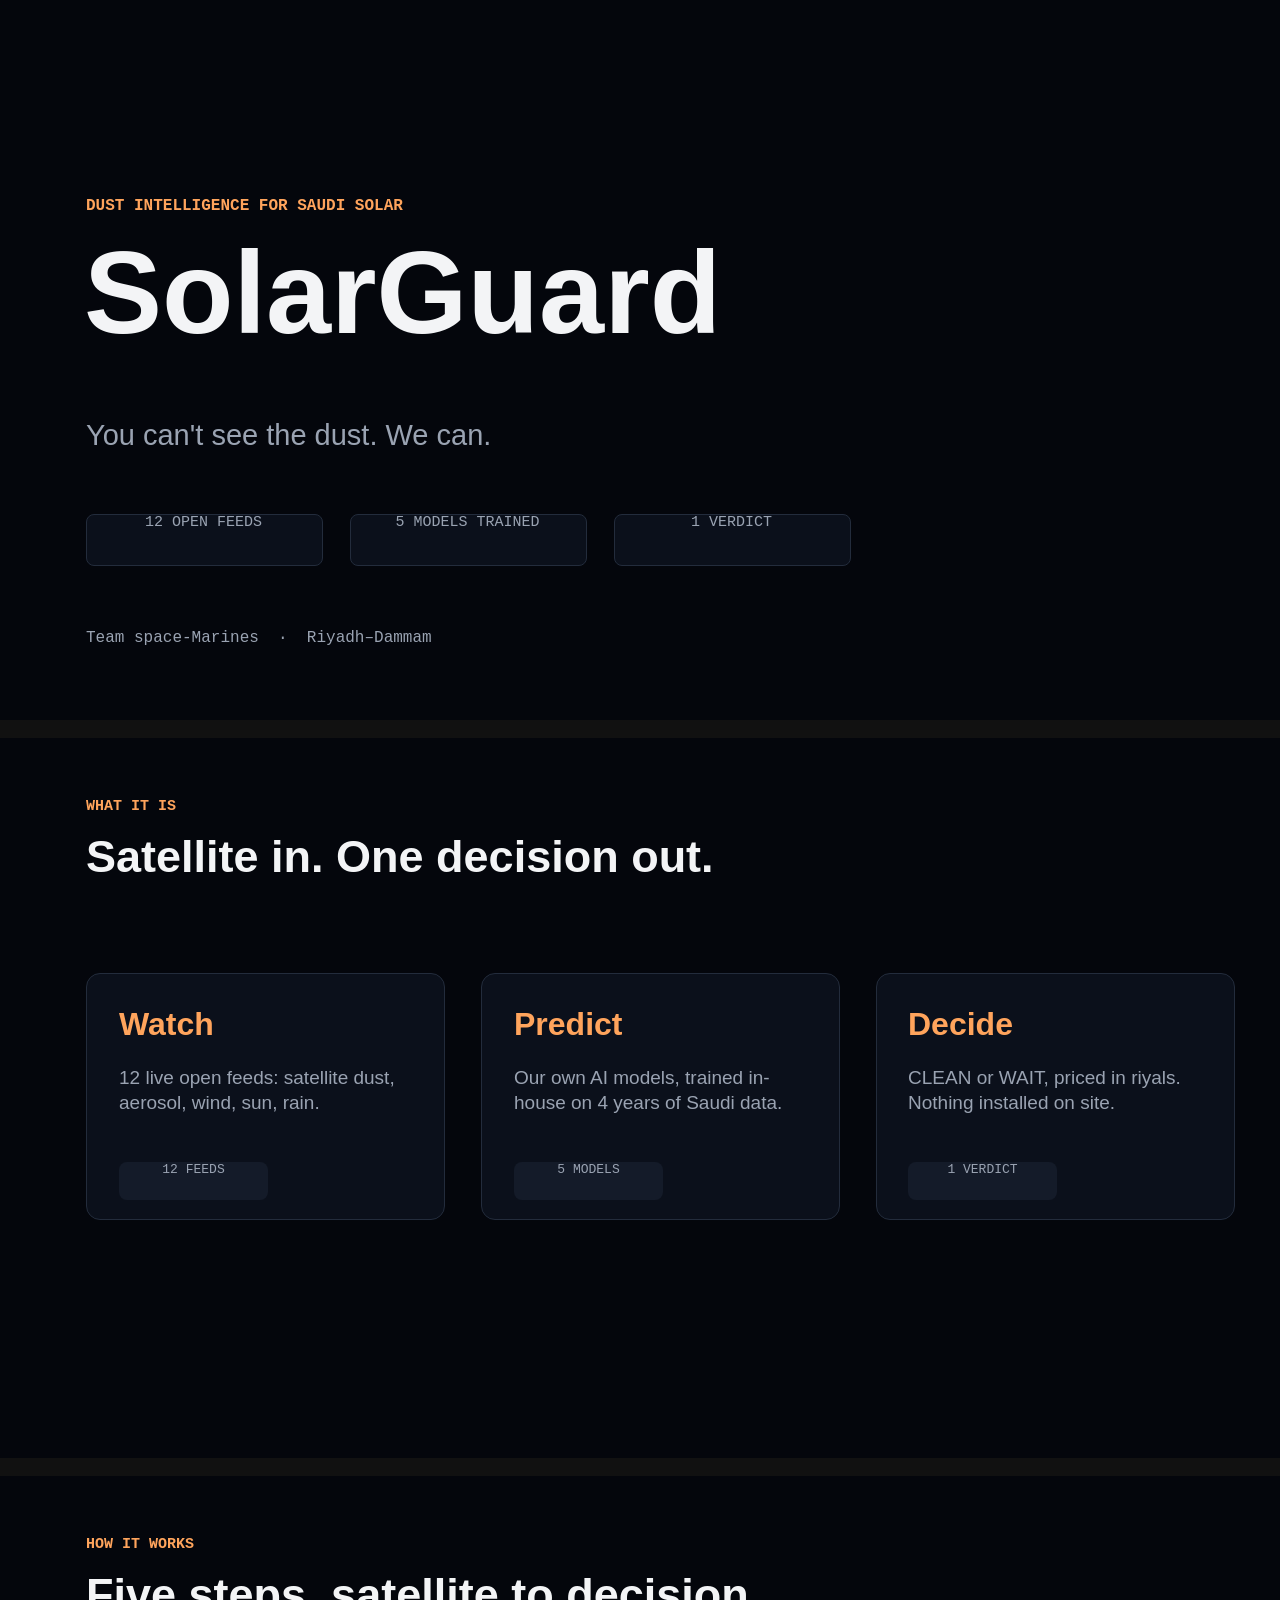
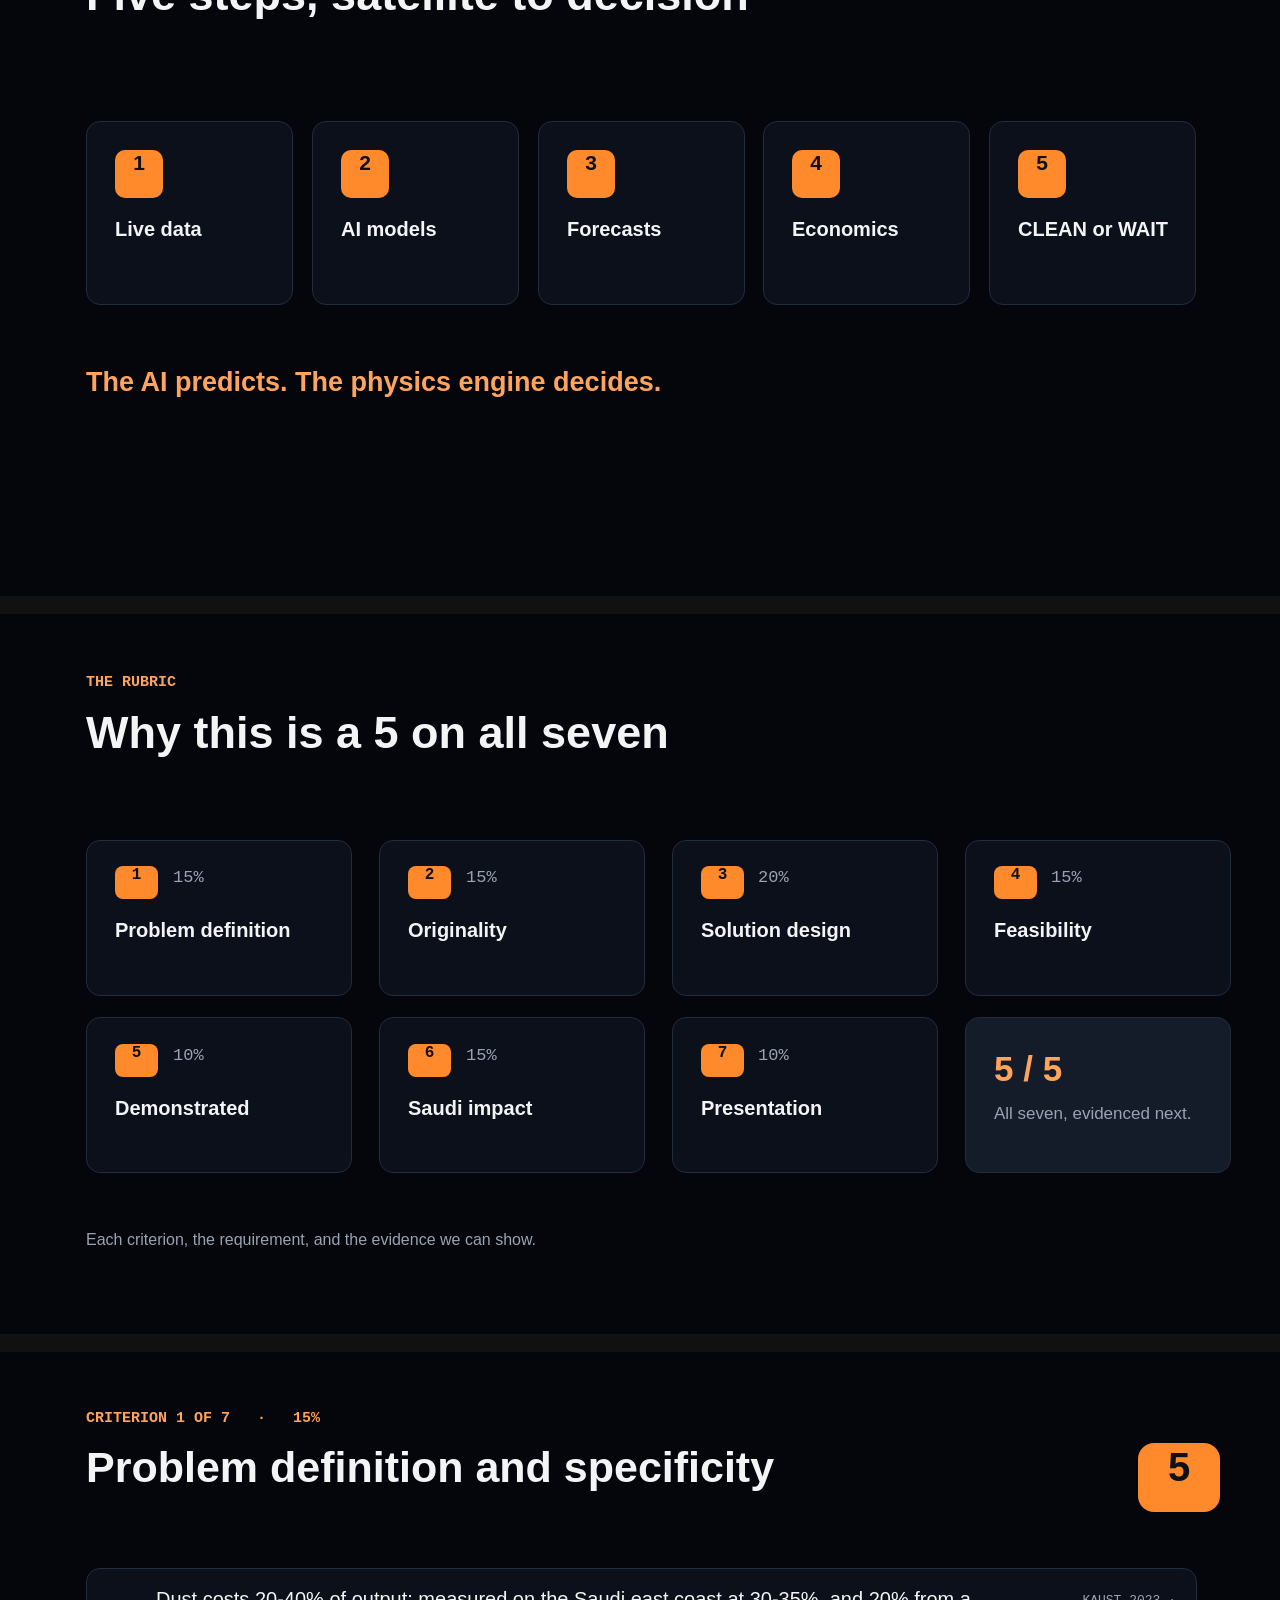
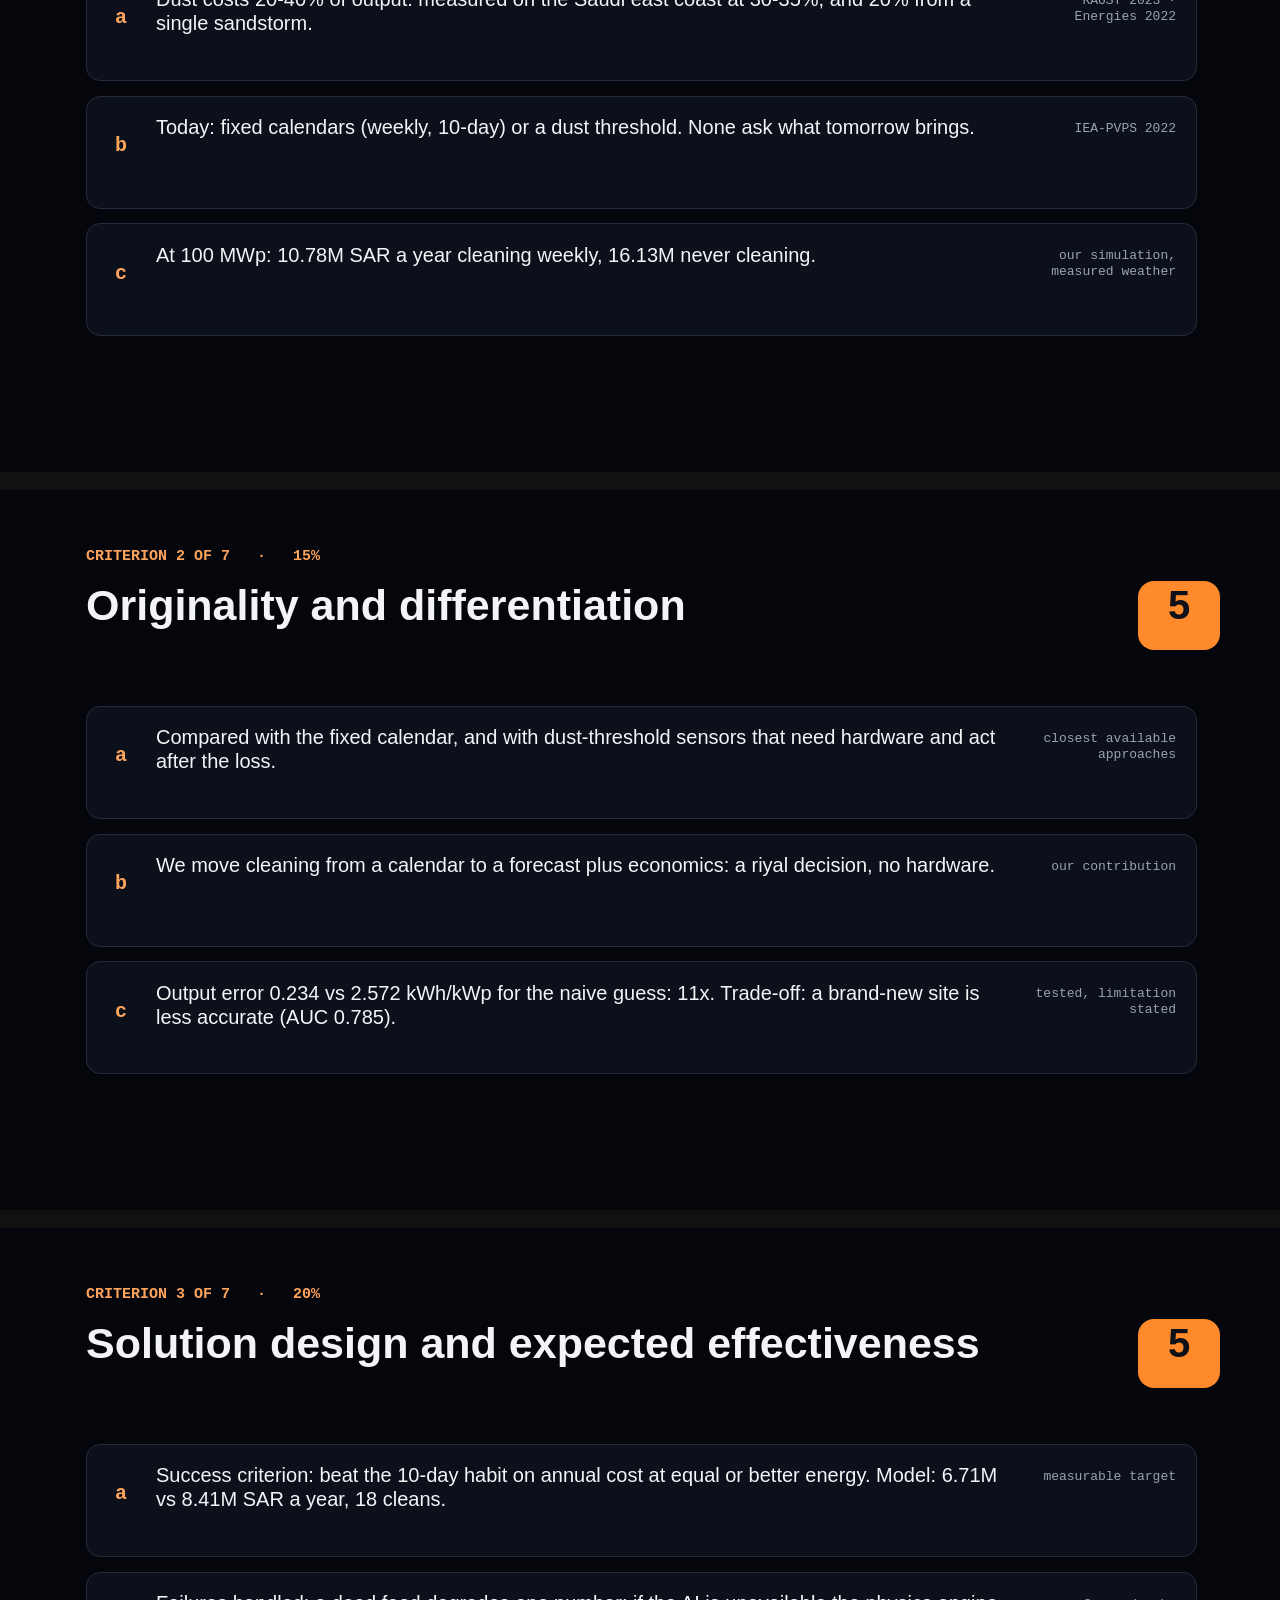
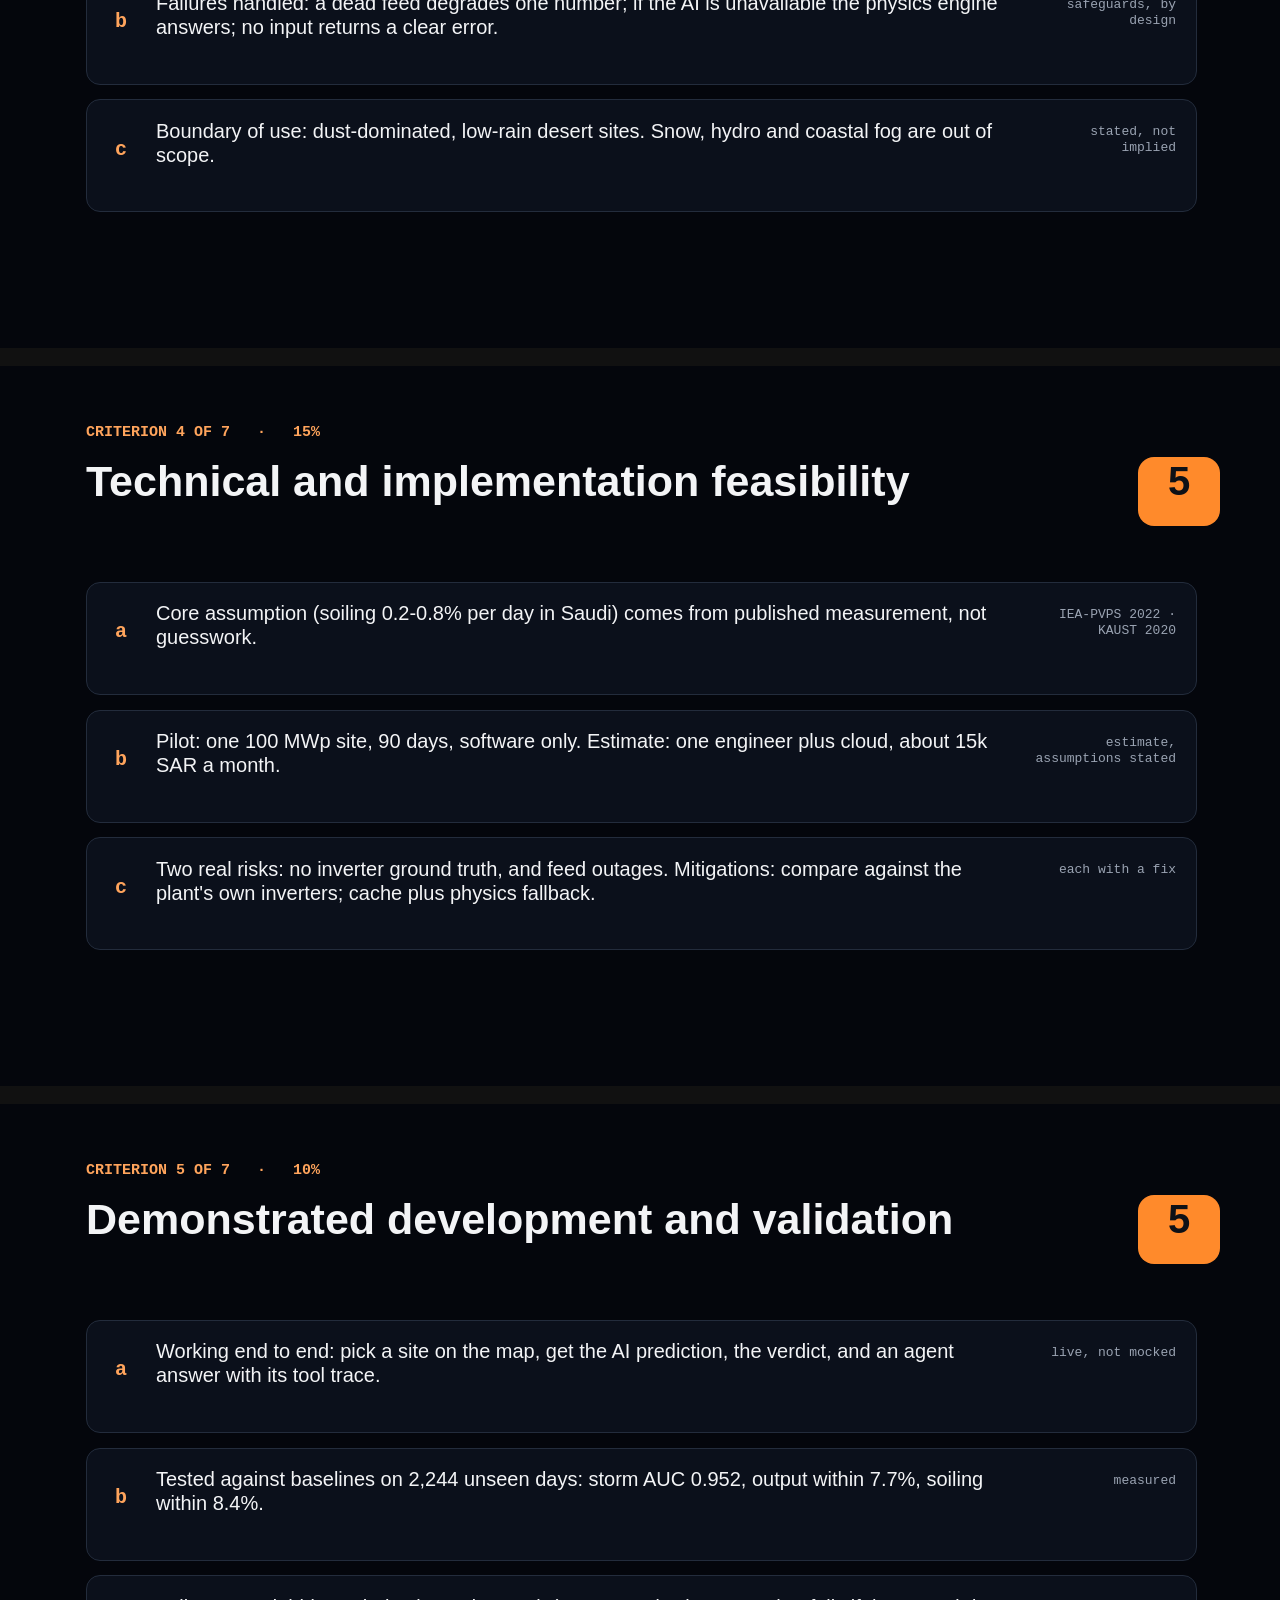
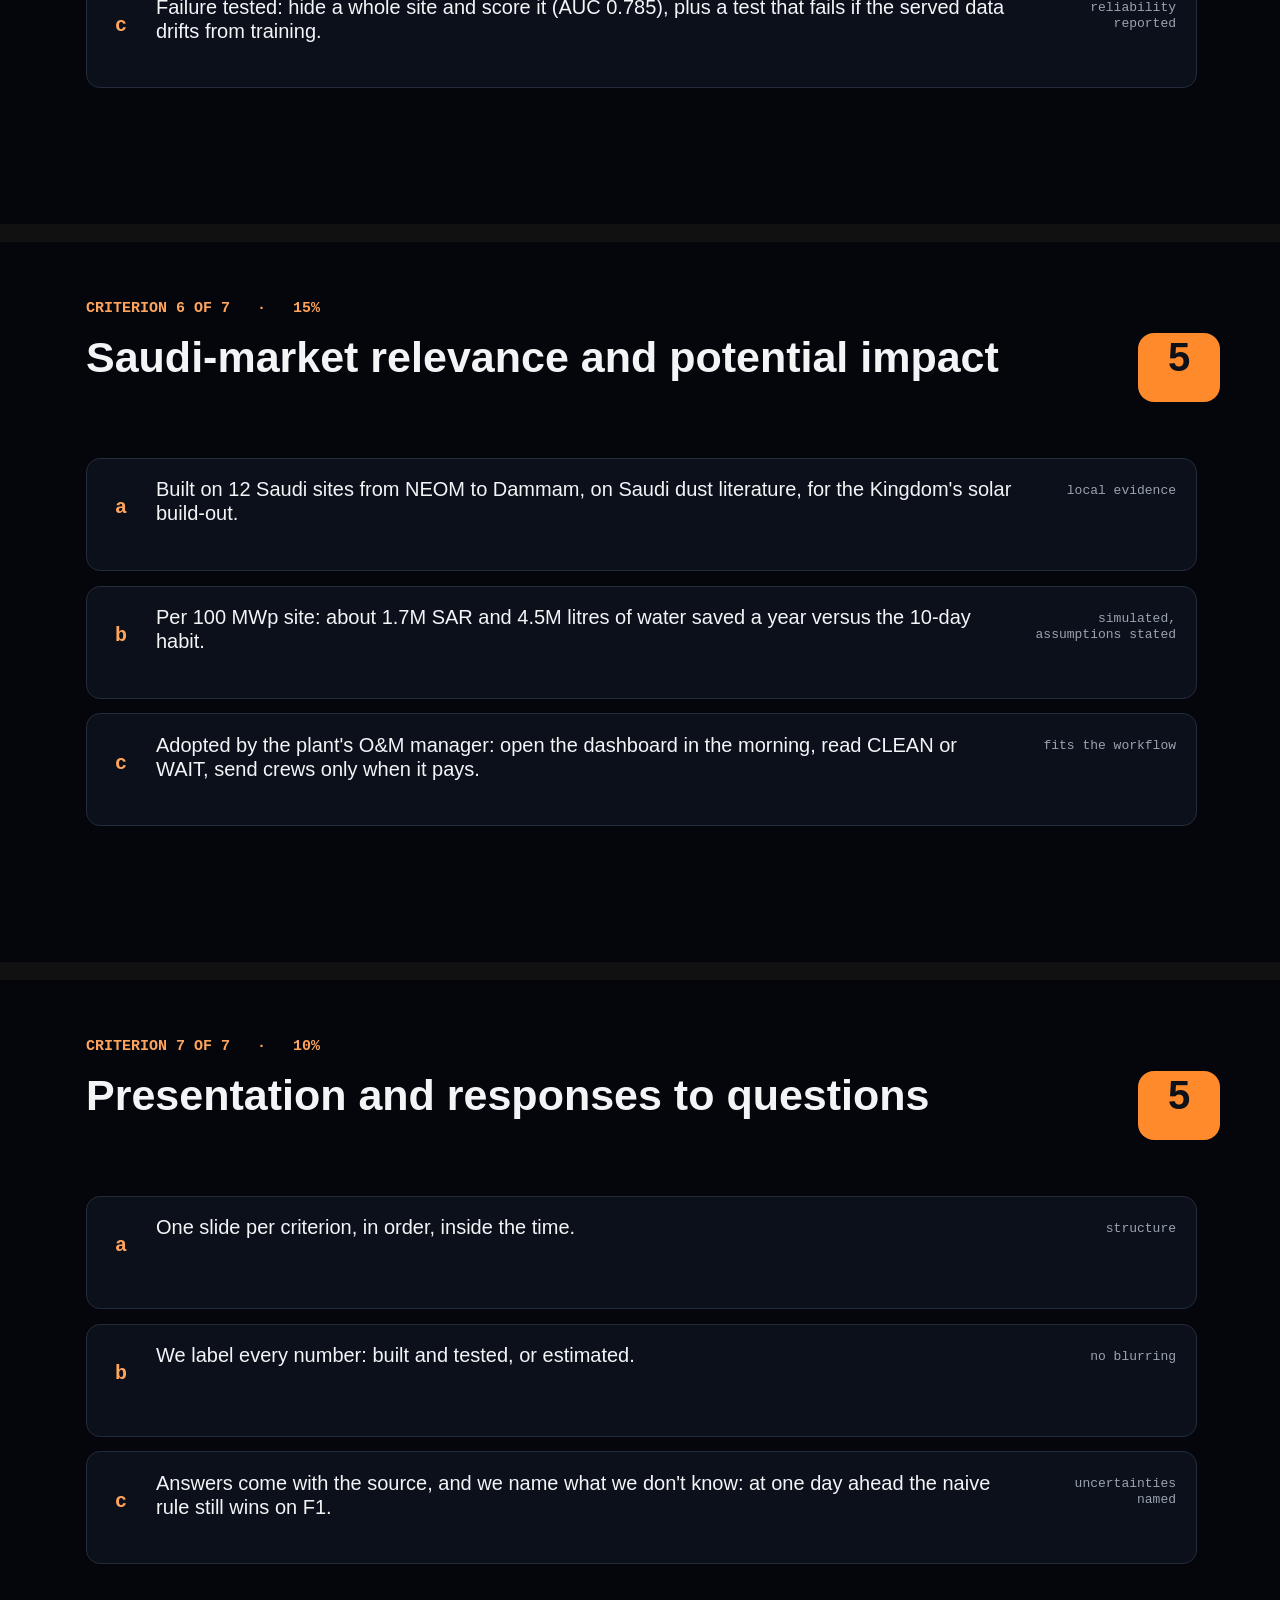
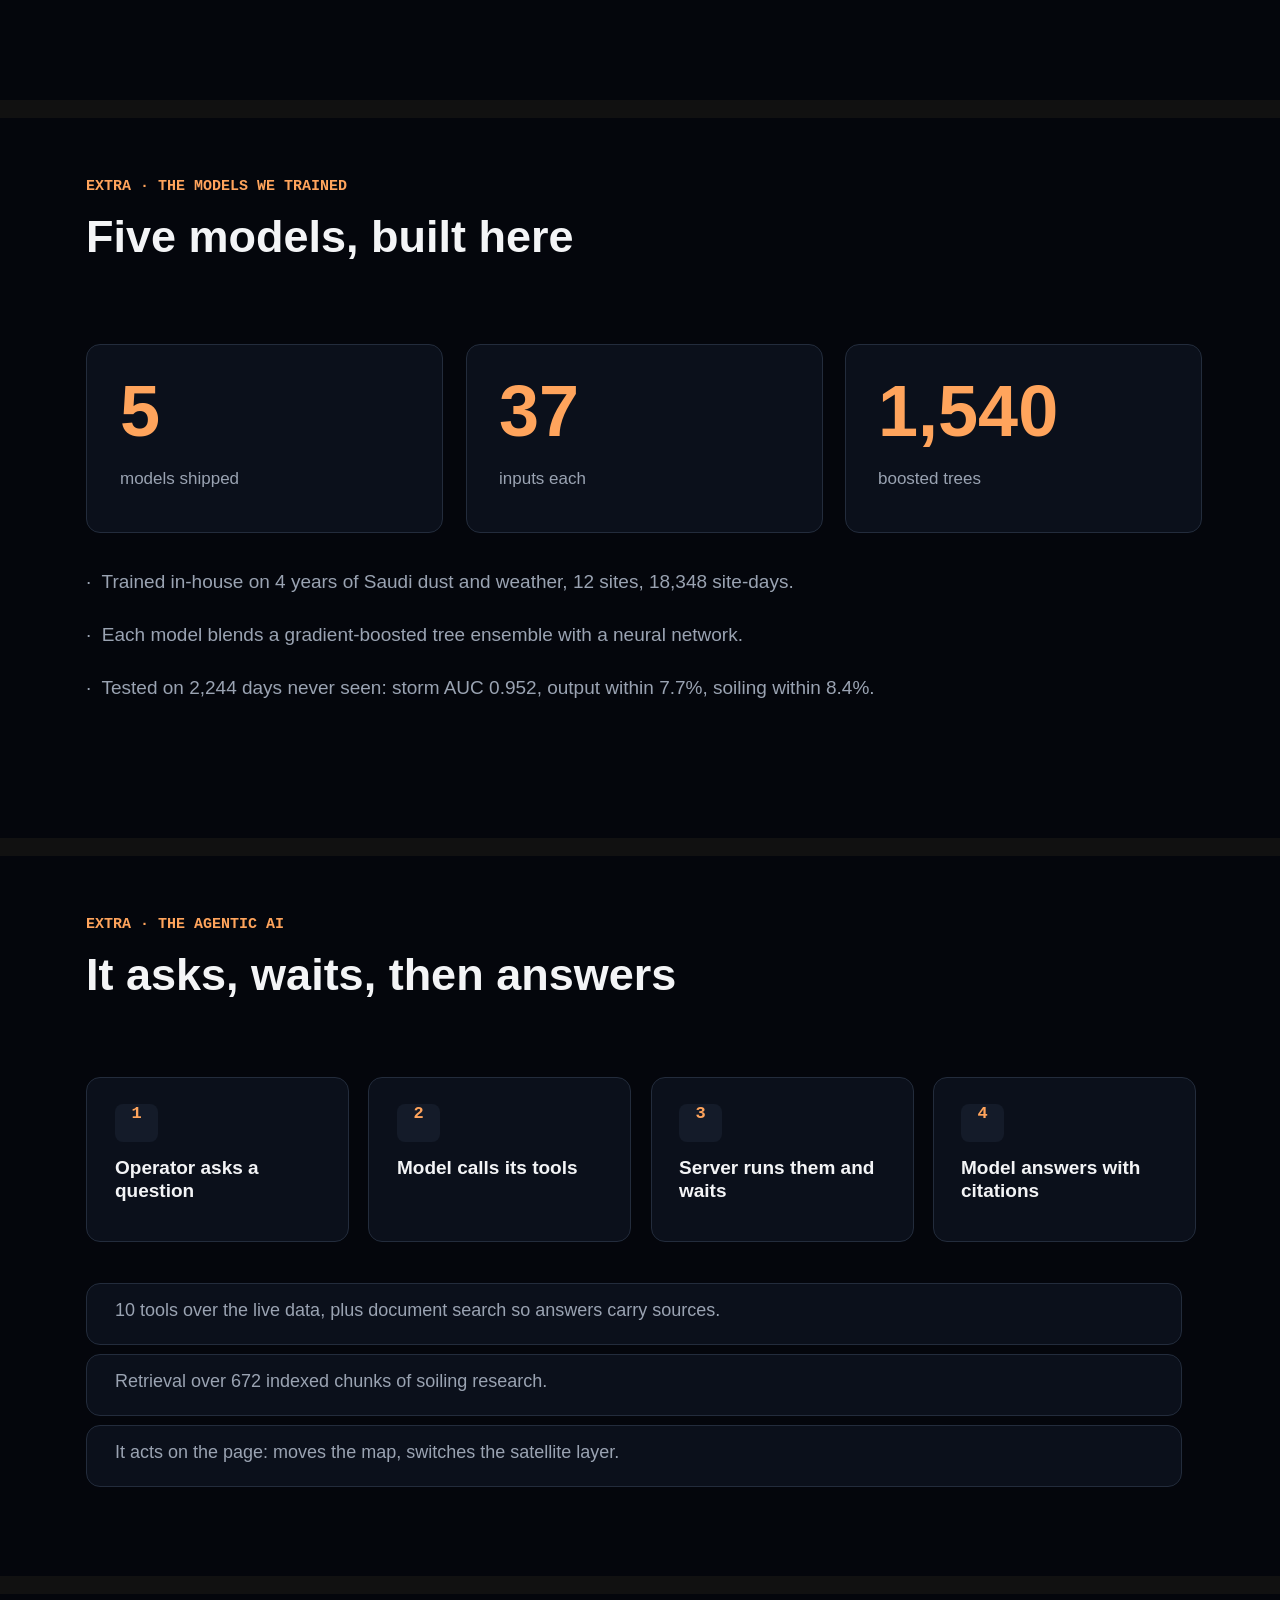
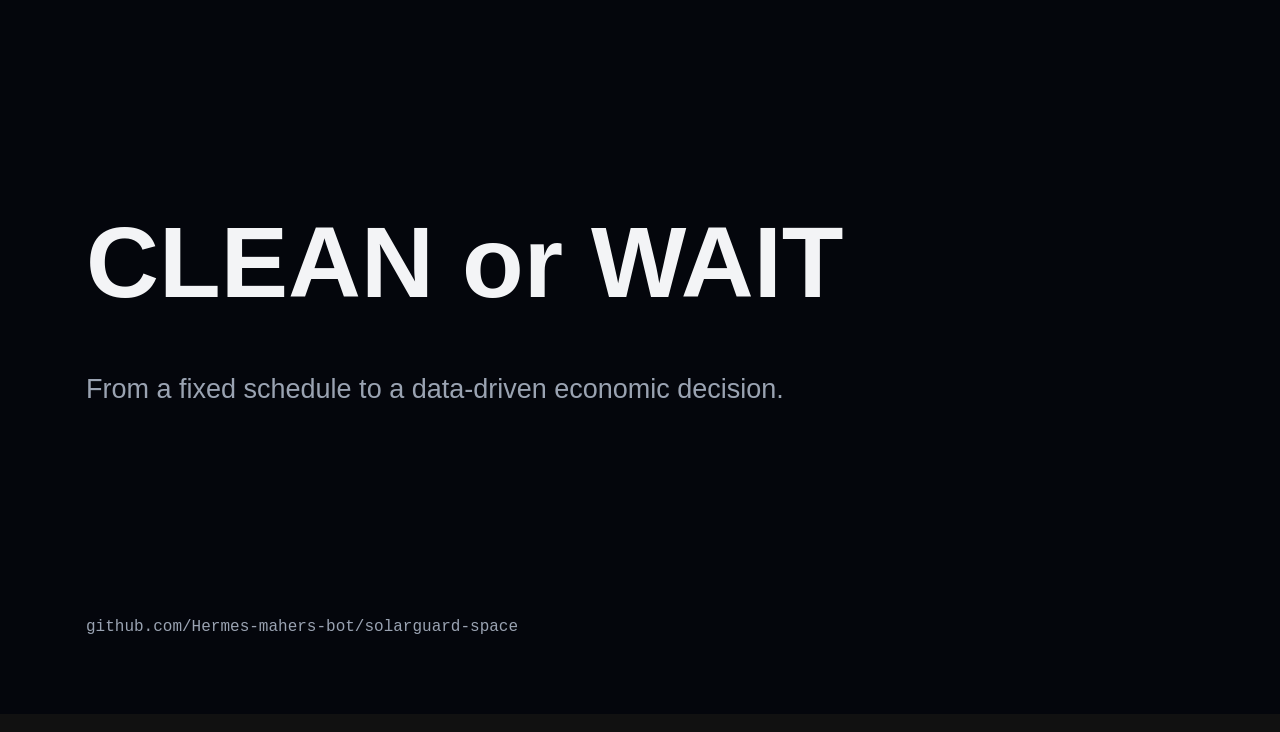
==== deck/preview.html @ f0d426e2 "deck: rubric deck (pptx + html preview) with a generator and a read-back check Fourteen slides in th" ====
<html><head><meta charset="utf-8"><style>
body{margin:0;background:#111;font-family:Arial,sans-serif}
.slide{position:relative;width:1280px;height:720px;background:#04060c;margin:0 0 18px 0;overflow:hidden}
</style></head><body>
<div class="slide" id="s0"><div style="position:absolute;left:86px;top:197px;width:960px;height:38px;color:#ffa45c;font:700 16px/1.2 Courier New, monospace;text-align:left;line-height:1.2;white-space:pre-wrap">DUST INTELLIGENCE FOR SAUDI SOLAR</div><div style="position:absolute;left:84px;top:240px;width:1152px;height:163px;color:#f3f4f6;font:700 117px/1.2 Arial, Helvetica, sans-serif;text-align:left;line-height:0.9;white-space:pre-wrap">SolarGuard</div><div style="position:absolute;left:86px;top:418px;width:960px;height:48px;color:#9aa3b2;font:29px/1.2 Calibri, Carlito, Arial, sans-serif;text-align:left;line-height:1.2;white-space:pre-wrap">You can&#x27;t see the dust. We can.</div><div style="position:absolute;left:86px;top:514px;width:235px;height:50px;background:#0b101b;border:1px solid #232c3c;border-radius:8px"></div><div style="position:absolute;left:86px;top:514px;width:235px;height:50px;color:#9aa3b2;font:15px/1.2 Courier New, monospace;text-align:center;line-height:1.2;white-space:pre-wrap">12 OPEN FEEDS</div><div style="position:absolute;left:350px;top:514px;width:235px;height:50px;background:#0b101b;border:1px solid #232c3c;border-radius:8px"></div><div style="position:absolute;left:350px;top:514px;width:235px;height:50px;color:#9aa3b2;font:15px/1.2 Courier New, monospace;text-align:center;line-height:1.2;white-space:pre-wrap">5 MODELS TRAINED</div><div style="position:absolute;left:614px;top:514px;width:235px;height:50px;background:#0b101b;border:1px solid #232c3c;border-radius:8px"></div><div style="position:absolute;left:614px;top:514px;width:235px;height:50px;color:#9aa3b2;font:15px/1.2 Courier New, monospace;text-align:center;line-height:1.2;white-space:pre-wrap">1 VERDICT</div><div style="position:absolute;left:86px;top:629px;width:960px;height:34px;color:#9aa3b2;font:16px/1.2 Courier New, monospace;text-align:left;line-height:1.2;white-space:pre-wrap">Team space-Marines  ·  Riyadh–Dammam</div></div>
<div class="slide" id="s1"><div style="position:absolute;left:86px;top:60px;width:768px;height:29px;color:#ffa45c;font:700 15px/1.2 Courier New, monospace;text-align:left;line-height:1.2;white-space:pre-wrap">WHAT IT IS</div><div style="position:absolute;left:86px;top:96px;width:1104px;height:86px;color:#f3f4f6;font:700 45px/1.2 Arial, Helvetica, sans-serif;text-align:left;line-height:1.02;white-space:pre-wrap">Satellite in. One decision out.</div><div style="position:absolute;left:86px;top:235px;width:357px;height:245px;background:#0b101b;border:1px solid #232c3c;border-radius:14px"></div><div style="position:absolute;left:119px;top:267px;width:292px;height:38px;color:#ffa45c;font:700 32px/1.2 Arial, Helvetica, sans-serif;text-align:left;line-height:1.2;white-space:pre-wrap">Watch</div><div style="position:absolute;left:119px;top:328px;width:292px;height:86px;color:#9aa3b2;font:19px/1.2 Calibri, Carlito, Arial, sans-serif;text-align:left;line-height:1.3;white-space:pre-wrap">12 live open feeds: satellite dust, aerosol, wind, sun, rain.</div><div style="position:absolute;left:119px;top:424px;width:149px;height:38px;background:#141b29;border-radius:8px"></div><div style="position:absolute;left:119px;top:424px;width:149px;height:38px;color:#9aa3b2;font:13px/1.2 Courier New, monospace;text-align:center;line-height:1.2;white-space:pre-wrap">12 FEEDS</div><div style="position:absolute;left:481px;top:235px;width:357px;height:245px;background:#0b101b;border:1px solid #232c3c;border-radius:14px"></div><div style="position:absolute;left:514px;top:267px;width:292px;height:38px;color:#ffa45c;font:700 32px/1.2 Arial, Helvetica, sans-serif;text-align:left;line-height:1.2;white-space:pre-wrap">Predict</div><div style="position:absolute;left:514px;top:328px;width:292px;height:86px;color:#9aa3b2;font:19px/1.2 Calibri, Carlito, Arial, sans-serif;text-align:left;line-height:1.3;white-space:pre-wrap">Our own AI models, trained in-house on 4 years of Saudi data.</div><div style="position:absolute;left:514px;top:424px;width:149px;height:38px;background:#141b29;border-radius:8px"></div><div style="position:absolute;left:514px;top:424px;width:149px;height:38px;color:#9aa3b2;font:13px/1.2 Courier New, monospace;text-align:center;line-height:1.2;white-space:pre-wrap">5 MODELS</div><div style="position:absolute;left:876px;top:235px;width:357px;height:245px;background:#0b101b;border:1px solid #232c3c;border-radius:14px"></div><div style="position:absolute;left:908px;top:267px;width:292px;height:38px;color:#ffa45c;font:700 32px/1.2 Arial, Helvetica, sans-serif;text-align:left;line-height:1.2;white-space:pre-wrap">Decide</div><div style="position:absolute;left:908px;top:328px;width:292px;height:86px;color:#9aa3b2;font:19px/1.2 Calibri, Carlito, Arial, sans-serif;text-align:left;line-height:1.3;white-space:pre-wrap">CLEAN or WAIT, priced in riyals. Nothing installed on site.</div><div style="position:absolute;left:908px;top:424px;width:149px;height:38px;background:#141b29;border-radius:8px"></div><div style="position:absolute;left:908px;top:424px;width:149px;height:38px;color:#9aa3b2;font:13px/1.2 Courier New, monospace;text-align:center;line-height:1.2;white-space:pre-wrap">1 VERDICT</div></div>
<div class="slide" id="s2"><div style="position:absolute;left:86px;top:60px;width:768px;height:29px;color:#ffa45c;font:700 15px/1.2 Courier New, monospace;text-align:left;line-height:1.2;white-space:pre-wrap">HOW IT WORKS</div><div style="position:absolute;left:86px;top:96px;width:1104px;height:86px;color:#f3f4f6;font:700 45px/1.2 Arial, Helvetica, sans-serif;text-align:left;line-height:1.02;white-space:pre-wrap">Five steps, satellite to decision</div><div style="position:absolute;left:86px;top:245px;width:205px;height:182px;background:#0b101b;border:1px solid #232c3c;border-radius:14px"></div><div style="position:absolute;left:115px;top:274px;width:48px;height:48px;background:#ff8a2b;border-radius:10px"></div><div style="position:absolute;left:115px;top:274px;width:48px;height:48px;color:#0e1117;font:700 21px/1.2 Arial, Helvetica, sans-serif;text-align:center;line-height:1.2;white-space:pre-wrap">1</div><div style="position:absolute;left:115px;top:341px;width:202px;height:77px;color:#f3f4f6;font:700 20px/1.2 Arial, Helvetica, sans-serif;text-align:left;line-height:1.2;white-space:pre-wrap">Live data</div><div style="position:absolute;left:312px;top:245px;width:205px;height:182px;background:#0b101b;border:1px solid #232c3c;border-radius:14px"></div><div style="position:absolute;left:341px;top:274px;width:48px;height:48px;background:#ff8a2b;border-radius:10px"></div><div style="position:absolute;left:341px;top:274px;width:48px;height:48px;color:#0e1117;font:700 21px/1.2 Arial, Helvetica, sans-serif;text-align:center;line-height:1.2;white-space:pre-wrap">2</div><div style="position:absolute;left:341px;top:341px;width:202px;height:77px;color:#f3f4f6;font:700 20px/1.2 Arial, Helvetica, sans-serif;text-align:left;line-height:1.2;white-space:pre-wrap">AI models</div><div style="position:absolute;left:538px;top:245px;width:205px;height:182px;background:#0b101b;border:1px solid #232c3c;border-radius:14px"></div><div style="position:absolute;left:567px;top:274px;width:48px;height:48px;background:#ff8a2b;border-radius:10px"></div><div style="position:absolute;left:567px;top:274px;width:48px;height:48px;color:#0e1117;font:700 21px/1.2 Arial, Helvetica, sans-serif;text-align:center;line-height:1.2;white-space:pre-wrap">3</div><div style="position:absolute;left:567px;top:341px;width:202px;height:77px;color:#f3f4f6;font:700 20px/1.2 Arial, Helvetica, sans-serif;text-align:left;line-height:1.2;white-space:pre-wrap">Forecasts</div><div style="position:absolute;left:763px;top:245px;width:205px;height:182px;background:#0b101b;border:1px solid #232c3c;border-radius:14px"></div><div style="position:absolute;left:792px;top:274px;width:48px;height:48px;background:#ff8a2b;border-radius:10px"></div><div style="position:absolute;left:792px;top:274px;width:48px;height:48px;color:#0e1117;font:700 21px/1.2 Arial, Helvetica, sans-serif;text-align:center;line-height:1.2;white-space:pre-wrap">4</div><div style="position:absolute;left:792px;top:341px;width:202px;height:77px;color:#f3f4f6;font:700 20px/1.2 Arial, Helvetica, sans-serif;text-align:left;line-height:1.2;white-space:pre-wrap">Economics</div><div style="position:absolute;left:989px;top:245px;width:205px;height:182px;background:#0b101b;border:1px solid #232c3c;border-radius:14px"></div><div style="position:absolute;left:1018px;top:274px;width:48px;height:48px;background:#ff8a2b;border-radius:10px"></div><div style="position:absolute;left:1018px;top:274px;width:48px;height:48px;color:#0e1117;font:700 21px/1.2 Arial, Helvetica, sans-serif;text-align:center;line-height:1.2;white-space:pre-wrap">5</div><div style="position:absolute;left:1018px;top:341px;width:202px;height:77px;color:#f3f4f6;font:700 20px/1.2 Arial, Helvetica, sans-serif;text-align:left;line-height:1.2;white-space:pre-wrap">CLEAN or WAIT</div><div style="position:absolute;left:86px;top:490px;width:1056px;height:48px;color:#ffa45c;font:700 27px/1.2 Arial, Helvetica, sans-serif;text-align:left;line-height:1.2;white-space:pre-wrap">The AI predicts. The physics engine decides.</div></div>
<div class="slide" id="s3"><div style="position:absolute;left:86px;top:60px;width:768px;height:29px;color:#ffa45c;font:700 15px/1.2 Courier New, monospace;text-align:left;line-height:1.2;white-space:pre-wrap">THE RUBRIC</div><div style="position:absolute;left:86px;top:96px;width:1104px;height:86px;color:#f3f4f6;font:700 45px/1.2 Arial, Helvetica, sans-serif;text-align:left;line-height:1.02;white-space:pre-wrap">Why this is a 5 on all seven</div><div style="position:absolute;left:86px;top:226px;width:264px;height:154px;background:#0b101b;border:1px solid #232c3c;border-radius:14px"></div><div style="position:absolute;left:115px;top:252px;width:43px;height:33px;background:#ff8a2b;border-radius:8px"></div><div style="position:absolute;left:115px;top:252px;width:43px;height:33px;color:#0e1117;font:700 16px/1.2 Courier New, monospace;text-align:center;line-height:1.2;white-space:pre-wrap">1</div><div style="position:absolute;left:173px;top:254px;width:163px;height:31px;color:#9aa3b2;font:17px/1.2 Courier New, monospace;text-align:left;line-height:1.2;white-space:pre-wrap">15%</div><div style="position:absolute;left:115px;top:304px;width:211px;height:58px;color:#f3f4f6;font:700 20px/1.2 Arial, Helvetica, sans-serif;text-align:left;line-height:1.2;white-space:pre-wrap">Problem definition</div><div style="position:absolute;left:379px;top:226px;width:264px;height:154px;background:#0b101b;border:1px solid #232c3c;border-radius:14px"></div><div style="position:absolute;left:408px;top:252px;width:43px;height:33px;background:#ff8a2b;border-radius:8px"></div><div style="position:absolute;left:408px;top:252px;width:43px;height:33px;color:#0e1117;font:700 16px/1.2 Courier New, monospace;text-align:center;line-height:1.2;white-space:pre-wrap">2</div><div style="position:absolute;left:466px;top:254px;width:163px;height:31px;color:#9aa3b2;font:17px/1.2 Courier New, monospace;text-align:left;line-height:1.2;white-space:pre-wrap">15%</div><div style="position:absolute;left:408px;top:304px;width:211px;height:58px;color:#f3f4f6;font:700 20px/1.2 Arial, Helvetica, sans-serif;text-align:left;line-height:1.2;white-space:pre-wrap">Originality</div><div style="position:absolute;left:672px;top:226px;width:264px;height:154px;background:#0b101b;border:1px solid #232c3c;border-radius:14px"></div><div style="position:absolute;left:701px;top:252px;width:43px;height:33px;background:#ff8a2b;border-radius:8px"></div><div style="position:absolute;left:701px;top:252px;width:43px;height:33px;color:#0e1117;font:700 16px/1.2 Courier New, monospace;text-align:center;line-height:1.2;white-space:pre-wrap">3</div><div style="position:absolute;left:758px;top:254px;width:163px;height:31px;color:#9aa3b2;font:17px/1.2 Courier New, monospace;text-align:left;line-height:1.2;white-space:pre-wrap">20%</div><div style="position:absolute;left:701px;top:304px;width:211px;height:58px;color:#f3f4f6;font:700 20px/1.2 Arial, Helvetica, sans-serif;text-align:left;line-height:1.2;white-space:pre-wrap">Solution design</div><div style="position:absolute;left:965px;top:226px;width:264px;height:154px;background:#0b101b;border:1px solid #232c3c;border-radius:14px"></div><div style="position:absolute;left:994px;top:252px;width:43px;height:33px;background:#ff8a2b;border-radius:8px"></div><div style="position:absolute;left:994px;top:252px;width:43px;height:33px;color:#0e1117;font:700 16px/1.2 Courier New, monospace;text-align:center;line-height:1.2;white-space:pre-wrap">4</div><div style="position:absolute;left:1051px;top:254px;width:163px;height:31px;color:#9aa3b2;font:17px/1.2 Courier New, monospace;text-align:left;line-height:1.2;white-space:pre-wrap">15%</div><div style="position:absolute;left:994px;top:304px;width:211px;height:58px;color:#f3f4f6;font:700 20px/1.2 Arial, Helvetica, sans-serif;text-align:left;line-height:1.2;white-space:pre-wrap">Feasibility</div><div style="position:absolute;left:86px;top:403px;width:264px;height:154px;background:#0b101b;border:1px solid #232c3c;border-radius:14px"></div><div style="position:absolute;left:115px;top:430px;width:43px;height:33px;background:#ff8a2b;border-radius:8px"></div><div style="position:absolute;left:115px;top:430px;width:43px;height:33px;color:#0e1117;font:700 16px/1.2 Courier New, monospace;text-align:center;line-height:1.2;white-space:pre-wrap">5</div><div style="position:absolute;left:173px;top:432px;width:163px;height:31px;color:#9aa3b2;font:17px/1.2 Courier New, monospace;text-align:left;line-height:1.2;white-space:pre-wrap">10%</div><div style="position:absolute;left:115px;top:482px;width:211px;height:58px;color:#f3f4f6;font:700 20px/1.2 Arial, Helvetica, sans-serif;text-align:left;line-height:1.2;white-space:pre-wrap">Demonstrated</div><div style="position:absolute;left:379px;top:403px;width:264px;height:154px;background:#0b101b;border:1px solid #232c3c;border-radius:14px"></div><div style="position:absolute;left:408px;top:430px;width:43px;height:33px;background:#ff8a2b;border-radius:8px"></div><div style="position:absolute;left:408px;top:430px;width:43px;height:33px;color:#0e1117;font:700 16px/1.2 Courier New, monospace;text-align:center;line-height:1.2;white-space:pre-wrap">6</div><div style="position:absolute;left:466px;top:432px;width:163px;height:31px;color:#9aa3b2;font:17px/1.2 Courier New, monospace;text-align:left;line-height:1.2;white-space:pre-wrap">15%</div><div style="position:absolute;left:408px;top:482px;width:211px;height:58px;color:#f3f4f6;font:700 20px/1.2 Arial, Helvetica, sans-serif;text-align:left;line-height:1.2;white-space:pre-wrap">Saudi impact</div><div style="position:absolute;left:672px;top:403px;width:264px;height:154px;background:#0b101b;border:1px solid #232c3c;border-radius:14px"></div><div style="position:absolute;left:701px;top:430px;width:43px;height:33px;background:#ff8a2b;border-radius:8px"></div><div style="position:absolute;left:701px;top:430px;width:43px;height:33px;color:#0e1117;font:700 16px/1.2 Courier New, monospace;text-align:center;line-height:1.2;white-space:pre-wrap">7</div><div style="position:absolute;left:758px;top:432px;width:163px;height:31px;color:#9aa3b2;font:17px/1.2 Courier New, monospace;text-align:left;line-height:1.2;white-space:pre-wrap">10%</div><div style="position:absolute;left:701px;top:482px;width:211px;height:58px;color:#f3f4f6;font:700 20px/1.2 Arial, Helvetica, sans-serif;text-align:left;line-height:1.2;white-space:pre-wrap">Presentation</div><div style="position:absolute;left:965px;top:403px;width:264px;height:154px;background:#141b29;border:1px solid #232c3c;border-radius:14px"></div><div style="position:absolute;left:994px;top:434px;width:206px;height:48px;color:#ffa45c;font:700 35px/1.2 Arial, Helvetica, sans-serif;text-align:left;line-height:1.2;white-space:pre-wrap">5 / 5</div><div style="position:absolute;left:994px;top:490px;width:206px;height:58px;color:#9aa3b2;font:17px/1.2 Calibri, Carlito, Arial, sans-serif;text-align:left;line-height:1.2;white-space:pre-wrap">All seven, evidenced next.</div><div style="position:absolute;left:86px;top:616px;width:1056px;height:38px;color:#9aa3b2;font:16px/1.2 Calibri, Carlito, Arial, sans-serif;text-align:left;line-height:1.2;white-space:pre-wrap">Each criterion, the requirement, and the evidence we can show.</div></div>
<div class="slide" id="s4"><div style="position:absolute;left:86px;top:58px;width:806px;height:34px;color:#ffa45c;font:700 15px/1.2 Courier New, monospace;text-align:left;line-height:1.2;white-space:pre-wrap">CRITERION 1 OF 7   ·   15%</div><div style="position:absolute;left:86px;top:94px;width:1018px;height:86px;color:#f3f4f6;font:700 43px/1.2 Arial, Helvetica, sans-serif;text-align:left;line-height:1.02;white-space:pre-wrap">Problem definition and specificity</div><div style="position:absolute;left:1138px;top:91px;width:82px;height:69px;background:#ff8a2b;border-radius:16px"></div><div style="position:absolute;left:1138px;top:91px;width:82px;height:69px;color:#0e1117;font:700 40px/1.2 Arial, Helvetica, sans-serif;text-align:center;line-height:1.2;white-space:pre-wrap">5</div><div style="position:absolute;left:86px;top:216px;width:1109px;height:111px;background:#0b101b;border:1px solid #232c3c;border-radius:14px"></div><div style="position:absolute;left:115px;top:254px;width:29px;height:34px;color:#ffa45c;font:700 20px/1.2 Courier New, monospace;text-align:left;line-height:1.2;white-space:pre-wrap">a</div><div style="position:absolute;left:156px;top:235px;width:859px;height:77px;color:#f3f4f6;font:20px/1.2 Calibri, Carlito, Arial, sans-serif;text-align:left;line-height:1.22;white-space:pre-wrap">Dust costs 20-40% of output: measured on the Saudi east coast at 30-35%, and 20% from a single sandstorm.</div><div style="position:absolute;left:1032px;top:241px;width:144px;height:61px;color:#9aa3b2;font:13px/1.2 Courier New, monospace;text-align:right;line-height:1.2;white-space:pre-wrap">KAUST 2023 · Energies 2022</div><div style="position:absolute;left:86px;top:344px;width:1109px;height:111px;background:#0b101b;border:1px solid #232c3c;border-radius:14px"></div><div style="position:absolute;left:115px;top:382px;width:29px;height:34px;color:#ffa45c;font:700 20px/1.2 Courier New, monospace;text-align:left;line-height:1.2;white-space:pre-wrap">b</div><div style="position:absolute;left:156px;top:363px;width:859px;height:77px;color:#f3f4f6;font:20px/1.2 Calibri, Carlito, Arial, sans-serif;text-align:left;line-height:1.22;white-space:pre-wrap">Today: fixed calendars (weekly, 10-day) or a dust threshold. None ask what tomorrow brings.</div><div style="position:absolute;left:1032px;top:369px;width:144px;height:61px;color:#9aa3b2;font:13px/1.2 Courier New, monospace;text-align:right;line-height:1.2;white-space:pre-wrap">IEA-PVPS 2022</div><div style="position:absolute;left:86px;top:471px;width:1109px;height:111px;background:#0b101b;border:1px solid #232c3c;border-radius:14px"></div><div style="position:absolute;left:115px;top:510px;width:29px;height:34px;color:#ffa45c;font:700 20px/1.2 Courier New, monospace;text-align:left;line-height:1.2;white-space:pre-wrap">c</div><div style="position:absolute;left:156px;top:491px;width:859px;height:77px;color:#f3f4f6;font:20px/1.2 Calibri, Carlito, Arial, sans-serif;text-align:left;line-height:1.22;white-space:pre-wrap">At 100 MWp: 10.78M SAR a year cleaning weekly, 16.13M never cleaning.</div><div style="position:absolute;left:1032px;top:496px;width:144px;height:61px;color:#9aa3b2;font:13px/1.2 Courier New, monospace;text-align:right;line-height:1.2;white-space:pre-wrap">our simulation, measured weather</div></div>
<div class="slide" id="s5"><div style="position:absolute;left:86px;top:58px;width:806px;height:34px;color:#ffa45c;font:700 15px/1.2 Courier New, monospace;text-align:left;line-height:1.2;white-space:pre-wrap">CRITERION 2 OF 7   ·   15%</div><div style="position:absolute;left:86px;top:94px;width:1018px;height:86px;color:#f3f4f6;font:700 43px/1.2 Arial, Helvetica, sans-serif;text-align:left;line-height:1.02;white-space:pre-wrap">Originality and differentiation</div><div style="position:absolute;left:1138px;top:91px;width:82px;height:69px;background:#ff8a2b;border-radius:16px"></div><div style="position:absolute;left:1138px;top:91px;width:82px;height:69px;color:#0e1117;font:700 40px/1.2 Arial, Helvetica, sans-serif;text-align:center;line-height:1.2;white-space:pre-wrap">5</div><div style="position:absolute;left:86px;top:216px;width:1109px;height:111px;background:#0b101b;border:1px solid #232c3c;border-radius:14px"></div><div style="position:absolute;left:115px;top:254px;width:29px;height:34px;color:#ffa45c;font:700 20px/1.2 Courier New, monospace;text-align:left;line-height:1.2;white-space:pre-wrap">a</div><div style="position:absolute;left:156px;top:235px;width:859px;height:77px;color:#f3f4f6;font:20px/1.2 Calibri, Carlito, Arial, sans-serif;text-align:left;line-height:1.22;white-space:pre-wrap">Compared with the fixed calendar, and with dust-threshold sensors that need hardware and act after the loss.</div><div style="position:absolute;left:1032px;top:241px;width:144px;height:61px;color:#9aa3b2;font:13px/1.2 Courier New, monospace;text-align:right;line-height:1.2;white-space:pre-wrap">closest available approaches</div><div style="position:absolute;left:86px;top:344px;width:1109px;height:111px;background:#0b101b;border:1px solid #232c3c;border-radius:14px"></div><div style="position:absolute;left:115px;top:382px;width:29px;height:34px;color:#ffa45c;font:700 20px/1.2 Courier New, monospace;text-align:left;line-height:1.2;white-space:pre-wrap">b</div><div style="position:absolute;left:156px;top:363px;width:859px;height:77px;color:#f3f4f6;font:20px/1.2 Calibri, Carlito, Arial, sans-serif;text-align:left;line-height:1.22;white-space:pre-wrap">We move cleaning from a calendar to a forecast plus economics: a riyal decision, no hardware.</div><div style="position:absolute;left:1032px;top:369px;width:144px;height:61px;color:#9aa3b2;font:13px/1.2 Courier New, monospace;text-align:right;line-height:1.2;white-space:pre-wrap">our contribution</div><div style="position:absolute;left:86px;top:471px;width:1109px;height:111px;background:#0b101b;border:1px solid #232c3c;border-radius:14px"></div><div style="position:absolute;left:115px;top:510px;width:29px;height:34px;color:#ffa45c;font:700 20px/1.2 Courier New, monospace;text-align:left;line-height:1.2;white-space:pre-wrap">c</div><div style="position:absolute;left:156px;top:491px;width:859px;height:77px;color:#f3f4f6;font:20px/1.2 Calibri, Carlito, Arial, sans-serif;text-align:left;line-height:1.22;white-space:pre-wrap">Output error 0.234 vs 2.572 kWh/kWp for the naive guess: 11x. Trade-off: a brand-new site is less accurate (AUC 0.785).</div><div style="position:absolute;left:1032px;top:496px;width:144px;height:61px;color:#9aa3b2;font:13px/1.2 Courier New, monospace;text-align:right;line-height:1.2;white-space:pre-wrap">tested, limitation stated</div></div>
<div class="slide" id="s6"><div style="position:absolute;left:86px;top:58px;width:806px;height:34px;color:#ffa45c;font:700 15px/1.2 Courier New, monospace;text-align:left;line-height:1.2;white-space:pre-wrap">CRITERION 3 OF 7   ·   20%</div><div style="position:absolute;left:86px;top:94px;width:1018px;height:86px;color:#f3f4f6;font:700 43px/1.2 Arial, Helvetica, sans-serif;text-align:left;line-height:1.02;white-space:pre-wrap">Solution design and expected effectiveness</div><div style="position:absolute;left:1138px;top:91px;width:82px;height:69px;background:#ff8a2b;border-radius:16px"></div><div style="position:absolute;left:1138px;top:91px;width:82px;height:69px;color:#0e1117;font:700 40px/1.2 Arial, Helvetica, sans-serif;text-align:center;line-height:1.2;white-space:pre-wrap">5</div><div style="position:absolute;left:86px;top:216px;width:1109px;height:111px;background:#0b101b;border:1px solid #232c3c;border-radius:14px"></div><div style="position:absolute;left:115px;top:254px;width:29px;height:34px;color:#ffa45c;font:700 20px/1.2 Courier New, monospace;text-align:left;line-height:1.2;white-space:pre-wrap">a</div><div style="position:absolute;left:156px;top:235px;width:859px;height:77px;color:#f3f4f6;font:20px/1.2 Calibri, Carlito, Arial, sans-serif;text-align:left;line-height:1.22;white-space:pre-wrap">Success criterion: beat the 10-day habit on annual cost at equal or better energy. Model: 6.71M vs 8.41M SAR a year, 18 cleans.</div><div style="position:absolute;left:1032px;top:241px;width:144px;height:61px;color:#9aa3b2;font:13px/1.2 Courier New, monospace;text-align:right;line-height:1.2;white-space:pre-wrap">measurable target</div><div style="position:absolute;left:86px;top:344px;width:1109px;height:111px;background:#0b101b;border:1px solid #232c3c;border-radius:14px"></div><div style="position:absolute;left:115px;top:382px;width:29px;height:34px;color:#ffa45c;font:700 20px/1.2 Courier New, monospace;text-align:left;line-height:1.2;white-space:pre-wrap">b</div><div style="position:absolute;left:156px;top:363px;width:859px;height:77px;color:#f3f4f6;font:20px/1.2 Calibri, Carlito, Arial, sans-serif;text-align:left;line-height:1.22;white-space:pre-wrap">Failures handled: a dead feed degrades one number; if the AI is unavailable the physics engine answers; no input returns a clear error.</div><div style="position:absolute;left:1032px;top:369px;width:144px;height:61px;color:#9aa3b2;font:13px/1.2 Courier New, monospace;text-align:right;line-height:1.2;white-space:pre-wrap">safeguards, by design</div><div style="position:absolute;left:86px;top:471px;width:1109px;height:111px;background:#0b101b;border:1px solid #232c3c;border-radius:14px"></div><div style="position:absolute;left:115px;top:510px;width:29px;height:34px;color:#ffa45c;font:700 20px/1.2 Courier New, monospace;text-align:left;line-height:1.2;white-space:pre-wrap">c</div><div style="position:absolute;left:156px;top:491px;width:859px;height:77px;color:#f3f4f6;font:20px/1.2 Calibri, Carlito, Arial, sans-serif;text-align:left;line-height:1.22;white-space:pre-wrap">Boundary of use: dust-dominated, low-rain desert sites. Snow, hydro and coastal fog are out of scope.</div><div style="position:absolute;left:1032px;top:496px;width:144px;height:61px;color:#9aa3b2;font:13px/1.2 Courier New, monospace;text-align:right;line-height:1.2;white-space:pre-wrap">stated, not implied</div></div>
<div class="slide" id="s7"><div style="position:absolute;left:86px;top:58px;width:806px;height:34px;color:#ffa45c;font:700 15px/1.2 Courier New, monospace;text-align:left;line-height:1.2;white-space:pre-wrap">CRITERION 4 OF 7   ·   15%</div><div style="position:absolute;left:86px;top:94px;width:1018px;height:86px;color:#f3f4f6;font:700 43px/1.2 Arial, Helvetica, sans-serif;text-align:left;line-height:1.02;white-space:pre-wrap">Technical and implementation feasibility</div><div style="position:absolute;left:1138px;top:91px;width:82px;height:69px;background:#ff8a2b;border-radius:16px"></div><div style="position:absolute;left:1138px;top:91px;width:82px;height:69px;color:#0e1117;font:700 40px/1.2 Arial, Helvetica, sans-serif;text-align:center;line-height:1.2;white-space:pre-wrap">5</div><div style="position:absolute;left:86px;top:216px;width:1109px;height:111px;background:#0b101b;border:1px solid #232c3c;border-radius:14px"></div><div style="position:absolute;left:115px;top:254px;width:29px;height:34px;color:#ffa45c;font:700 20px/1.2 Courier New, monospace;text-align:left;line-height:1.2;white-space:pre-wrap">a</div><div style="position:absolute;left:156px;top:235px;width:859px;height:77px;color:#f3f4f6;font:20px/1.2 Calibri, Carlito, Arial, sans-serif;text-align:left;line-height:1.22;white-space:pre-wrap">Core assumption (soiling 0.2-0.8% per day in Saudi) comes from published measurement, not guesswork.</div><div style="position:absolute;left:1032px;top:241px;width:144px;height:61px;color:#9aa3b2;font:13px/1.2 Courier New, monospace;text-align:right;line-height:1.2;white-space:pre-wrap">IEA-PVPS 2022 · KAUST 2020</div><div style="position:absolute;left:86px;top:344px;width:1109px;height:111px;background:#0b101b;border:1px solid #232c3c;border-radius:14px"></div><div style="position:absolute;left:115px;top:382px;width:29px;height:34px;color:#ffa45c;font:700 20px/1.2 Courier New, monospace;text-align:left;line-height:1.2;white-space:pre-wrap">b</div><div style="position:absolute;left:156px;top:363px;width:859px;height:77px;color:#f3f4f6;font:20px/1.2 Calibri, Carlito, Arial, sans-serif;text-align:left;line-height:1.22;white-space:pre-wrap">Pilot: one 100 MWp site, 90 days, software only. Estimate: one engineer plus cloud, about 15k SAR a month.</div><div style="position:absolute;left:1032px;top:369px;width:144px;height:61px;color:#9aa3b2;font:13px/1.2 Courier New, monospace;text-align:right;line-height:1.2;white-space:pre-wrap">estimate, assumptions stated</div><div style="position:absolute;left:86px;top:471px;width:1109px;height:111px;background:#0b101b;border:1px solid #232c3c;border-radius:14px"></div><div style="position:absolute;left:115px;top:510px;width:29px;height:34px;color:#ffa45c;font:700 20px/1.2 Courier New, monospace;text-align:left;line-height:1.2;white-space:pre-wrap">c</div><div style="position:absolute;left:156px;top:491px;width:859px;height:77px;color:#f3f4f6;font:20px/1.2 Calibri, Carlito, Arial, sans-serif;text-align:left;line-height:1.22;white-space:pre-wrap">Two real risks: no inverter ground truth, and feed outages. Mitigations: compare against the plant&#x27;s own inverters; cache plus physics fallback.</div><div style="position:absolute;left:1032px;top:496px;width:144px;height:61px;color:#9aa3b2;font:13px/1.2 Courier New, monospace;text-align:right;line-height:1.2;white-space:pre-wrap">each with a fix</div></div>
<div class="slide" id="s8"><div style="position:absolute;left:86px;top:58px;width:806px;height:34px;color:#ffa45c;font:700 15px/1.2 Courier New, monospace;text-align:left;line-height:1.2;white-space:pre-wrap">CRITERION 5 OF 7   ·   10%</div><div style="position:absolute;left:86px;top:94px;width:1018px;height:86px;color:#f3f4f6;font:700 43px/1.2 Arial, Helvetica, sans-serif;text-align:left;line-height:1.02;white-space:pre-wrap">Demonstrated development and validation</div><div style="position:absolute;left:1138px;top:91px;width:82px;height:69px;background:#ff8a2b;border-radius:16px"></div><div style="position:absolute;left:1138px;top:91px;width:82px;height:69px;color:#0e1117;font:700 40px/1.2 Arial, Helvetica, sans-serif;text-align:center;line-height:1.2;white-space:pre-wrap">5</div><div style="position:absolute;left:86px;top:216px;width:1109px;height:111px;background:#0b101b;border:1px solid #232c3c;border-radius:14px"></div><div style="position:absolute;left:115px;top:254px;width:29px;height:34px;color:#ffa45c;font:700 20px/1.2 Courier New, monospace;text-align:left;line-height:1.2;white-space:pre-wrap">a</div><div style="position:absolute;left:156px;top:235px;width:859px;height:77px;color:#f3f4f6;font:20px/1.2 Calibri, Carlito, Arial, sans-serif;text-align:left;line-height:1.22;white-space:pre-wrap">Working end to end: pick a site on the map, get the AI prediction, the verdict, and an agent answer with its tool trace.</div><div style="position:absolute;left:1032px;top:241px;width:144px;height:61px;color:#9aa3b2;font:13px/1.2 Courier New, monospace;text-align:right;line-height:1.2;white-space:pre-wrap">live, not mocked</div><div style="position:absolute;left:86px;top:344px;width:1109px;height:111px;background:#0b101b;border:1px solid #232c3c;border-radius:14px"></div><div style="position:absolute;left:115px;top:382px;width:29px;height:34px;color:#ffa45c;font:700 20px/1.2 Courier New, monospace;text-align:left;line-height:1.2;white-space:pre-wrap">b</div><div style="position:absolute;left:156px;top:363px;width:859px;height:77px;color:#f3f4f6;font:20px/1.2 Calibri, Carlito, Arial, sans-serif;text-align:left;line-height:1.22;white-space:pre-wrap">Tested against baselines on 2,244 unseen days: storm AUC 0.952, output within 7.7%, soiling within 8.4%.</div><div style="position:absolute;left:1032px;top:369px;width:144px;height:61px;color:#9aa3b2;font:13px/1.2 Courier New, monospace;text-align:right;line-height:1.2;white-space:pre-wrap">measured</div><div style="position:absolute;left:86px;top:471px;width:1109px;height:111px;background:#0b101b;border:1px solid #232c3c;border-radius:14px"></div><div style="position:absolute;left:115px;top:510px;width:29px;height:34px;color:#ffa45c;font:700 20px/1.2 Courier New, monospace;text-align:left;line-height:1.2;white-space:pre-wrap">c</div><div style="position:absolute;left:156px;top:491px;width:859px;height:77px;color:#f3f4f6;font:20px/1.2 Calibri, Carlito, Arial, sans-serif;text-align:left;line-height:1.22;white-space:pre-wrap">Failure tested: hide a whole site and score it (AUC 0.785), plus a test that fails if the served data drifts from training.</div><div style="position:absolute;left:1032px;top:496px;width:144px;height:61px;color:#9aa3b2;font:13px/1.2 Courier New, monospace;text-align:right;line-height:1.2;white-space:pre-wrap">reliability reported</div></div>
<div class="slide" id="s9"><div style="position:absolute;left:86px;top:58px;width:806px;height:34px;color:#ffa45c;font:700 15px/1.2 Courier New, monospace;text-align:left;line-height:1.2;white-space:pre-wrap">CRITERION 6 OF 7   ·   15%</div><div style="position:absolute;left:86px;top:94px;width:1018px;height:86px;color:#f3f4f6;font:700 43px/1.2 Arial, Helvetica, sans-serif;text-align:left;line-height:1.02;white-space:pre-wrap">Saudi-market relevance and potential impact</div><div style="position:absolute;left:1138px;top:91px;width:82px;height:69px;background:#ff8a2b;border-radius:16px"></div><div style="position:absolute;left:1138px;top:91px;width:82px;height:69px;color:#0e1117;font:700 40px/1.2 Arial, Helvetica, sans-serif;text-align:center;line-height:1.2;white-space:pre-wrap">5</div><div style="position:absolute;left:86px;top:216px;width:1109px;height:111px;background:#0b101b;border:1px solid #232c3c;border-radius:14px"></div><div style="position:absolute;left:115px;top:254px;width:29px;height:34px;color:#ffa45c;font:700 20px/1.2 Courier New, monospace;text-align:left;line-height:1.2;white-space:pre-wrap">a</div><div style="position:absolute;left:156px;top:235px;width:859px;height:77px;color:#f3f4f6;font:20px/1.2 Calibri, Carlito, Arial, sans-serif;text-align:left;line-height:1.22;white-space:pre-wrap">Built on 12 Saudi sites from NEOM to Dammam, on Saudi dust literature, for the Kingdom&#x27;s solar build-out.</div><div style="position:absolute;left:1032px;top:241px;width:144px;height:61px;color:#9aa3b2;font:13px/1.2 Courier New, monospace;text-align:right;line-height:1.2;white-space:pre-wrap">local evidence</div><div style="position:absolute;left:86px;top:344px;width:1109px;height:111px;background:#0b101b;border:1px solid #232c3c;border-radius:14px"></div><div style="position:absolute;left:115px;top:382px;width:29px;height:34px;color:#ffa45c;font:700 20px/1.2 Courier New, monospace;text-align:left;line-height:1.2;white-space:pre-wrap">b</div><div style="position:absolute;left:156px;top:363px;width:859px;height:77px;color:#f3f4f6;font:20px/1.2 Calibri, Carlito, Arial, sans-serif;text-align:left;line-height:1.22;white-space:pre-wrap">Per 100 MWp site: about 1.7M SAR and 4.5M litres of water saved a year versus the 10-day habit.</div><div style="position:absolute;left:1032px;top:369px;width:144px;height:61px;color:#9aa3b2;font:13px/1.2 Courier New, monospace;text-align:right;line-height:1.2;white-space:pre-wrap">simulated, assumptions stated</div><div style="position:absolute;left:86px;top:471px;width:1109px;height:111px;background:#0b101b;border:1px solid #232c3c;border-radius:14px"></div><div style="position:absolute;left:115px;top:510px;width:29px;height:34px;color:#ffa45c;font:700 20px/1.2 Courier New, monospace;text-align:left;line-height:1.2;white-space:pre-wrap">c</div><div style="position:absolute;left:156px;top:491px;width:859px;height:77px;color:#f3f4f6;font:20px/1.2 Calibri, Carlito, Arial, sans-serif;text-align:left;line-height:1.22;white-space:pre-wrap">Adopted by the plant&#x27;s O&amp;M manager: open the dashboard in the morning, read CLEAN or WAIT, send crews only when it pays.</div><div style="position:absolute;left:1032px;top:496px;width:144px;height:61px;color:#9aa3b2;font:13px/1.2 Courier New, monospace;text-align:right;line-height:1.2;white-space:pre-wrap">fits the workflow</div></div>
<div class="slide" id="s10"><div style="position:absolute;left:86px;top:58px;width:806px;height:34px;color:#ffa45c;font:700 15px/1.2 Courier New, monospace;text-align:left;line-height:1.2;white-space:pre-wrap">CRITERION 7 OF 7   ·   10%</div><div style="position:absolute;left:86px;top:94px;width:1018px;height:86px;color:#f3f4f6;font:700 43px/1.2 Arial, Helvetica, sans-serif;text-align:left;line-height:1.02;white-space:pre-wrap">Presentation and responses to questions</div><div style="position:absolute;left:1138px;top:91px;width:82px;height:69px;background:#ff8a2b;border-radius:16px"></div><div style="position:absolute;left:1138px;top:91px;width:82px;height:69px;color:#0e1117;font:700 40px/1.2 Arial, Helvetica, sans-serif;text-align:center;line-height:1.2;white-space:pre-wrap">5</div><div style="position:absolute;left:86px;top:216px;width:1109px;height:111px;background:#0b101b;border:1px solid #232c3c;border-radius:14px"></div><div style="position:absolute;left:115px;top:254px;width:29px;height:34px;color:#ffa45c;font:700 20px/1.2 Courier New, monospace;text-align:left;line-height:1.2;white-space:pre-wrap">a</div><div style="position:absolute;left:156px;top:235px;width:859px;height:77px;color:#f3f4f6;font:20px/1.2 Calibri, Carlito, Arial, sans-serif;text-align:left;line-height:1.22;white-space:pre-wrap">One slide per criterion, in order, inside the time.</div><div style="position:absolute;left:1032px;top:241px;width:144px;height:61px;color:#9aa3b2;font:13px/1.2 Courier New, monospace;text-align:right;line-height:1.2;white-space:pre-wrap">structure</div><div style="position:absolute;left:86px;top:344px;width:1109px;height:111px;background:#0b101b;border:1px solid #232c3c;border-radius:14px"></div><div style="position:absolute;left:115px;top:382px;width:29px;height:34px;color:#ffa45c;font:700 20px/1.2 Courier New, monospace;text-align:left;line-height:1.2;white-space:pre-wrap">b</div><div style="position:absolute;left:156px;top:363px;width:859px;height:77px;color:#f3f4f6;font:20px/1.2 Calibri, Carlito, Arial, sans-serif;text-align:left;line-height:1.22;white-space:pre-wrap">We label every number: built and tested, or estimated.</div><div style="position:absolute;left:1032px;top:369px;width:144px;height:61px;color:#9aa3b2;font:13px/1.2 Courier New, monospace;text-align:right;line-height:1.2;white-space:pre-wrap">no blurring</div><div style="position:absolute;left:86px;top:471px;width:1109px;height:111px;background:#0b101b;border:1px solid #232c3c;border-radius:14px"></div><div style="position:absolute;left:115px;top:510px;width:29px;height:34px;color:#ffa45c;font:700 20px/1.2 Courier New, monospace;text-align:left;line-height:1.2;white-space:pre-wrap">c</div><div style="position:absolute;left:156px;top:491px;width:859px;height:77px;color:#f3f4f6;font:20px/1.2 Calibri, Carlito, Arial, sans-serif;text-align:left;line-height:1.22;white-space:pre-wrap">Answers come with the source, and we name what we don&#x27;t know: at one day ahead the naive rule still wins on F1.</div><div style="position:absolute;left:1032px;top:496px;width:144px;height:61px;color:#9aa3b2;font:13px/1.2 Courier New, monospace;text-align:right;line-height:1.2;white-space:pre-wrap">uncertainties named</div></div>
<div class="slide" id="s11"><div style="position:absolute;left:86px;top:60px;width:768px;height:29px;color:#ffa45c;font:700 15px/1.2 Courier New, monospace;text-align:left;line-height:1.2;white-space:pre-wrap">EXTRA · THE MODELS WE TRAINED</div><div style="position:absolute;left:86px;top:96px;width:1104px;height:86px;color:#f3f4f6;font:700 45px/1.2 Arial, Helvetica, sans-serif;text-align:left;line-height:1.02;white-space:pre-wrap">Five models, built here</div><div style="position:absolute;left:86px;top:226px;width:355px;height:187px;background:#0b101b;border:1px solid #232c3c;border-radius:14px"></div><div style="position:absolute;left:120px;top:250px;width:288px;height:96px;color:#ffa45c;font:700 72px/1.2 Arial, Helvetica, sans-serif;text-align:left;line-height:1.2;white-space:pre-wrap">5</div><div style="position:absolute;left:120px;top:351px;width:288px;height:38px;color:#9aa3b2;font:17px/1.2 Calibri, Carlito, Arial, sans-serif;text-align:left;line-height:1.2;white-space:pre-wrap">models shipped</div><div style="position:absolute;left:466px;top:226px;width:355px;height:187px;background:#0b101b;border:1px solid #232c3c;border-radius:14px"></div><div style="position:absolute;left:499px;top:250px;width:288px;height:96px;color:#ffa45c;font:700 72px/1.2 Arial, Helvetica, sans-serif;text-align:left;line-height:1.2;white-space:pre-wrap">37</div><div style="position:absolute;left:499px;top:351px;width:288px;height:38px;color:#9aa3b2;font:17px/1.2 Calibri, Carlito, Arial, sans-serif;text-align:left;line-height:1.2;white-space:pre-wrap">inputs each</div><div style="position:absolute;left:845px;top:226px;width:355px;height:187px;background:#0b101b;border:1px solid #232c3c;border-radius:14px"></div><div style="position:absolute;left:878px;top:250px;width:288px;height:96px;color:#ffa45c;font:700 72px/1.2 Arial, Helvetica, sans-serif;text-align:left;line-height:1.2;white-space:pre-wrap">1,540</div><div style="position:absolute;left:878px;top:351px;width:288px;height:38px;color:#9aa3b2;font:17px/1.2 Calibri, Carlito, Arial, sans-serif;text-align:left;line-height:1.2;white-space:pre-wrap">boosted trees</div><div style="position:absolute;left:86px;top:453px;width:1094px;height:43px;color:#9aa3b2;font:19px/1.2 Calibri, Carlito, Arial, sans-serif;text-align:left;line-height:1.2;white-space:pre-wrap">·  Trained in-house on 4 years of Saudi dust and weather, 12 sites, 18,348 site-days.</div><div style="position:absolute;left:86px;top:506px;width:1094px;height:43px;color:#9aa3b2;font:19px/1.2 Calibri, Carlito, Arial, sans-serif;text-align:left;line-height:1.2;white-space:pre-wrap">·  Each model blends a gradient-boosted tree ensemble with a neural network.</div><div style="position:absolute;left:86px;top:559px;width:1094px;height:43px;color:#9aa3b2;font:19px/1.2 Calibri, Carlito, Arial, sans-serif;text-align:left;line-height:1.2;white-space:pre-wrap">·  Tested on 2,244 days never seen: storm AUC 0.952, output within 7.7%, soiling within 8.4%.</div></div>
<div class="slide" id="s12"><div style="position:absolute;left:86px;top:60px;width:768px;height:29px;color:#ffa45c;font:700 15px/1.2 Courier New, monospace;text-align:left;line-height:1.2;white-space:pre-wrap">EXTRA · THE AGENTIC AI</div><div style="position:absolute;left:86px;top:96px;width:1104px;height:86px;color:#f3f4f6;font:700 45px/1.2 Arial, Helvetica, sans-serif;text-align:left;line-height:1.02;white-space:pre-wrap">It asks, waits, then answers</div><div style="position:absolute;left:86px;top:221px;width:261px;height:163px;background:#0b101b;border:1px solid #232c3c;border-radius:14px"></div><div style="position:absolute;left:115px;top:248px;width:43px;height:38px;background:#141b29;border-radius:8px"></div><div style="position:absolute;left:115px;top:248px;width:43px;height:38px;color:#ffa45c;font:700 17px/1.2 Courier New, monospace;text-align:center;line-height:1.2;white-space:pre-wrap">1</div><div style="position:absolute;left:115px;top:301px;width:202px;height:67px;color:#f3f4f6;font:700 19px/1.2 Arial, Helvetica, sans-serif;text-align:left;line-height:1.2;white-space:pre-wrap">Operator asks a question</div><div style="position:absolute;left:368px;top:221px;width:261px;height:163px;background:#0b101b;border:1px solid #232c3c;border-radius:14px"></div><div style="position:absolute;left:397px;top:248px;width:43px;height:38px;background:#141b29;border-radius:8px"></div><div style="position:absolute;left:397px;top:248px;width:43px;height:38px;color:#ffa45c;font:700 17px/1.2 Courier New, monospace;text-align:center;line-height:1.2;white-space:pre-wrap">2</div><div style="position:absolute;left:397px;top:301px;width:202px;height:67px;color:#f3f4f6;font:700 19px/1.2 Arial, Helvetica, sans-serif;text-align:left;line-height:1.2;white-space:pre-wrap">Model calls its tools</div><div style="position:absolute;left:651px;top:221px;width:261px;height:163px;background:#0b101b;border:1px solid #232c3c;border-radius:14px"></div><div style="position:absolute;left:679px;top:248px;width:43px;height:38px;background:#141b29;border-radius:8px"></div><div style="position:absolute;left:679px;top:248px;width:43px;height:38px;color:#ffa45c;font:700 17px/1.2 Courier New, monospace;text-align:center;line-height:1.2;white-space:pre-wrap">3</div><div style="position:absolute;left:679px;top:301px;width:202px;height:67px;color:#f3f4f6;font:700 19px/1.2 Arial, Helvetica, sans-serif;text-align:left;line-height:1.2;white-space:pre-wrap">Server runs them and waits</div><div style="position:absolute;left:933px;top:221px;width:261px;height:163px;background:#0b101b;border:1px solid #232c3c;border-radius:14px"></div><div style="position:absolute;left:961px;top:248px;width:43px;height:38px;background:#141b29;border-radius:8px"></div><div style="position:absolute;left:961px;top:248px;width:43px;height:38px;color:#ffa45c;font:700 17px/1.2 Courier New, monospace;text-align:center;line-height:1.2;white-space:pre-wrap">4</div><div style="position:absolute;left:961px;top:301px;width:202px;height:67px;color:#f3f4f6;font:700 19px/1.2 Arial, Helvetica, sans-serif;text-align:left;line-height:1.2;white-space:pre-wrap">Model answers with citations</div><div style="position:absolute;left:86px;top:427px;width:1094px;height:60px;background:#0b101b;border:1px solid #232c3c;border-radius:14px"></div><div style="position:absolute;left:115px;top:444px;width:1037px;height:34px;color:#9aa3b2;font:18px/1.2 Calibri, Carlito, Arial, sans-serif;text-align:left;line-height:1.2;white-space:pre-wrap">10 tools over the live data, plus document search so answers carry sources.</div><div style="position:absolute;left:86px;top:498px;width:1094px;height:60px;background:#0b101b;border:1px solid #232c3c;border-radius:14px"></div><div style="position:absolute;left:115px;top:515px;width:1037px;height:34px;color:#9aa3b2;font:18px/1.2 Calibri, Carlito, Arial, sans-serif;text-align:left;line-height:1.2;white-space:pre-wrap">Retrieval over 672 indexed chunks of soiling research.</div><div style="position:absolute;left:86px;top:569px;width:1094px;height:60px;background:#0b101b;border:1px solid #232c3c;border-radius:14px"></div><div style="position:absolute;left:115px;top:586px;width:1037px;height:34px;color:#9aa3b2;font:18px/1.2 Calibri, Carlito, Arial, sans-serif;text-align:left;line-height:1.2;white-space:pre-wrap">It acts on the page: moves the map, switches the satellite layer.</div></div>
<div class="slide" id="s13"><div style="position:absolute;left:86px;top:221px;width:1104px;height:134px;color:#f3f4f6;font:700 101px/1.2 Arial, Helvetica, sans-serif;text-align:left;line-height:0.95;white-space:pre-wrap">CLEAN or WAIT</div><div style="position:absolute;left:86px;top:379px;width:1008px;height:58px;color:#9aa3b2;font:27px/1.2 Calibri, Carlito, Arial, sans-serif;text-align:left;line-height:1.2;white-space:pre-wrap">From a fixed schedule to a data-driven economic decision.</div><div style="position:absolute;left:86px;top:624px;width:960px;height:34px;color:#9aa3b2;font:16px/1.2 Courier New, monospace;text-align:left;line-height:1.2;white-space:pre-wrap">github.com/Hermes-mahers-bot/solarguard-space</div></div>
</body></html>
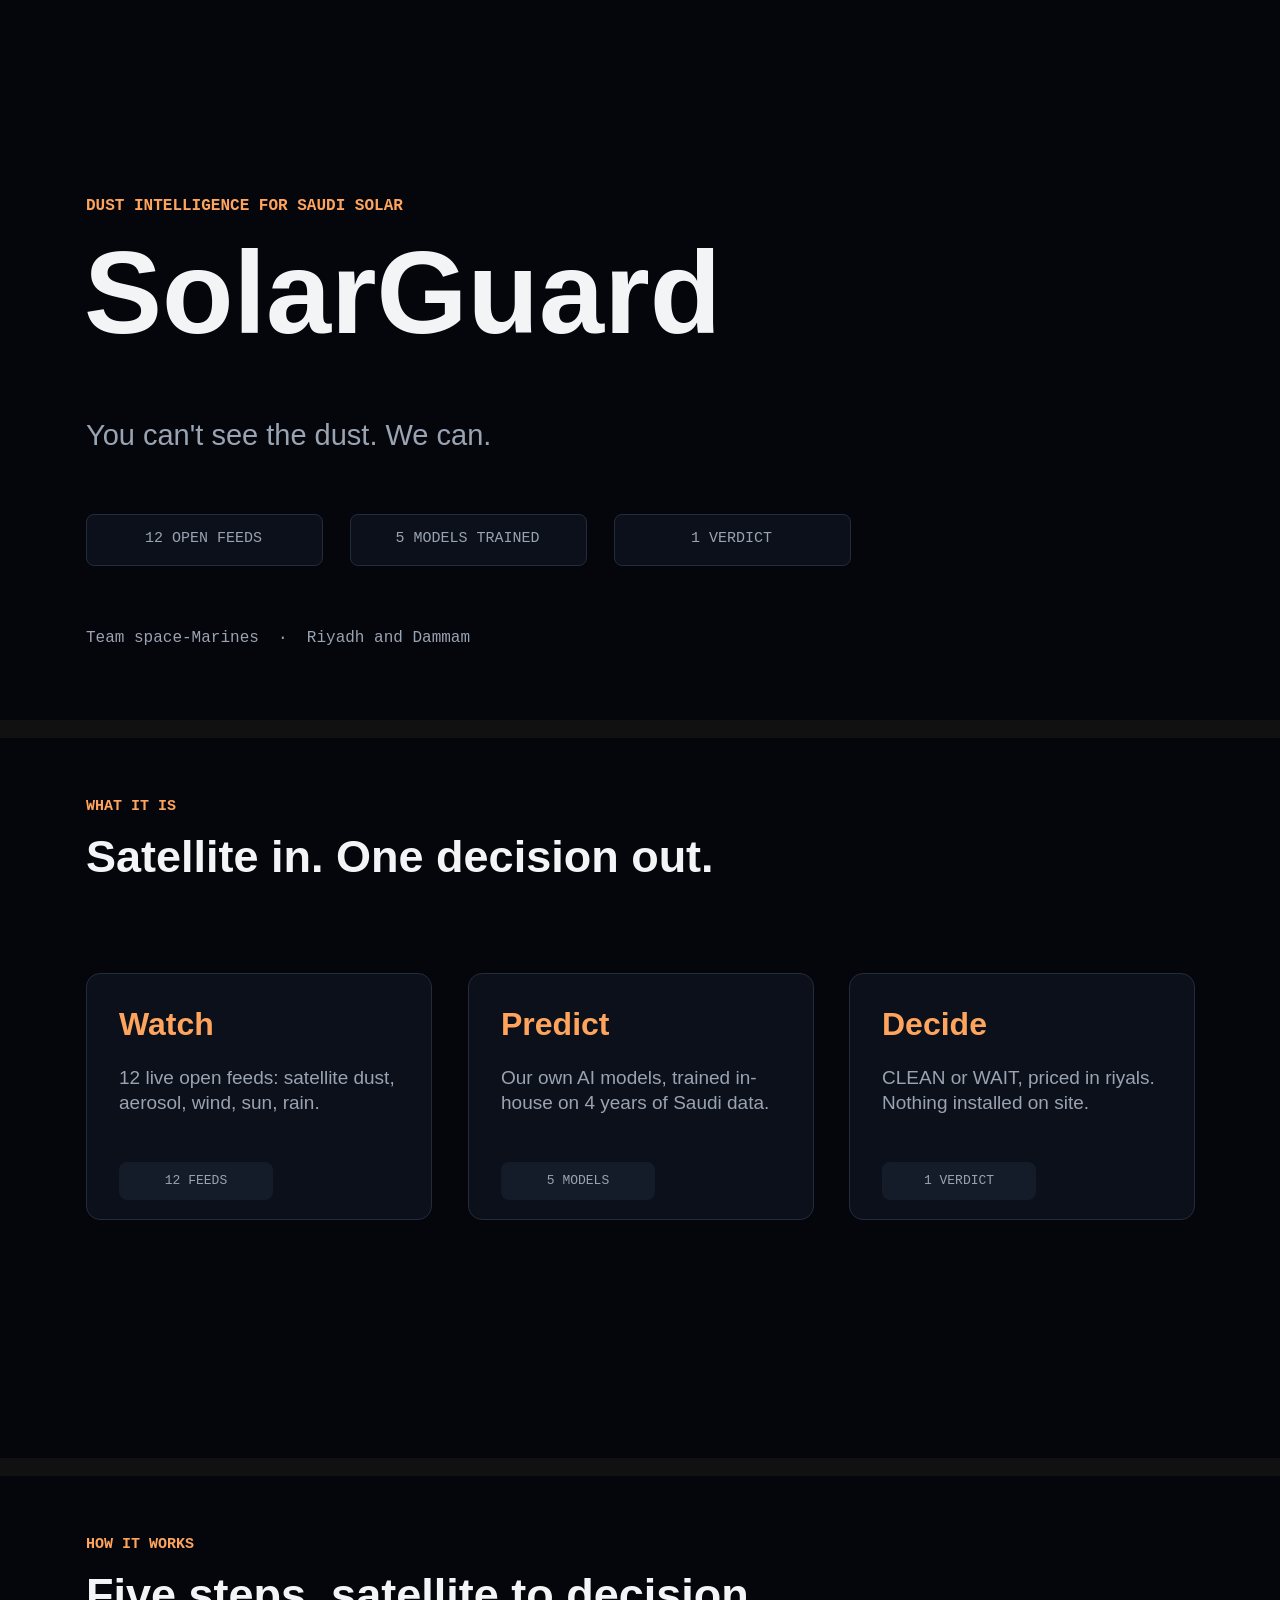
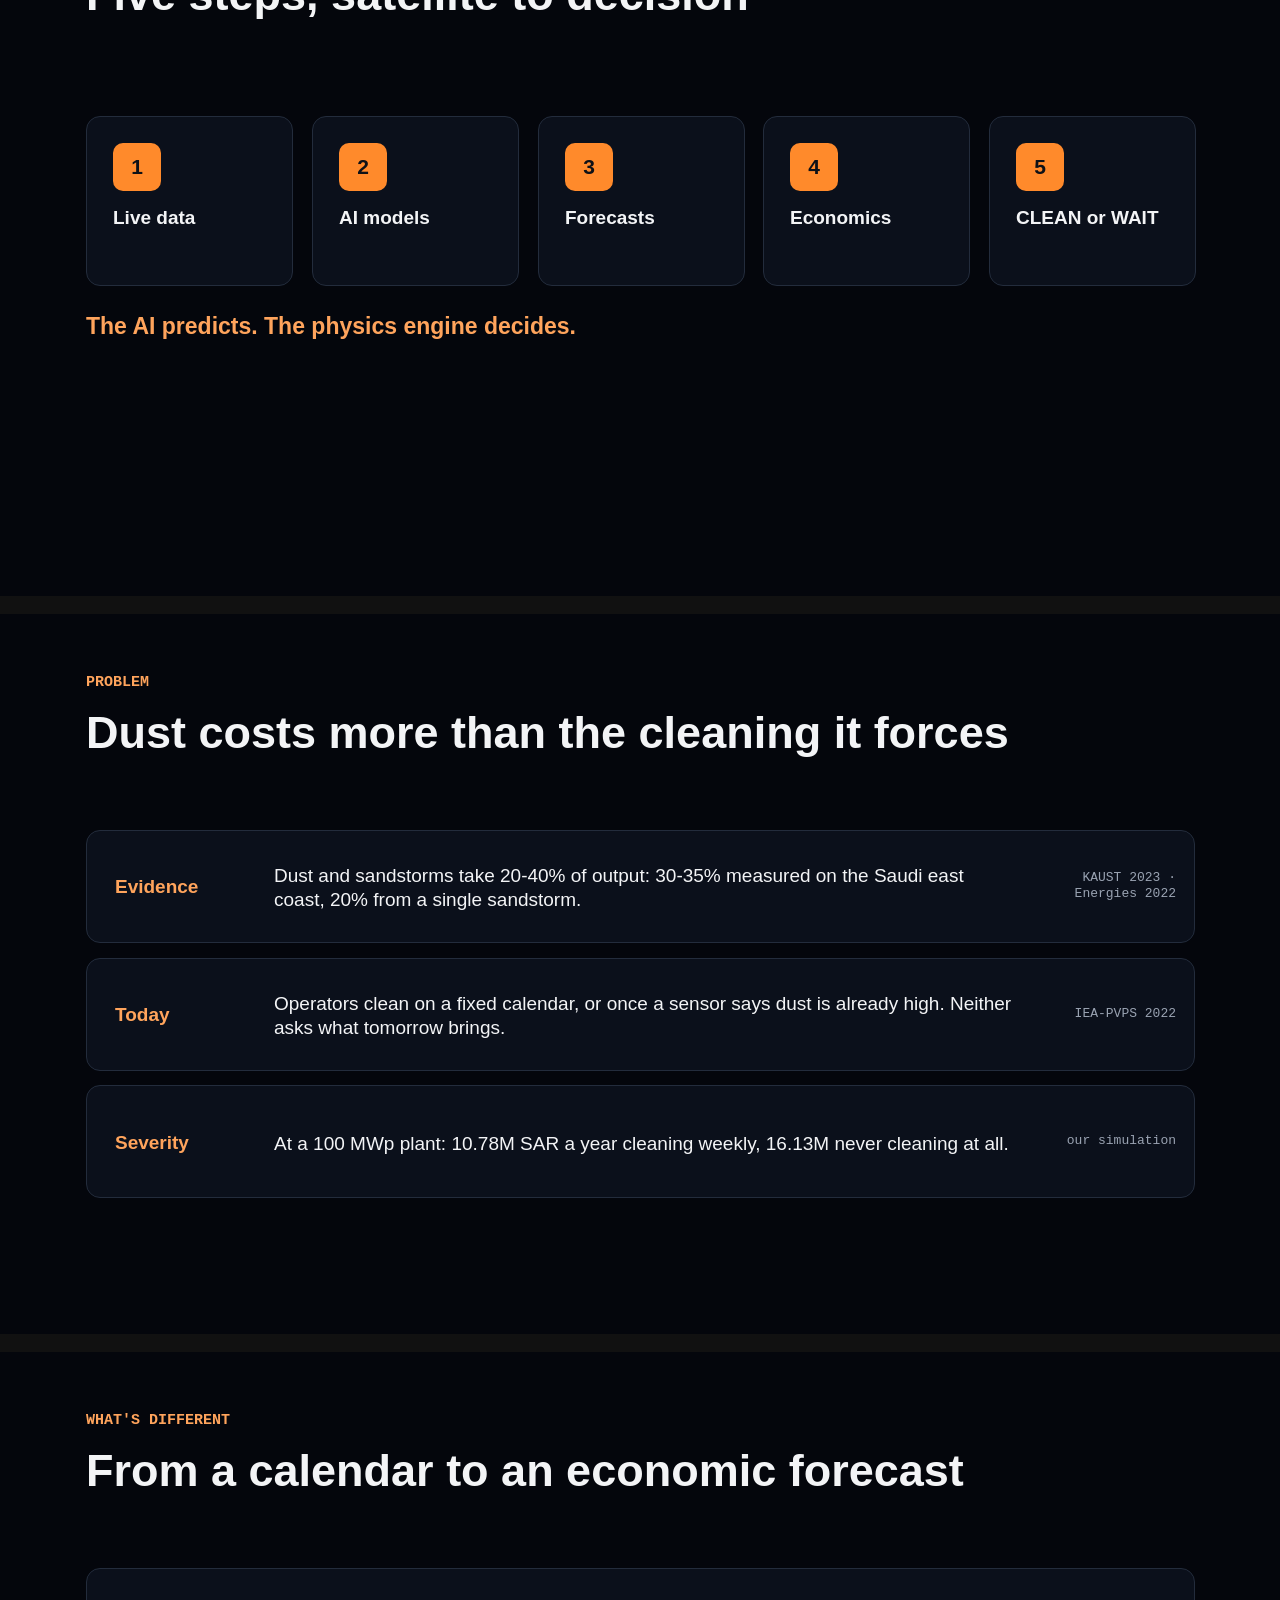
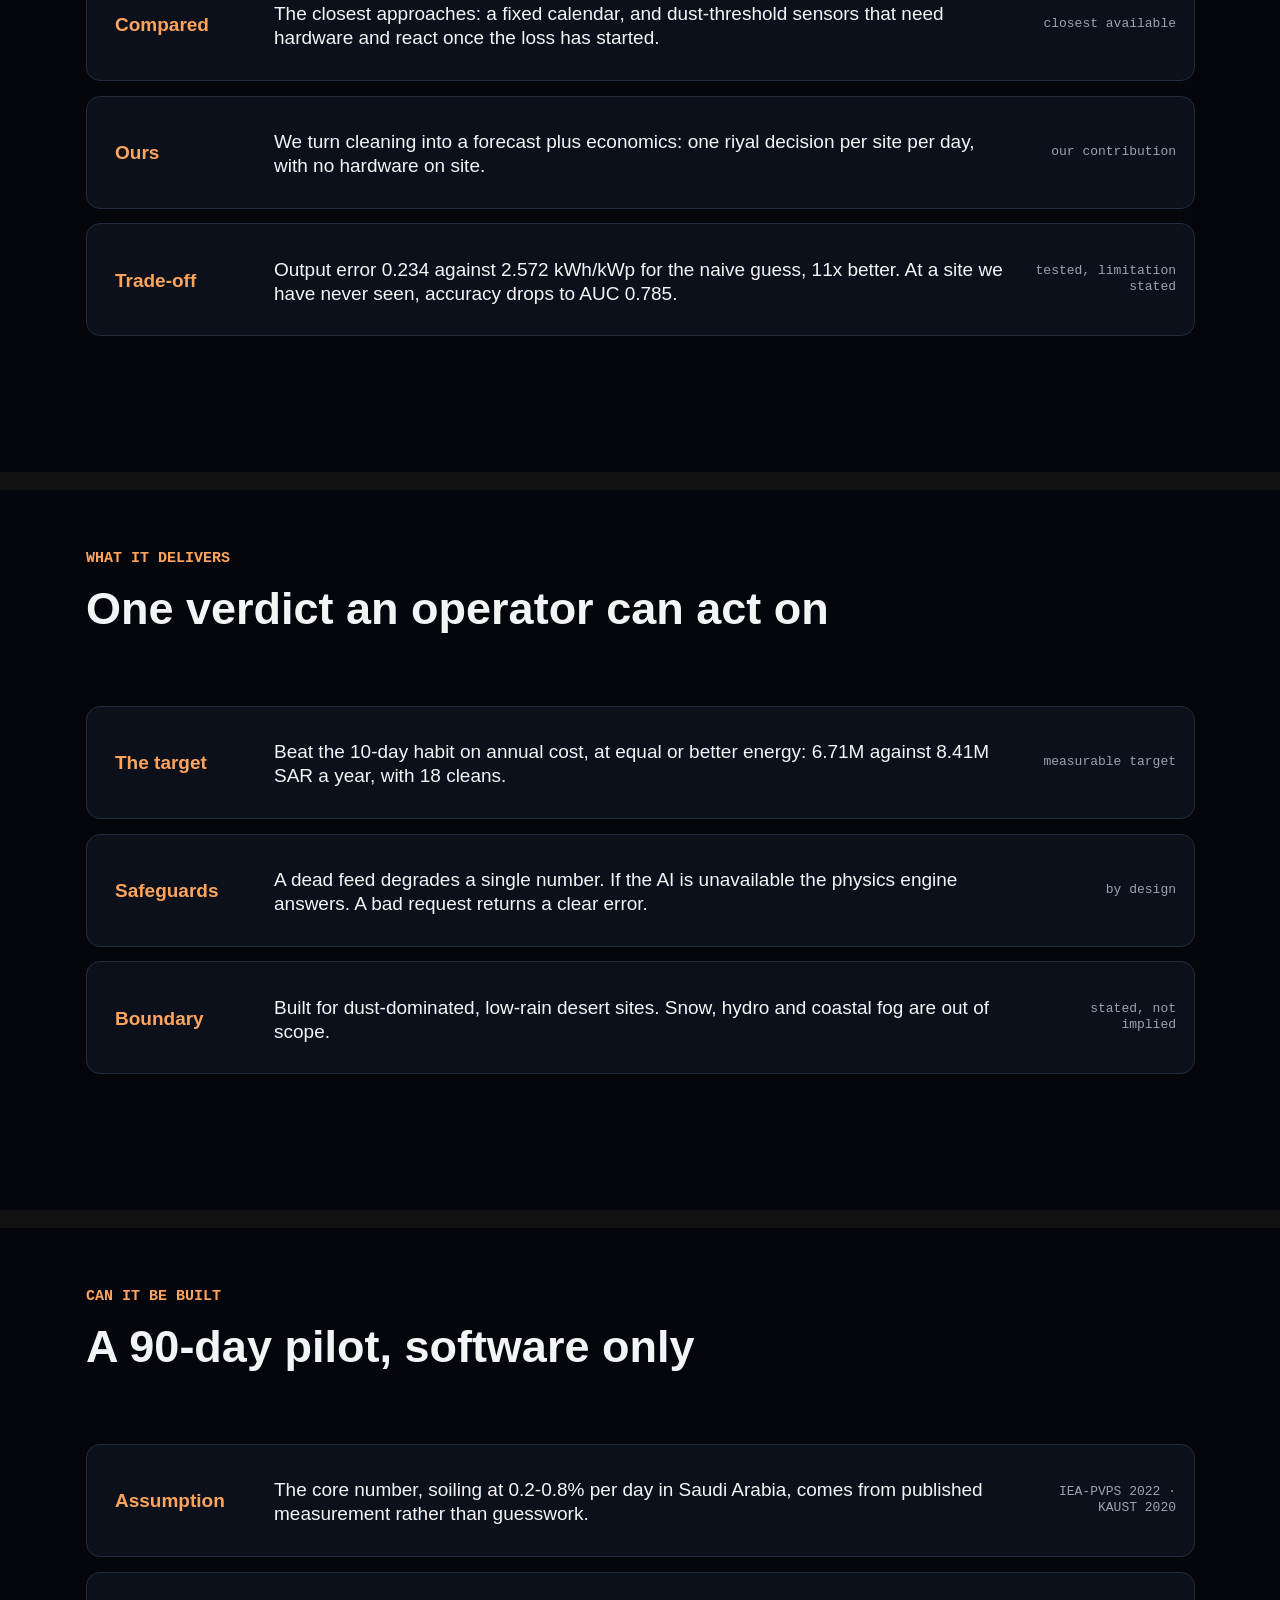
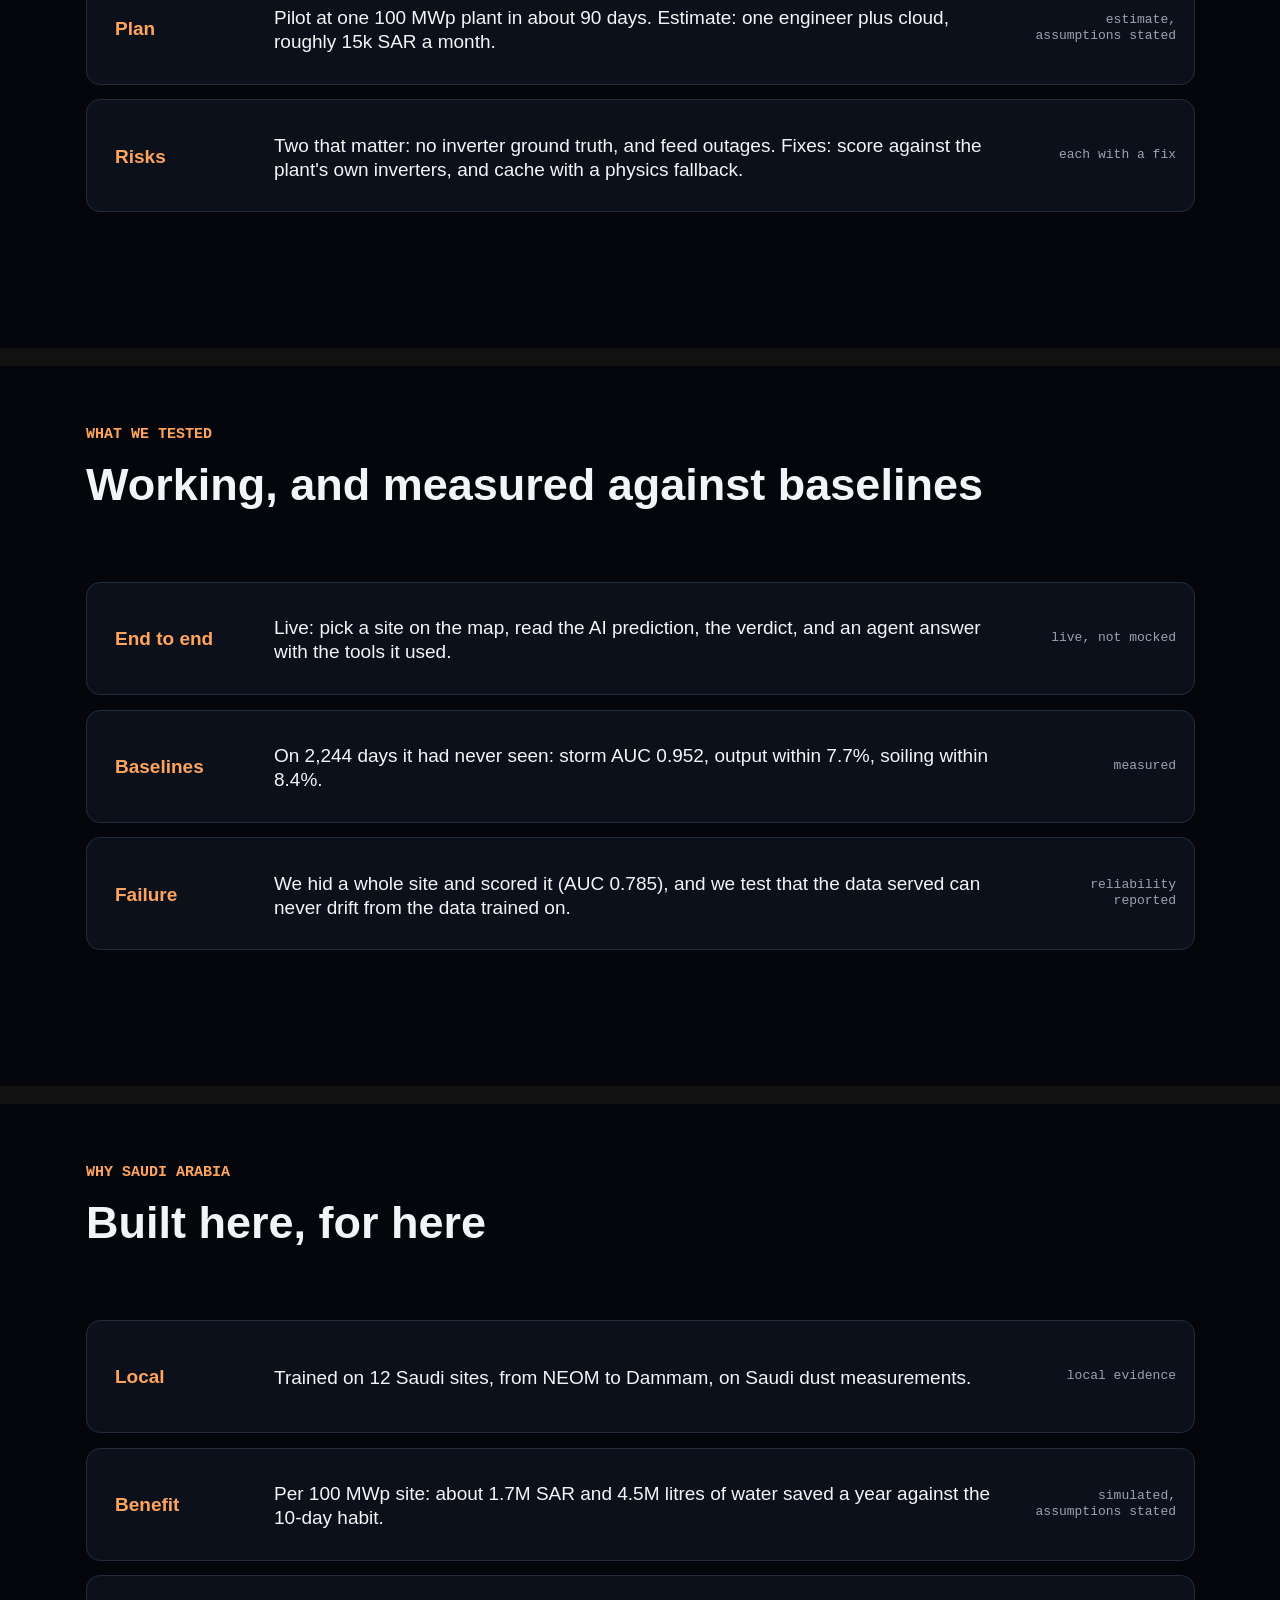
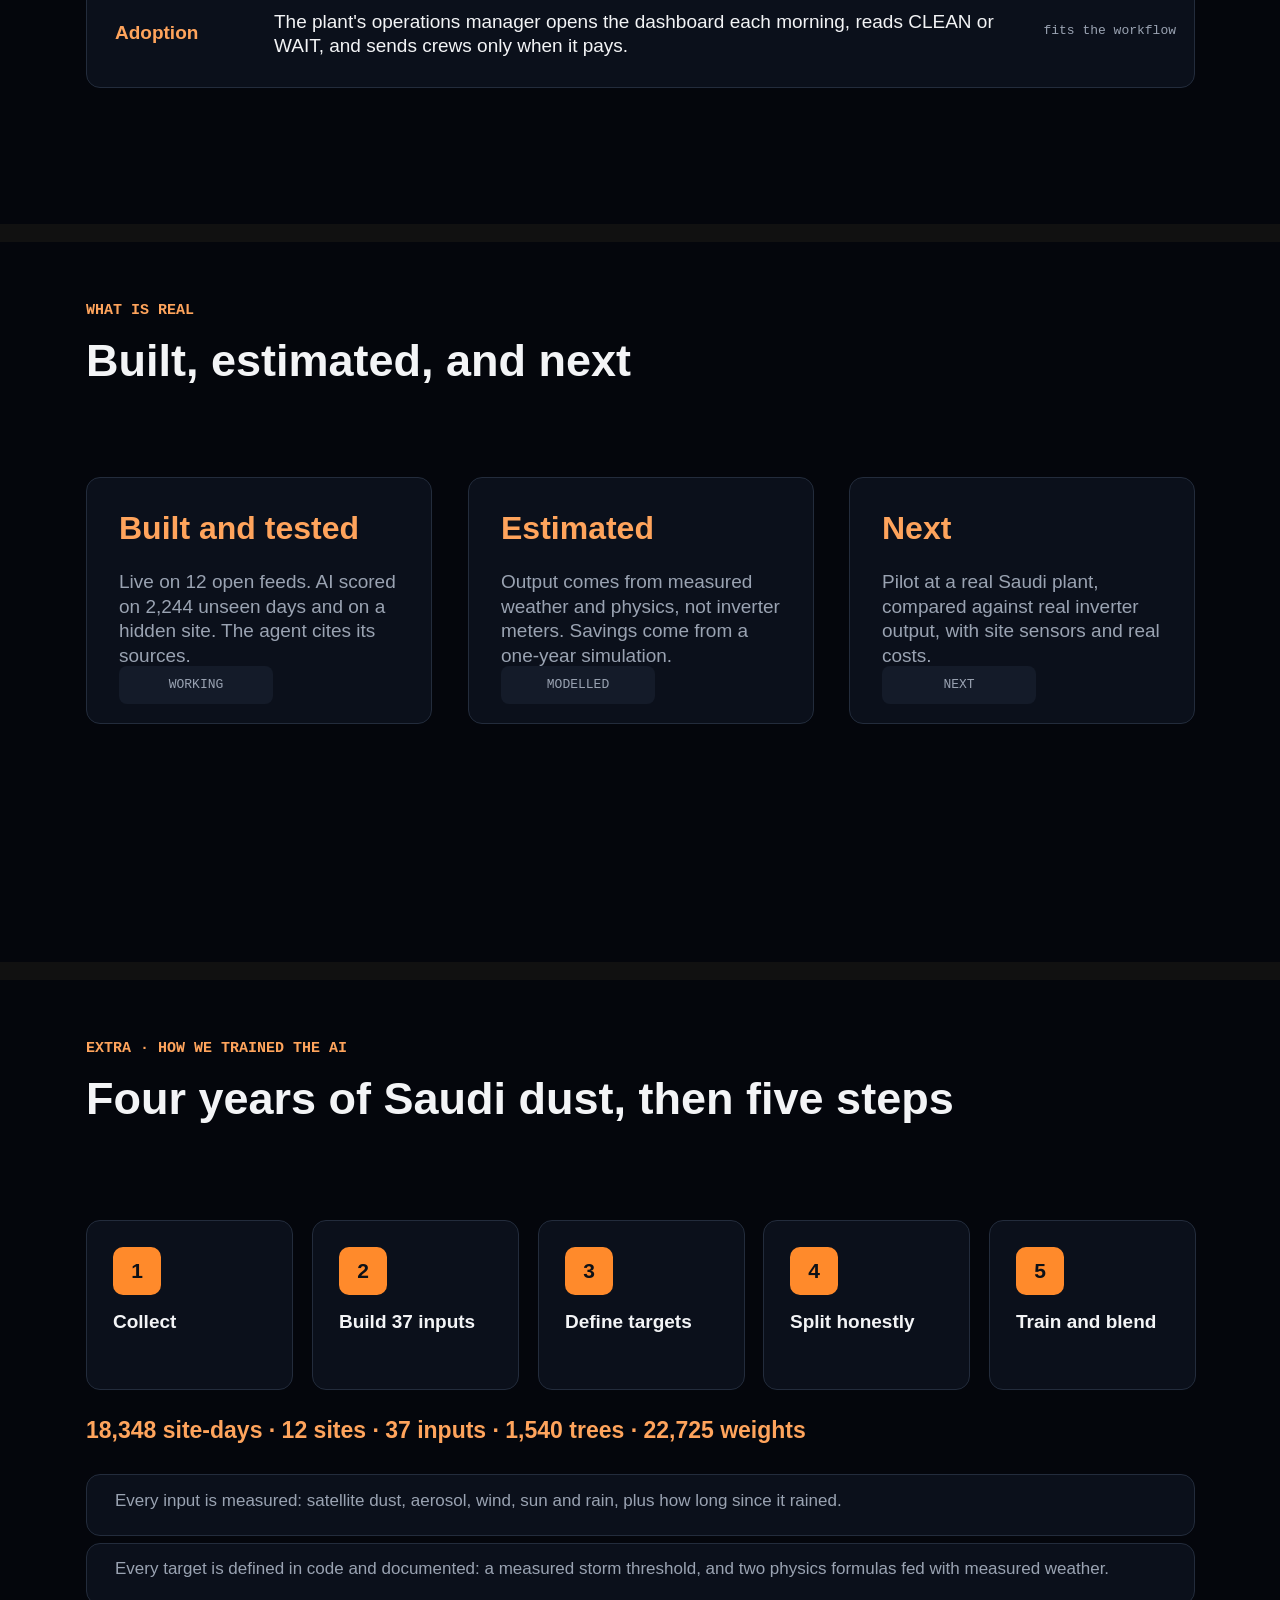
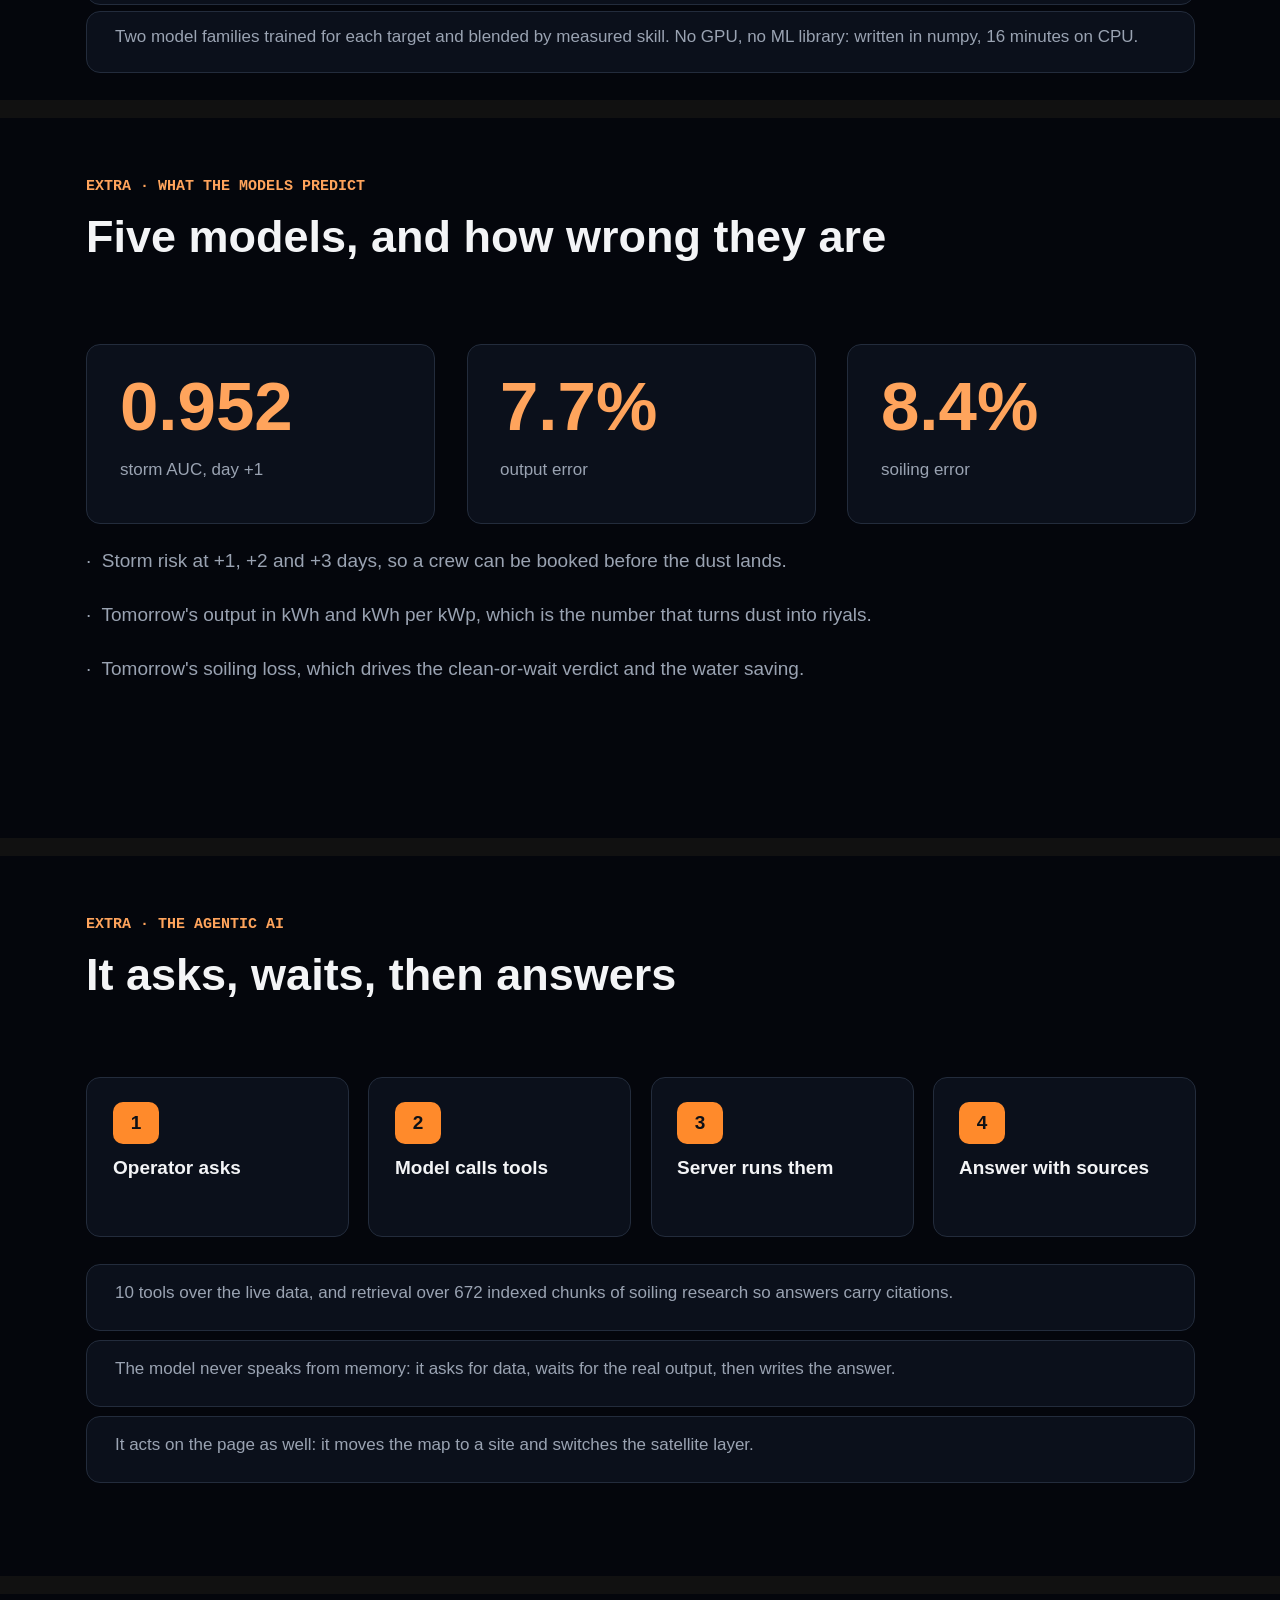
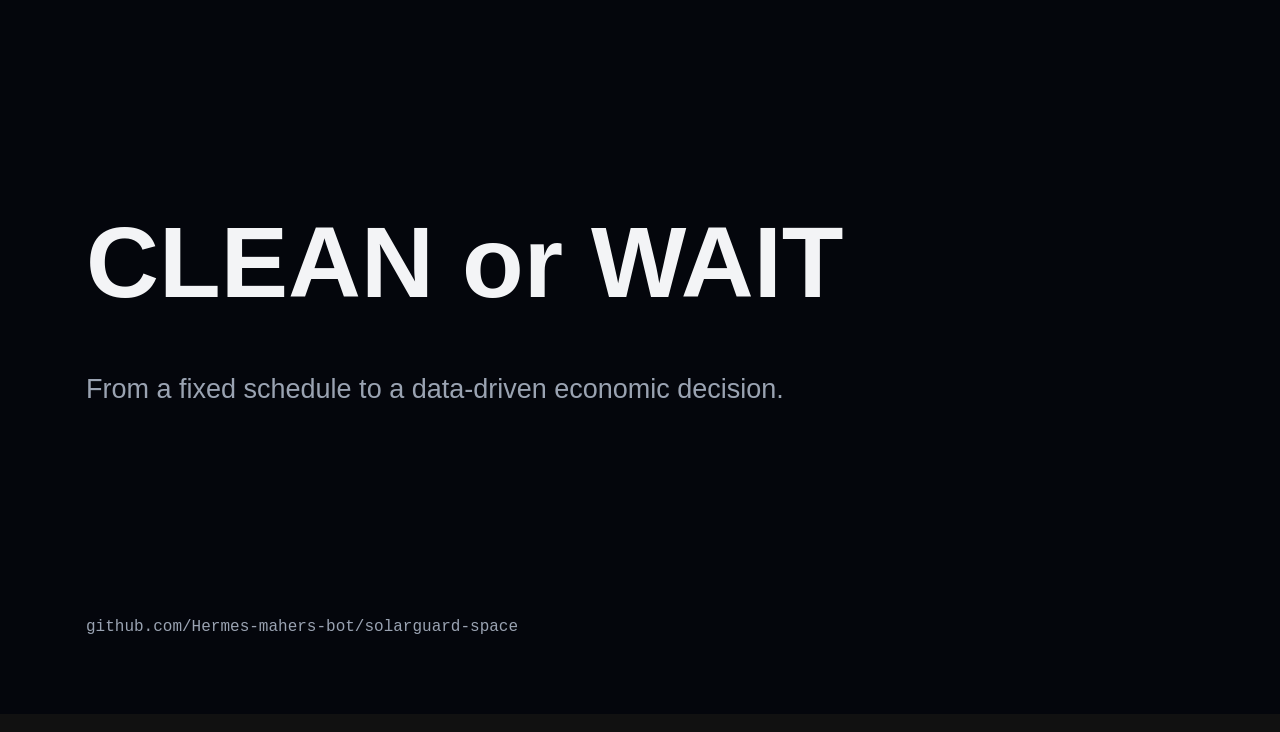
==== commit c3ca15f0: "deck: remove every trace of rubric language, add two extras The rubric-facing slides are reworked in" ====
--- a/deck/preview.html
+++ b/deck/preview.html
@@ -2,18 +2,18 @@
 body{margin:0;background:#111;font-family:Arial,sans-serif}
 .slide{position:relative;width:1280px;height:720px;background:#04060c;margin:0 0 18px 0;overflow:hidden}
 </style></head><body>
-<div class="slide" id="s0"><div style="position:absolute;left:86px;top:197px;width:960px;height:38px;color:#ffa45c;font:700 16px/1.2 Courier New, monospace;text-align:left;line-height:1.2;white-space:pre-wrap">DUST INTELLIGENCE FOR SAUDI SOLAR</div><div style="position:absolute;left:84px;top:240px;width:1152px;height:163px;color:#f3f4f6;font:700 117px/1.2 Arial, Helvetica, sans-serif;text-align:left;line-height:0.9;white-space:pre-wrap">SolarGuard</div><div style="position:absolute;left:86px;top:418px;width:960px;height:48px;color:#9aa3b2;font:29px/1.2 Calibri, Carlito, Arial, sans-serif;text-align:left;line-height:1.2;white-space:pre-wrap">You can&#x27;t see the dust. We can.</div><div style="position:absolute;left:86px;top:514px;width:235px;height:50px;background:#0b101b;border:1px solid #232c3c;border-radius:8px"></div><div style="position:absolute;left:86px;top:514px;width:235px;height:50px;color:#9aa3b2;font:15px/1.2 Courier New, monospace;text-align:center;line-height:1.2;white-space:pre-wrap">12 OPEN FEEDS</div><div style="position:absolute;left:350px;top:514px;width:235px;height:50px;background:#0b101b;border:1px solid #232c3c;border-radius:8px"></div><div style="position:absolute;left:350px;top:514px;width:235px;height:50px;color:#9aa3b2;font:15px/1.2 Courier New, monospace;text-align:center;line-height:1.2;white-space:pre-wrap">5 MODELS TRAINED</div><div style="position:absolute;left:614px;top:514px;width:235px;height:50px;background:#0b101b;border:1px solid #232c3c;border-radius:8px"></div><div style="position:absolute;left:614px;top:514px;width:235px;height:50px;color:#9aa3b2;font:15px/1.2 Courier New, monospace;text-align:center;line-height:1.2;white-space:pre-wrap">1 VERDICT</div><div style="position:absolute;left:86px;top:629px;width:960px;height:34px;color:#9aa3b2;font:16px/1.2 Courier New, monospace;text-align:left;line-height:1.2;white-space:pre-wrap">Team space-Marines  ·  Riyadh–Dammam</div></div>
-<div class="slide" id="s1"><div style="position:absolute;left:86px;top:60px;width:768px;height:29px;color:#ffa45c;font:700 15px/1.2 Courier New, monospace;text-align:left;line-height:1.2;white-space:pre-wrap">WHAT IT IS</div><div style="position:absolute;left:86px;top:96px;width:1104px;height:86px;color:#f3f4f6;font:700 45px/1.2 Arial, Helvetica, sans-serif;text-align:left;line-height:1.02;white-space:pre-wrap">Satellite in. One decision out.</div><div style="position:absolute;left:86px;top:235px;width:357px;height:245px;background:#0b101b;border:1px solid #232c3c;border-radius:14px"></div><div style="position:absolute;left:119px;top:267px;width:292px;height:38px;color:#ffa45c;font:700 32px/1.2 Arial, Helvetica, sans-serif;text-align:left;line-height:1.2;white-space:pre-wrap">Watch</div><div style="position:absolute;left:119px;top:328px;width:292px;height:86px;color:#9aa3b2;font:19px/1.2 Calibri, Carlito, Arial, sans-serif;text-align:left;line-height:1.3;white-space:pre-wrap">12 live open feeds: satellite dust, aerosol, wind, sun, rain.</div><div style="position:absolute;left:119px;top:424px;width:149px;height:38px;background:#141b29;border-radius:8px"></div><div style="position:absolute;left:119px;top:424px;width:149px;height:38px;color:#9aa3b2;font:13px/1.2 Courier New, monospace;text-align:center;line-height:1.2;white-space:pre-wrap">12 FEEDS</div><div style="position:absolute;left:481px;top:235px;width:357px;height:245px;background:#0b101b;border:1px solid #232c3c;border-radius:14px"></div><div style="position:absolute;left:514px;top:267px;width:292px;height:38px;color:#ffa45c;font:700 32px/1.2 Arial, Helvetica, sans-serif;text-align:left;line-height:1.2;white-space:pre-wrap">Predict</div><div style="position:absolute;left:514px;top:328px;width:292px;height:86px;color:#9aa3b2;font:19px/1.2 Calibri, Carlito, Arial, sans-serif;text-align:left;line-height:1.3;white-space:pre-wrap">Our own AI models, trained in-house on 4 years of Saudi data.</div><div style="position:absolute;left:514px;top:424px;width:149px;height:38px;background:#141b29;border-radius:8px"></div><div style="position:absolute;left:514px;top:424px;width:149px;height:38px;color:#9aa3b2;font:13px/1.2 Courier New, monospace;text-align:center;line-height:1.2;white-space:pre-wrap">5 MODELS</div><div style="position:absolute;left:876px;top:235px;width:357px;height:245px;background:#0b101b;border:1px solid #232c3c;border-radius:14px"></div><div style="position:absolute;left:908px;top:267px;width:292px;height:38px;color:#ffa45c;font:700 32px/1.2 Arial, Helvetica, sans-serif;text-align:left;line-height:1.2;white-space:pre-wrap">Decide</div><div style="position:absolute;left:908px;top:328px;width:292px;height:86px;color:#9aa3b2;font:19px/1.2 Calibri, Carlito, Arial, sans-serif;text-align:left;line-height:1.3;white-space:pre-wrap">CLEAN or WAIT, priced in riyals. Nothing installed on site.</div><div style="position:absolute;left:908px;top:424px;width:149px;height:38px;background:#141b29;border-radius:8px"></div><div style="position:absolute;left:908px;top:424px;width:149px;height:38px;color:#9aa3b2;font:13px/1.2 Courier New, monospace;text-align:center;line-height:1.2;white-space:pre-wrap">1 VERDICT</div></div>
-<div class="slide" id="s2"><div style="position:absolute;left:86px;top:60px;width:768px;height:29px;color:#ffa45c;font:700 15px/1.2 Courier New, monospace;text-align:left;line-height:1.2;white-space:pre-wrap">HOW IT WORKS</div><div style="position:absolute;left:86px;top:96px;width:1104px;height:86px;color:#f3f4f6;font:700 45px/1.2 Arial, Helvetica, sans-serif;text-align:left;line-height:1.02;white-space:pre-wrap">Five steps, satellite to decision</div><div style="position:absolute;left:86px;top:245px;width:205px;height:182px;background:#0b101b;border:1px solid #232c3c;border-radius:14px"></div><div style="position:absolute;left:115px;top:274px;width:48px;height:48px;background:#ff8a2b;border-radius:10px"></div><div style="position:absolute;left:115px;top:274px;width:48px;height:48px;color:#0e1117;font:700 21px/1.2 Arial, Helvetica, sans-serif;text-align:center;line-height:1.2;white-space:pre-wrap">1</div><div style="position:absolute;left:115px;top:341px;width:202px;height:77px;color:#f3f4f6;font:700 20px/1.2 Arial, Helvetica, sans-serif;text-align:left;line-height:1.2;white-space:pre-wrap">Live data</div><div style="position:absolute;left:312px;top:245px;width:205px;height:182px;background:#0b101b;border:1px solid #232c3c;border-radius:14px"></div><div style="position:absolute;left:341px;top:274px;width:48px;height:48px;background:#ff8a2b;border-radius:10px"></div><div style="position:absolute;left:341px;top:274px;width:48px;height:48px;color:#0e1117;font:700 21px/1.2 Arial, Helvetica, sans-serif;text-align:center;line-height:1.2;white-space:pre-wrap">2</div><div style="position:absolute;left:341px;top:341px;width:202px;height:77px;color:#f3f4f6;font:700 20px/1.2 Arial, Helvetica, sans-serif;text-align:left;line-height:1.2;white-space:pre-wrap">AI models</div><div style="position:absolute;left:538px;top:245px;width:205px;height:182px;background:#0b101b;border:1px solid #232c3c;border-radius:14px"></div><div style="position:absolute;left:567px;top:274px;width:48px;height:48px;background:#ff8a2b;border-radius:10px"></div><div style="position:absolute;left:567px;top:274px;width:48px;height:48px;color:#0e1117;font:700 21px/1.2 Arial, Helvetica, sans-serif;text-align:center;line-height:1.2;white-space:pre-wrap">3</div><div style="position:absolute;left:567px;top:341px;width:202px;height:77px;color:#f3f4f6;font:700 20px/1.2 Arial, Helvetica, sans-serif;text-align:left;line-height:1.2;white-space:pre-wrap">Forecasts</div><div style="position:absolute;left:763px;top:245px;width:205px;height:182px;background:#0b101b;border:1px solid #232c3c;border-radius:14px"></div><div style="position:absolute;left:792px;top:274px;width:48px;height:48px;background:#ff8a2b;border-radius:10px"></div><div style="position:absolute;left:792px;top:274px;width:48px;height:48px;color:#0e1117;font:700 21px/1.2 Arial, Helvetica, sans-serif;text-align:center;line-height:1.2;white-space:pre-wrap">4</div><div style="position:absolute;left:792px;top:341px;width:202px;height:77px;color:#f3f4f6;font:700 20px/1.2 Arial, Helvetica, sans-serif;text-align:left;line-height:1.2;white-space:pre-wrap">Economics</div><div style="position:absolute;left:989px;top:245px;width:205px;height:182px;background:#0b101b;border:1px solid #232c3c;border-radius:14px"></div><div style="position:absolute;left:1018px;top:274px;width:48px;height:48px;background:#ff8a2b;border-radius:10px"></div><div style="position:absolute;left:1018px;top:274px;width:48px;height:48px;color:#0e1117;font:700 21px/1.2 Arial, Helvetica, sans-serif;text-align:center;line-height:1.2;white-space:pre-wrap">5</div><div style="position:absolute;left:1018px;top:341px;width:202px;height:77px;color:#f3f4f6;font:700 20px/1.2 Arial, Helvetica, sans-serif;text-align:left;line-height:1.2;white-space:pre-wrap">CLEAN or WAIT</div><div style="position:absolute;left:86px;top:490px;width:1056px;height:48px;color:#ffa45c;font:700 27px/1.2 Arial, Helvetica, sans-serif;text-align:left;line-height:1.2;white-space:pre-wrap">The AI predicts. The physics engine decides.</div></div>
-<div class="slide" id="s3"><div style="position:absolute;left:86px;top:60px;width:768px;height:29px;color:#ffa45c;font:700 15px/1.2 Courier New, monospace;text-align:left;line-height:1.2;white-space:pre-wrap">THE RUBRIC</div><div style="position:absolute;left:86px;top:96px;width:1104px;height:86px;color:#f3f4f6;font:700 45px/1.2 Arial, Helvetica, sans-serif;text-align:left;line-height:1.02;white-space:pre-wrap">Why this is a 5 on all seven</div><div style="position:absolute;left:86px;top:226px;width:264px;height:154px;background:#0b101b;border:1px solid #232c3c;border-radius:14px"></div><div style="position:absolute;left:115px;top:252px;width:43px;height:33px;background:#ff8a2b;border-radius:8px"></div><div style="position:absolute;left:115px;top:252px;width:43px;height:33px;color:#0e1117;font:700 16px/1.2 Courier New, monospace;text-align:center;line-height:1.2;white-space:pre-wrap">1</div><div style="position:absolute;left:173px;top:254px;width:163px;height:31px;color:#9aa3b2;font:17px/1.2 Courier New, monospace;text-align:left;line-height:1.2;white-space:pre-wrap">15%</div><div style="position:absolute;left:115px;top:304px;width:211px;height:58px;color:#f3f4f6;font:700 20px/1.2 Arial, Helvetica, sans-serif;text-align:left;line-height:1.2;white-space:pre-wrap">Problem definition</div><div style="position:absolute;left:379px;top:226px;width:264px;height:154px;background:#0b101b;border:1px solid #232c3c;border-radius:14px"></div><div style="position:absolute;left:408px;top:252px;width:43px;height:33px;background:#ff8a2b;border-radius:8px"></div><div style="position:absolute;left:408px;top:252px;width:43px;height:33px;color:#0e1117;font:700 16px/1.2 Courier New, monospace;text-align:center;line-height:1.2;white-space:pre-wrap">2</div><div style="position:absolute;left:466px;top:254px;width:163px;height:31px;color:#9aa3b2;font:17px/1.2 Courier New, monospace;text-align:left;line-height:1.2;white-space:pre-wrap">15%</div><div style="position:absolute;left:408px;top:304px;width:211px;height:58px;color:#f3f4f6;font:700 20px/1.2 Arial, Helvetica, sans-serif;text-align:left;line-height:1.2;white-space:pre-wrap">Originality</div><div style="position:absolute;left:672px;top:226px;width:264px;height:154px;background:#0b101b;border:1px solid #232c3c;border-radius:14px"></div><div style="position:absolute;left:701px;top:252px;width:43px;height:33px;background:#ff8a2b;border-radius:8px"></div><div style="position:absolute;left:701px;top:252px;width:43px;height:33px;color:#0e1117;font:700 16px/1.2 Courier New, monospace;text-align:center;line-height:1.2;white-space:pre-wrap">3</div><div style="position:absolute;left:758px;top:254px;width:163px;height:31px;color:#9aa3b2;font:17px/1.2 Courier New, monospace;text-align:left;line-height:1.2;white-space:pre-wrap">20%</div><div style="position:absolute;left:701px;top:304px;width:211px;height:58px;color:#f3f4f6;font:700 20px/1.2 Arial, Helvetica, sans-serif;text-align:left;line-height:1.2;white-space:pre-wrap">Solution design</div><div style="position:absolute;left:965px;top:226px;width:264px;height:154px;background:#0b101b;border:1px solid #232c3c;border-radius:14px"></div><div style="position:absolute;left:994px;top:252px;width:43px;height:33px;background:#ff8a2b;border-radius:8px"></div><div style="position:absolute;left:994px;top:252px;width:43px;height:33px;color:#0e1117;font:700 16px/1.2 Courier New, monospace;text-align:center;line-height:1.2;white-space:pre-wrap">4</div><div style="position:absolute;left:1051px;top:254px;width:163px;height:31px;color:#9aa3b2;font:17px/1.2 Courier New, monospace;text-align:left;line-height:1.2;white-space:pre-wrap">15%</div><div style="position:absolute;left:994px;top:304px;width:211px;height:58px;color:#f3f4f6;font:700 20px/1.2 Arial, Helvetica, sans-serif;text-align:left;line-height:1.2;white-space:pre-wrap">Feasibility</div><div style="position:absolute;left:86px;top:403px;width:264px;height:154px;background:#0b101b;border:1px solid #232c3c;border-radius:14px"></div><div style="position:absolute;left:115px;top:430px;width:43px;height:33px;background:#ff8a2b;border-radius:8px"></div><div style="position:absolute;left:115px;top:430px;width:43px;height:33px;color:#0e1117;font:700 16px/1.2 Courier New, monospace;text-align:center;line-height:1.2;white-space:pre-wrap">5</div><div style="position:absolute;left:173px;top:432px;width:163px;height:31px;color:#9aa3b2;font:17px/1.2 Courier New, monospace;text-align:left;line-height:1.2;white-space:pre-wrap">10%</div><div style="position:absolute;left:115px;top:482px;width:211px;height:58px;color:#f3f4f6;font:700 20px/1.2 Arial, Helvetica, sans-serif;text-align:left;line-height:1.2;white-space:pre-wrap">Demonstrated</div><div style="position:absolute;left:379px;top:403px;width:264px;height:154px;background:#0b101b;border:1px solid #232c3c;border-radius:14px"></div><div style="position:absolute;left:408px;top:430px;width:43px;height:33px;background:#ff8a2b;border-radius:8px"></div><div style="position:absolute;left:408px;top:430px;width:43px;height:33px;color:#0e1117;font:700 16px/1.2 Courier New, monospace;text-align:center;line-height:1.2;white-space:pre-wrap">6</div><div style="position:absolute;left:466px;top:432px;width:163px;height:31px;color:#9aa3b2;font:17px/1.2 Courier New, monospace;text-align:left;line-height:1.2;white-space:pre-wrap">15%</div><div style="position:absolute;left:408px;top:482px;width:211px;height:58px;color:#f3f4f6;font:700 20px/1.2 Arial, Helvetica, sans-serif;text-align:left;line-height:1.2;white-space:pre-wrap">Saudi impact</div><div style="position:absolute;left:672px;top:403px;width:264px;height:154px;background:#0b101b;border:1px solid #232c3c;border-radius:14px"></div><div style="position:absolute;left:701px;top:430px;width:43px;height:33px;background:#ff8a2b;border-radius:8px"></div><div style="position:absolute;left:701px;top:430px;width:43px;height:33px;color:#0e1117;font:700 16px/1.2 Courier New, monospace;text-align:center;line-height:1.2;white-space:pre-wrap">7</div><div style="position:absolute;left:758px;top:432px;width:163px;height:31px;color:#9aa3b2;font:17px/1.2 Courier New, monospace;text-align:left;line-height:1.2;white-space:pre-wrap">10%</div><div style="position:absolute;left:701px;top:482px;width:211px;height:58px;color:#f3f4f6;font:700 20px/1.2 Arial, Helvetica, sans-serif;text-align:left;line-height:1.2;white-space:pre-wrap">Presentation</div><div style="position:absolute;left:965px;top:403px;width:264px;height:154px;background:#141b29;border:1px solid #232c3c;border-radius:14px"></div><div style="position:absolute;left:994px;top:434px;width:206px;height:48px;color:#ffa45c;font:700 35px/1.2 Arial, Helvetica, sans-serif;text-align:left;line-height:1.2;white-space:pre-wrap">5 / 5</div><div style="position:absolute;left:994px;top:490px;width:206px;height:58px;color:#9aa3b2;font:17px/1.2 Calibri, Carlito, Arial, sans-serif;text-align:left;line-height:1.2;white-space:pre-wrap">All seven, evidenced next.</div><div style="position:absolute;left:86px;top:616px;width:1056px;height:38px;color:#9aa3b2;font:16px/1.2 Calibri, Carlito, Arial, sans-serif;text-align:left;line-height:1.2;white-space:pre-wrap">Each criterion, the requirement, and the evidence we can show.</div></div>
-<div class="slide" id="s4"><div style="position:absolute;left:86px;top:58px;width:806px;height:34px;color:#ffa45c;font:700 15px/1.2 Courier New, monospace;text-align:left;line-height:1.2;white-space:pre-wrap">CRITERION 1 OF 7   ·   15%</div><div style="position:absolute;left:86px;top:94px;width:1018px;height:86px;color:#f3f4f6;font:700 43px/1.2 Arial, Helvetica, sans-serif;text-align:left;line-height:1.02;white-space:pre-wrap">Problem definition and specificity</div><div style="position:absolute;left:1138px;top:91px;width:82px;height:69px;background:#ff8a2b;border-radius:16px"></div><div style="position:absolute;left:1138px;top:91px;width:82px;height:69px;color:#0e1117;font:700 40px/1.2 Arial, Helvetica, sans-serif;text-align:center;line-height:1.2;white-space:pre-wrap">5</div><div style="position:absolute;left:86px;top:216px;width:1109px;height:111px;background:#0b101b;border:1px solid #232c3c;border-radius:14px"></div><div style="position:absolute;left:115px;top:254px;width:29px;height:34px;color:#ffa45c;font:700 20px/1.2 Courier New, monospace;text-align:left;line-height:1.2;white-space:pre-wrap">a</div><div style="position:absolute;left:156px;top:235px;width:859px;height:77px;color:#f3f4f6;font:20px/1.2 Calibri, Carlito, Arial, sans-serif;text-align:left;line-height:1.22;white-space:pre-wrap">Dust costs 20-40% of output: measured on the Saudi east coast at 30-35%, and 20% from a single sandstorm.</div><div style="position:absolute;left:1032px;top:241px;width:144px;height:61px;color:#9aa3b2;font:13px/1.2 Courier New, monospace;text-align:right;line-height:1.2;white-space:pre-wrap">KAUST 2023 · Energies 2022</div><div style="position:absolute;left:86px;top:344px;width:1109px;height:111px;background:#0b101b;border:1px solid #232c3c;border-radius:14px"></div><div style="position:absolute;left:115px;top:382px;width:29px;height:34px;color:#ffa45c;font:700 20px/1.2 Courier New, monospace;text-align:left;line-height:1.2;white-space:pre-wrap">b</div><div style="position:absolute;left:156px;top:363px;width:859px;height:77px;color:#f3f4f6;font:20px/1.2 Calibri, Carlito, Arial, sans-serif;text-align:left;line-height:1.22;white-space:pre-wrap">Today: fixed calendars (weekly, 10-day) or a dust threshold. None ask what tomorrow brings.</div><div style="position:absolute;left:1032px;top:369px;width:144px;height:61px;color:#9aa3b2;font:13px/1.2 Courier New, monospace;text-align:right;line-height:1.2;white-space:pre-wrap">IEA-PVPS 2022</div><div style="position:absolute;left:86px;top:471px;width:1109px;height:111px;background:#0b101b;border:1px solid #232c3c;border-radius:14px"></div><div style="position:absolute;left:115px;top:510px;width:29px;height:34px;color:#ffa45c;font:700 20px/1.2 Courier New, monospace;text-align:left;line-height:1.2;white-space:pre-wrap">c</div><div style="position:absolute;left:156px;top:491px;width:859px;height:77px;color:#f3f4f6;font:20px/1.2 Calibri, Carlito, Arial, sans-serif;text-align:left;line-height:1.22;white-space:pre-wrap">At 100 MWp: 10.78M SAR a year cleaning weekly, 16.13M never cleaning.</div><div style="position:absolute;left:1032px;top:496px;width:144px;height:61px;color:#9aa3b2;font:13px/1.2 Courier New, monospace;text-align:right;line-height:1.2;white-space:pre-wrap">our simulation, measured weather</div></div>
-<div class="slide" id="s5"><div style="position:absolute;left:86px;top:58px;width:806px;height:34px;color:#ffa45c;font:700 15px/1.2 Courier New, monospace;text-align:left;line-height:1.2;white-space:pre-wrap">CRITERION 2 OF 7   ·   15%</div><div style="position:absolute;left:86px;top:94px;width:1018px;height:86px;color:#f3f4f6;font:700 43px/1.2 Arial, Helvetica, sans-serif;text-align:left;line-height:1.02;white-space:pre-wrap">Originality and differentiation</div><div style="position:absolute;left:1138px;top:91px;width:82px;height:69px;background:#ff8a2b;border-radius:16px"></div><div style="position:absolute;left:1138px;top:91px;width:82px;height:69px;color:#0e1117;font:700 40px/1.2 Arial, Helvetica, sans-serif;text-align:center;line-height:1.2;white-space:pre-wrap">5</div><div style="position:absolute;left:86px;top:216px;width:1109px;height:111px;background:#0b101b;border:1px solid #232c3c;border-radius:14px"></div><div style="position:absolute;left:115px;top:254px;width:29px;height:34px;color:#ffa45c;font:700 20px/1.2 Courier New, monospace;text-align:left;line-height:1.2;white-space:pre-wrap">a</div><div style="position:absolute;left:156px;top:235px;width:859px;height:77px;color:#f3f4f6;font:20px/1.2 Calibri, Carlito, Arial, sans-serif;text-align:left;line-height:1.22;white-space:pre-wrap">Compared with the fixed calendar, and with dust-threshold sensors that need hardware and act after the loss.</div><div style="position:absolute;left:1032px;top:241px;width:144px;height:61px;color:#9aa3b2;font:13px/1.2 Courier New, monospace;text-align:right;line-height:1.2;white-space:pre-wrap">closest available approaches</div><div style="position:absolute;left:86px;top:344px;width:1109px;height:111px;background:#0b101b;border:1px solid #232c3c;border-radius:14px"></div><div style="position:absolute;left:115px;top:382px;width:29px;height:34px;color:#ffa45c;font:700 20px/1.2 Courier New, monospace;text-align:left;line-height:1.2;white-space:pre-wrap">b</div><div style="position:absolute;left:156px;top:363px;width:859px;height:77px;color:#f3f4f6;font:20px/1.2 Calibri, Carlito, Arial, sans-serif;text-align:left;line-height:1.22;white-space:pre-wrap">We move cleaning from a calendar to a forecast plus economics: a riyal decision, no hardware.</div><div style="position:absolute;left:1032px;top:369px;width:144px;height:61px;color:#9aa3b2;font:13px/1.2 Courier New, monospace;text-align:right;line-height:1.2;white-space:pre-wrap">our contribution</div><div style="position:absolute;left:86px;top:471px;width:1109px;height:111px;background:#0b101b;border:1px solid #232c3c;border-radius:14px"></div><div style="position:absolute;left:115px;top:510px;width:29px;height:34px;color:#ffa45c;font:700 20px/1.2 Courier New, monospace;text-align:left;line-height:1.2;white-space:pre-wrap">c</div><div style="position:absolute;left:156px;top:491px;width:859px;height:77px;color:#f3f4f6;font:20px/1.2 Calibri, Carlito, Arial, sans-serif;text-align:left;line-height:1.22;white-space:pre-wrap">Output error 0.234 vs 2.572 kWh/kWp for the naive guess: 11x. Trade-off: a brand-new site is less accurate (AUC 0.785).</div><div style="position:absolute;left:1032px;top:496px;width:144px;height:61px;color:#9aa3b2;font:13px/1.2 Courier New, monospace;text-align:right;line-height:1.2;white-space:pre-wrap">tested, limitation stated</div></div>
-<div class="slide" id="s6"><div style="position:absolute;left:86px;top:58px;width:806px;height:34px;color:#ffa45c;font:700 15px/1.2 Courier New, monospace;text-align:left;line-height:1.2;white-space:pre-wrap">CRITERION 3 OF 7   ·   20%</div><div style="position:absolute;left:86px;top:94px;width:1018px;height:86px;color:#f3f4f6;font:700 43px/1.2 Arial, Helvetica, sans-serif;text-align:left;line-height:1.02;white-space:pre-wrap">Solution design and expected effectiveness</div><div style="position:absolute;left:1138px;top:91px;width:82px;height:69px;background:#ff8a2b;border-radius:16px"></div><div style="position:absolute;left:1138px;top:91px;width:82px;height:69px;color:#0e1117;font:700 40px/1.2 Arial, Helvetica, sans-serif;text-align:center;line-height:1.2;white-space:pre-wrap">5</div><div style="position:absolute;left:86px;top:216px;width:1109px;height:111px;background:#0b101b;border:1px solid #232c3c;border-radius:14px"></div><div style="position:absolute;left:115px;top:254px;width:29px;height:34px;color:#ffa45c;font:700 20px/1.2 Courier New, monospace;text-align:left;line-height:1.2;white-space:pre-wrap">a</div><div style="position:absolute;left:156px;top:235px;width:859px;height:77px;color:#f3f4f6;font:20px/1.2 Calibri, Carlito, Arial, sans-serif;text-align:left;line-height:1.22;white-space:pre-wrap">Success criterion: beat the 10-day habit on annual cost at equal or better energy. Model: 6.71M vs 8.41M SAR a year, 18 cleans.</div><div style="position:absolute;left:1032px;top:241px;width:144px;height:61px;color:#9aa3b2;font:13px/1.2 Courier New, monospace;text-align:right;line-height:1.2;white-space:pre-wrap">measurable target</div><div style="position:absolute;left:86px;top:344px;width:1109px;height:111px;background:#0b101b;border:1px solid #232c3c;border-radius:14px"></div><div style="position:absolute;left:115px;top:382px;width:29px;height:34px;color:#ffa45c;font:700 20px/1.2 Courier New, monospace;text-align:left;line-height:1.2;white-space:pre-wrap">b</div><div style="position:absolute;left:156px;top:363px;width:859px;height:77px;color:#f3f4f6;font:20px/1.2 Calibri, Carlito, Arial, sans-serif;text-align:left;line-height:1.22;white-space:pre-wrap">Failures handled: a dead feed degrades one number; if the AI is unavailable the physics engine answers; no input returns a clear error.</div><div style="position:absolute;left:1032px;top:369px;width:144px;height:61px;color:#9aa3b2;font:13px/1.2 Courier New, monospace;text-align:right;line-height:1.2;white-space:pre-wrap">safeguards, by design</div><div style="position:absolute;left:86px;top:471px;width:1109px;height:111px;background:#0b101b;border:1px solid #232c3c;border-radius:14px"></div><div style="position:absolute;left:115px;top:510px;width:29px;height:34px;color:#ffa45c;font:700 20px/1.2 Courier New, monospace;text-align:left;line-height:1.2;white-space:pre-wrap">c</div><div style="position:absolute;left:156px;top:491px;width:859px;height:77px;color:#f3f4f6;font:20px/1.2 Calibri, Carlito, Arial, sans-serif;text-align:left;line-height:1.22;white-space:pre-wrap">Boundary of use: dust-dominated, low-rain desert sites. Snow, hydro and coastal fog are out of scope.</div><div style="position:absolute;left:1032px;top:496px;width:144px;height:61px;color:#9aa3b2;font:13px/1.2 Courier New, monospace;text-align:right;line-height:1.2;white-space:pre-wrap">stated, not implied</div></div>
-<div class="slide" id="s7"><div style="position:absolute;left:86px;top:58px;width:806px;height:34px;color:#ffa45c;font:700 15px/1.2 Courier New, monospace;text-align:left;line-height:1.2;white-space:pre-wrap">CRITERION 4 OF 7   ·   15%</div><div style="position:absolute;left:86px;top:94px;width:1018px;height:86px;color:#f3f4f6;font:700 43px/1.2 Arial, Helvetica, sans-serif;text-align:left;line-height:1.02;white-space:pre-wrap">Technical and implementation feasibility</div><div style="position:absolute;left:1138px;top:91px;width:82px;height:69px;background:#ff8a2b;border-radius:16px"></div><div style="position:absolute;left:1138px;top:91px;width:82px;height:69px;color:#0e1117;font:700 40px/1.2 Arial, Helvetica, sans-serif;text-align:center;line-height:1.2;white-space:pre-wrap">5</div><div style="position:absolute;left:86px;top:216px;width:1109px;height:111px;background:#0b101b;border:1px solid #232c3c;border-radius:14px"></div><div style="position:absolute;left:115px;top:254px;width:29px;height:34px;color:#ffa45c;font:700 20px/1.2 Courier New, monospace;text-align:left;line-height:1.2;white-space:pre-wrap">a</div><div style="position:absolute;left:156px;top:235px;width:859px;height:77px;color:#f3f4f6;font:20px/1.2 Calibri, Carlito, Arial, sans-serif;text-align:left;line-height:1.22;white-space:pre-wrap">Core assumption (soiling 0.2-0.8% per day in Saudi) comes from published measurement, not guesswork.</div><div style="position:absolute;left:1032px;top:241px;width:144px;height:61px;color:#9aa3b2;font:13px/1.2 Courier New, monospace;text-align:right;line-height:1.2;white-space:pre-wrap">IEA-PVPS 2022 · KAUST 2020</div><div style="position:absolute;left:86px;top:344px;width:1109px;height:111px;background:#0b101b;border:1px solid #232c3c;border-radius:14px"></div><div style="position:absolute;left:115px;top:382px;width:29px;height:34px;color:#ffa45c;font:700 20px/1.2 Courier New, monospace;text-align:left;line-height:1.2;white-space:pre-wrap">b</div><div style="position:absolute;left:156px;top:363px;width:859px;height:77px;color:#f3f4f6;font:20px/1.2 Calibri, Carlito, Arial, sans-serif;text-align:left;line-height:1.22;white-space:pre-wrap">Pilot: one 100 MWp site, 90 days, software only. Estimate: one engineer plus cloud, about 15k SAR a month.</div><div style="position:absolute;left:1032px;top:369px;width:144px;height:61px;color:#9aa3b2;font:13px/1.2 Courier New, monospace;text-align:right;line-height:1.2;white-space:pre-wrap">estimate, assumptions stated</div><div style="position:absolute;left:86px;top:471px;width:1109px;height:111px;background:#0b101b;border:1px solid #232c3c;border-radius:14px"></div><div style="position:absolute;left:115px;top:510px;width:29px;height:34px;color:#ffa45c;font:700 20px/1.2 Courier New, monospace;text-align:left;line-height:1.2;white-space:pre-wrap">c</div><div style="position:absolute;left:156px;top:491px;width:859px;height:77px;color:#f3f4f6;font:20px/1.2 Calibri, Carlito, Arial, sans-serif;text-align:left;line-height:1.22;white-space:pre-wrap">Two real risks: no inverter ground truth, and feed outages. Mitigations: compare against the plant&#x27;s own inverters; cache plus physics fallback.</div><div style="position:absolute;left:1032px;top:496px;width:144px;height:61px;color:#9aa3b2;font:13px/1.2 Courier New, monospace;text-align:right;line-height:1.2;white-space:pre-wrap">each with a fix</div></div>
-<div class="slide" id="s8"><div style="position:absolute;left:86px;top:58px;width:806px;height:34px;color:#ffa45c;font:700 15px/1.2 Courier New, monospace;text-align:left;line-height:1.2;white-space:pre-wrap">CRITERION 5 OF 7   ·   10%</div><div style="position:absolute;left:86px;top:94px;width:1018px;height:86px;color:#f3f4f6;font:700 43px/1.2 Arial, Helvetica, sans-serif;text-align:left;line-height:1.02;white-space:pre-wrap">Demonstrated development and validation</div><div style="position:absolute;left:1138px;top:91px;width:82px;height:69px;background:#ff8a2b;border-radius:16px"></div><div style="position:absolute;left:1138px;top:91px;width:82px;height:69px;color:#0e1117;font:700 40px/1.2 Arial, Helvetica, sans-serif;text-align:center;line-height:1.2;white-space:pre-wrap">5</div><div style="position:absolute;left:86px;top:216px;width:1109px;height:111px;background:#0b101b;border:1px solid #232c3c;border-radius:14px"></div><div style="position:absolute;left:115px;top:254px;width:29px;height:34px;color:#ffa45c;font:700 20px/1.2 Courier New, monospace;text-align:left;line-height:1.2;white-space:pre-wrap">a</div><div style="position:absolute;left:156px;top:235px;width:859px;height:77px;color:#f3f4f6;font:20px/1.2 Calibri, Carlito, Arial, sans-serif;text-align:left;line-height:1.22;white-space:pre-wrap">Working end to end: pick a site on the map, get the AI prediction, the verdict, and an agent answer with its tool trace.</div><div style="position:absolute;left:1032px;top:241px;width:144px;height:61px;color:#9aa3b2;font:13px/1.2 Courier New, monospace;text-align:right;line-height:1.2;white-space:pre-wrap">live, not mocked</div><div style="position:absolute;left:86px;top:344px;width:1109px;height:111px;background:#0b101b;border:1px solid #232c3c;border-radius:14px"></div><div style="position:absolute;left:115px;top:382px;width:29px;height:34px;color:#ffa45c;font:700 20px/1.2 Courier New, monospace;text-align:left;line-height:1.2;white-space:pre-wrap">b</div><div style="position:absolute;left:156px;top:363px;width:859px;height:77px;color:#f3f4f6;font:20px/1.2 Calibri, Carlito, Arial, sans-serif;text-align:left;line-height:1.22;white-space:pre-wrap">Tested against baselines on 2,244 unseen days: storm AUC 0.952, output within 7.7%, soiling within 8.4%.</div><div style="position:absolute;left:1032px;top:369px;width:144px;height:61px;color:#9aa3b2;font:13px/1.2 Courier New, monospace;text-align:right;line-height:1.2;white-space:pre-wrap">measured</div><div style="position:absolute;left:86px;top:471px;width:1109px;height:111px;background:#0b101b;border:1px solid #232c3c;border-radius:14px"></div><div style="position:absolute;left:115px;top:510px;width:29px;height:34px;color:#ffa45c;font:700 20px/1.2 Courier New, monospace;text-align:left;line-height:1.2;white-space:pre-wrap">c</div><div style="position:absolute;left:156px;top:491px;width:859px;height:77px;color:#f3f4f6;font:20px/1.2 Calibri, Carlito, Arial, sans-serif;text-align:left;line-height:1.22;white-space:pre-wrap">Failure tested: hide a whole site and score it (AUC 0.785), plus a test that fails if the served data drifts from training.</div><div style="position:absolute;left:1032px;top:496px;width:144px;height:61px;color:#9aa3b2;font:13px/1.2 Courier New, monospace;text-align:right;line-height:1.2;white-space:pre-wrap">reliability reported</div></div>
-<div class="slide" id="s9"><div style="position:absolute;left:86px;top:58px;width:806px;height:34px;color:#ffa45c;font:700 15px/1.2 Courier New, monospace;text-align:left;line-height:1.2;white-space:pre-wrap">CRITERION 6 OF 7   ·   15%</div><div style="position:absolute;left:86px;top:94px;width:1018px;height:86px;color:#f3f4f6;font:700 43px/1.2 Arial, Helvetica, sans-serif;text-align:left;line-height:1.02;white-space:pre-wrap">Saudi-market relevance and potential impact</div><div style="position:absolute;left:1138px;top:91px;width:82px;height:69px;background:#ff8a2b;border-radius:16px"></div><div style="position:absolute;left:1138px;top:91px;width:82px;height:69px;color:#0e1117;font:700 40px/1.2 Arial, Helvetica, sans-serif;text-align:center;line-height:1.2;white-space:pre-wrap">5</div><div style="position:absolute;left:86px;top:216px;width:1109px;height:111px;background:#0b101b;border:1px solid #232c3c;border-radius:14px"></div><div style="position:absolute;left:115px;top:254px;width:29px;height:34px;color:#ffa45c;font:700 20px/1.2 Courier New, monospace;text-align:left;line-height:1.2;white-space:pre-wrap">a</div><div style="position:absolute;left:156px;top:235px;width:859px;height:77px;color:#f3f4f6;font:20px/1.2 Calibri, Carlito, Arial, sans-serif;text-align:left;line-height:1.22;white-space:pre-wrap">Built on 12 Saudi sites from NEOM to Dammam, on Saudi dust literature, for the Kingdom&#x27;s solar build-out.</div><div style="position:absolute;left:1032px;top:241px;width:144px;height:61px;color:#9aa3b2;font:13px/1.2 Courier New, monospace;text-align:right;line-height:1.2;white-space:pre-wrap">local evidence</div><div style="position:absolute;left:86px;top:344px;width:1109px;height:111px;background:#0b101b;border:1px solid #232c3c;border-radius:14px"></div><div style="position:absolute;left:115px;top:382px;width:29px;height:34px;color:#ffa45c;font:700 20px/1.2 Courier New, monospace;text-align:left;line-height:1.2;white-space:pre-wrap">b</div><div style="position:absolute;left:156px;top:363px;width:859px;height:77px;color:#f3f4f6;font:20px/1.2 Calibri, Carlito, Arial, sans-serif;text-align:left;line-height:1.22;white-space:pre-wrap">Per 100 MWp site: about 1.7M SAR and 4.5M litres of water saved a year versus the 10-day habit.</div><div style="position:absolute;left:1032px;top:369px;width:144px;height:61px;color:#9aa3b2;font:13px/1.2 Courier New, monospace;text-align:right;line-height:1.2;white-space:pre-wrap">simulated, assumptions stated</div><div style="position:absolute;left:86px;top:471px;width:1109px;height:111px;background:#0b101b;border:1px solid #232c3c;border-radius:14px"></div><div style="position:absolute;left:115px;top:510px;width:29px;height:34px;color:#ffa45c;font:700 20px/1.2 Courier New, monospace;text-align:left;line-height:1.2;white-space:pre-wrap">c</div><div style="position:absolute;left:156px;top:491px;width:859px;height:77px;color:#f3f4f6;font:20px/1.2 Calibri, Carlito, Arial, sans-serif;text-align:left;line-height:1.22;white-space:pre-wrap">Adopted by the plant&#x27;s O&amp;M manager: open the dashboard in the morning, read CLEAN or WAIT, send crews only when it pays.</div><div style="position:absolute;left:1032px;top:496px;width:144px;height:61px;color:#9aa3b2;font:13px/1.2 Courier New, monospace;text-align:right;line-height:1.2;white-space:pre-wrap">fits the workflow</div></div>
-<div class="slide" id="s10"><div style="position:absolute;left:86px;top:58px;width:806px;height:34px;color:#ffa45c;font:700 15px/1.2 Courier New, monospace;text-align:left;line-height:1.2;white-space:pre-wrap">CRITERION 7 OF 7   ·   10%</div><div style="position:absolute;left:86px;top:94px;width:1018px;height:86px;color:#f3f4f6;font:700 43px/1.2 Arial, Helvetica, sans-serif;text-align:left;line-height:1.02;white-space:pre-wrap">Presentation and responses to questions</div><div style="position:absolute;left:1138px;top:91px;width:82px;height:69px;background:#ff8a2b;border-radius:16px"></div><div style="position:absolute;left:1138px;top:91px;width:82px;height:69px;color:#0e1117;font:700 40px/1.2 Arial, Helvetica, sans-serif;text-align:center;line-height:1.2;white-space:pre-wrap">5</div><div style="position:absolute;left:86px;top:216px;width:1109px;height:111px;background:#0b101b;border:1px solid #232c3c;border-radius:14px"></div><div style="position:absolute;left:115px;top:254px;width:29px;height:34px;color:#ffa45c;font:700 20px/1.2 Courier New, monospace;text-align:left;line-height:1.2;white-space:pre-wrap">a</div><div style="position:absolute;left:156px;top:235px;width:859px;height:77px;color:#f3f4f6;font:20px/1.2 Calibri, Carlito, Arial, sans-serif;text-align:left;line-height:1.22;white-space:pre-wrap">One slide per criterion, in order, inside the time.</div><div style="position:absolute;left:1032px;top:241px;width:144px;height:61px;color:#9aa3b2;font:13px/1.2 Courier New, monospace;text-align:right;line-height:1.2;white-space:pre-wrap">structure</div><div style="position:absolute;left:86px;top:344px;width:1109px;height:111px;background:#0b101b;border:1px solid #232c3c;border-radius:14px"></div><div style="position:absolute;left:115px;top:382px;width:29px;height:34px;color:#ffa45c;font:700 20px/1.2 Courier New, monospace;text-align:left;line-height:1.2;white-space:pre-wrap">b</div><div style="position:absolute;left:156px;top:363px;width:859px;height:77px;color:#f3f4f6;font:20px/1.2 Calibri, Carlito, Arial, sans-serif;text-align:left;line-height:1.22;white-space:pre-wrap">We label every number: built and tested, or estimated.</div><div style="position:absolute;left:1032px;top:369px;width:144px;height:61px;color:#9aa3b2;font:13px/1.2 Courier New, monospace;text-align:right;line-height:1.2;white-space:pre-wrap">no blurring</div><div style="position:absolute;left:86px;top:471px;width:1109px;height:111px;background:#0b101b;border:1px solid #232c3c;border-radius:14px"></div><div style="position:absolute;left:115px;top:510px;width:29px;height:34px;color:#ffa45c;font:700 20px/1.2 Courier New, monospace;text-align:left;line-height:1.2;white-space:pre-wrap">c</div><div style="position:absolute;left:156px;top:491px;width:859px;height:77px;color:#f3f4f6;font:20px/1.2 Calibri, Carlito, Arial, sans-serif;text-align:left;line-height:1.22;white-space:pre-wrap">Answers come with the source, and we name what we don&#x27;t know: at one day ahead the naive rule still wins on F1.</div><div style="position:absolute;left:1032px;top:496px;width:144px;height:61px;color:#9aa3b2;font:13px/1.2 Courier New, monospace;text-align:right;line-height:1.2;white-space:pre-wrap">uncertainties named</div></div>
-<div class="slide" id="s11"><div style="position:absolute;left:86px;top:60px;width:768px;height:29px;color:#ffa45c;font:700 15px/1.2 Courier New, monospace;text-align:left;line-height:1.2;white-space:pre-wrap">EXTRA · THE MODELS WE TRAINED</div><div style="position:absolute;left:86px;top:96px;width:1104px;height:86px;color:#f3f4f6;font:700 45px/1.2 Arial, Helvetica, sans-serif;text-align:left;line-height:1.02;white-space:pre-wrap">Five models, built here</div><div style="position:absolute;left:86px;top:226px;width:355px;height:187px;background:#0b101b;border:1px solid #232c3c;border-radius:14px"></div><div style="position:absolute;left:120px;top:250px;width:288px;height:96px;color:#ffa45c;font:700 72px/1.2 Arial, Helvetica, sans-serif;text-align:left;line-height:1.2;white-space:pre-wrap">5</div><div style="position:absolute;left:120px;top:351px;width:288px;height:38px;color:#9aa3b2;font:17px/1.2 Calibri, Carlito, Arial, sans-serif;text-align:left;line-height:1.2;white-space:pre-wrap">models shipped</div><div style="position:absolute;left:466px;top:226px;width:355px;height:187px;background:#0b101b;border:1px solid #232c3c;border-radius:14px"></div><div style="position:absolute;left:499px;top:250px;width:288px;height:96px;color:#ffa45c;font:700 72px/1.2 Arial, Helvetica, sans-serif;text-align:left;line-height:1.2;white-space:pre-wrap">37</div><div style="position:absolute;left:499px;top:351px;width:288px;height:38px;color:#9aa3b2;font:17px/1.2 Calibri, Carlito, Arial, sans-serif;text-align:left;line-height:1.2;white-space:pre-wrap">inputs each</div><div style="position:absolute;left:845px;top:226px;width:355px;height:187px;background:#0b101b;border:1px solid #232c3c;border-radius:14px"></div><div style="position:absolute;left:878px;top:250px;width:288px;height:96px;color:#ffa45c;font:700 72px/1.2 Arial, Helvetica, sans-serif;text-align:left;line-height:1.2;white-space:pre-wrap">1,540</div><div style="position:absolute;left:878px;top:351px;width:288px;height:38px;color:#9aa3b2;font:17px/1.2 Calibri, Carlito, Arial, sans-serif;text-align:left;line-height:1.2;white-space:pre-wrap">boosted trees</div><div style="position:absolute;left:86px;top:453px;width:1094px;height:43px;color:#9aa3b2;font:19px/1.2 Calibri, Carlito, Arial, sans-serif;text-align:left;line-height:1.2;white-space:pre-wrap">·  Trained in-house on 4 years of Saudi dust and weather, 12 sites, 18,348 site-days.</div><div style="position:absolute;left:86px;top:506px;width:1094px;height:43px;color:#9aa3b2;font:19px/1.2 Calibri, Carlito, Arial, sans-serif;text-align:left;line-height:1.2;white-space:pre-wrap">·  Each model blends a gradient-boosted tree ensemble with a neural network.</div><div style="position:absolute;left:86px;top:559px;width:1094px;height:43px;color:#9aa3b2;font:19px/1.2 Calibri, Carlito, Arial, sans-serif;text-align:left;line-height:1.2;white-space:pre-wrap">·  Tested on 2,244 days never seen: storm AUC 0.952, output within 7.7%, soiling within 8.4%.</div></div>
-<div class="slide" id="s12"><div style="position:absolute;left:86px;top:60px;width:768px;height:29px;color:#ffa45c;font:700 15px/1.2 Courier New, monospace;text-align:left;line-height:1.2;white-space:pre-wrap">EXTRA · THE AGENTIC AI</div><div style="position:absolute;left:86px;top:96px;width:1104px;height:86px;color:#f3f4f6;font:700 45px/1.2 Arial, Helvetica, sans-serif;text-align:left;line-height:1.02;white-space:pre-wrap">It asks, waits, then answers</div><div style="position:absolute;left:86px;top:221px;width:261px;height:163px;background:#0b101b;border:1px solid #232c3c;border-radius:14px"></div><div style="position:absolute;left:115px;top:248px;width:43px;height:38px;background:#141b29;border-radius:8px"></div><div style="position:absolute;left:115px;top:248px;width:43px;height:38px;color:#ffa45c;font:700 17px/1.2 Courier New, monospace;text-align:center;line-height:1.2;white-space:pre-wrap">1</div><div style="position:absolute;left:115px;top:301px;width:202px;height:67px;color:#f3f4f6;font:700 19px/1.2 Arial, Helvetica, sans-serif;text-align:left;line-height:1.2;white-space:pre-wrap">Operator asks a question</div><div style="position:absolute;left:368px;top:221px;width:261px;height:163px;background:#0b101b;border:1px solid #232c3c;border-radius:14px"></div><div style="position:absolute;left:397px;top:248px;width:43px;height:38px;background:#141b29;border-radius:8px"></div><div style="position:absolute;left:397px;top:248px;width:43px;height:38px;color:#ffa45c;font:700 17px/1.2 Courier New, monospace;text-align:center;line-height:1.2;white-space:pre-wrap">2</div><div style="position:absolute;left:397px;top:301px;width:202px;height:67px;color:#f3f4f6;font:700 19px/1.2 Arial, Helvetica, sans-serif;text-align:left;line-height:1.2;white-space:pre-wrap">Model calls its tools</div><div style="position:absolute;left:651px;top:221px;width:261px;height:163px;background:#0b101b;border:1px solid #232c3c;border-radius:14px"></div><div style="position:absolute;left:679px;top:248px;width:43px;height:38px;background:#141b29;border-radius:8px"></div><div style="position:absolute;left:679px;top:248px;width:43px;height:38px;color:#ffa45c;font:700 17px/1.2 Courier New, monospace;text-align:center;line-height:1.2;white-space:pre-wrap">3</div><div style="position:absolute;left:679px;top:301px;width:202px;height:67px;color:#f3f4f6;font:700 19px/1.2 Arial, Helvetica, sans-serif;text-align:left;line-height:1.2;white-space:pre-wrap">Server runs them and waits</div><div style="position:absolute;left:933px;top:221px;width:261px;height:163px;background:#0b101b;border:1px solid #232c3c;border-radius:14px"></div><div style="position:absolute;left:961px;top:248px;width:43px;height:38px;background:#141b29;border-radius:8px"></div><div style="position:absolute;left:961px;top:248px;width:43px;height:38px;color:#ffa45c;font:700 17px/1.2 Courier New, monospace;text-align:center;line-height:1.2;white-space:pre-wrap">4</div><div style="position:absolute;left:961px;top:301px;width:202px;height:67px;color:#f3f4f6;font:700 19px/1.2 Arial, Helvetica, sans-serif;text-align:left;line-height:1.2;white-space:pre-wrap">Model answers with citations</div><div style="position:absolute;left:86px;top:427px;width:1094px;height:60px;background:#0b101b;border:1px solid #232c3c;border-radius:14px"></div><div style="position:absolute;left:115px;top:444px;width:1037px;height:34px;color:#9aa3b2;font:18px/1.2 Calibri, Carlito, Arial, sans-serif;text-align:left;line-height:1.2;white-space:pre-wrap">10 tools over the live data, plus document search so answers carry sources.</div><div style="position:absolute;left:86px;top:498px;width:1094px;height:60px;background:#0b101b;border:1px solid #232c3c;border-radius:14px"></div><div style="position:absolute;left:115px;top:515px;width:1037px;height:34px;color:#9aa3b2;font:18px/1.2 Calibri, Carlito, Arial, sans-serif;text-align:left;line-height:1.2;white-space:pre-wrap">Retrieval over 672 indexed chunks of soiling research.</div><div style="position:absolute;left:86px;top:569px;width:1094px;height:60px;background:#0b101b;border:1px solid #232c3c;border-radius:14px"></div><div style="position:absolute;left:115px;top:586px;width:1037px;height:34px;color:#9aa3b2;font:18px/1.2 Calibri, Carlito, Arial, sans-serif;text-align:left;line-height:1.2;white-space:pre-wrap">It acts on the page: moves the map, switches the satellite layer.</div></div>
-<div class="slide" id="s13"><div style="position:absolute;left:86px;top:221px;width:1104px;height:134px;color:#f3f4f6;font:700 101px/1.2 Arial, Helvetica, sans-serif;text-align:left;line-height:0.95;white-space:pre-wrap">CLEAN or WAIT</div><div style="position:absolute;left:86px;top:379px;width:1008px;height:58px;color:#9aa3b2;font:27px/1.2 Calibri, Carlito, Arial, sans-serif;text-align:left;line-height:1.2;white-space:pre-wrap">From a fixed schedule to a data-driven economic decision.</div><div style="position:absolute;left:86px;top:624px;width:960px;height:34px;color:#9aa3b2;font:16px/1.2 Courier New, monospace;text-align:left;line-height:1.2;white-space:pre-wrap">github.com/Hermes-mahers-bot/solarguard-space</div></div>
+<div class="slide" id="s0"><div style="position:absolute;left:86px;top:197px;width:960px;height:38px;color:#ffa45c;font:700 16px/1.2 Courier New, monospace;text-align:left;line-height:1.2;white-space:pre-wrap"><span style="width:100%">DUST INTELLIGENCE FOR SAUDI SOLAR</span></div><div style="position:absolute;left:84px;top:240px;width:1152px;height:163px;color:#f3f4f6;font:700 117px/1.2 Arial, Helvetica, sans-serif;text-align:left;line-height:0.9;white-space:pre-wrap"><span style="width:100%">SolarGuard</span></div><div style="position:absolute;left:86px;top:418px;width:960px;height:48px;color:#9aa3b2;font:29px/1.2 Calibri, Carlito, Arial, sans-serif;text-align:left;line-height:1.2;white-space:pre-wrap"><span style="width:100%">You can&#x27;t see the dust. We can.</span></div><div style="position:absolute;left:86px;top:514px;width:235px;height:50px;background:#0b101b;border:1px solid #232c3c;border-radius:8px"></div><div style="position:absolute;left:86px;top:514px;width:235px;height:50px;display:flex;align-items:center;color:#9aa3b2;font:15px/1.2 Courier New, monospace;text-align:center;line-height:1.2;white-space:pre-wrap"><span style="width:100%">12 OPEN FEEDS</span></div><div style="position:absolute;left:350px;top:514px;width:235px;height:50px;background:#0b101b;border:1px solid #232c3c;border-radius:8px"></div><div style="position:absolute;left:350px;top:514px;width:235px;height:50px;display:flex;align-items:center;color:#9aa3b2;font:15px/1.2 Courier New, monospace;text-align:center;line-height:1.2;white-space:pre-wrap"><span style="width:100%">5 MODELS TRAINED</span></div><div style="position:absolute;left:614px;top:514px;width:235px;height:50px;background:#0b101b;border:1px solid #232c3c;border-radius:8px"></div><div style="position:absolute;left:614px;top:514px;width:235px;height:50px;display:flex;align-items:center;color:#9aa3b2;font:15px/1.2 Courier New, monospace;text-align:center;line-height:1.2;white-space:pre-wrap"><span style="width:100%">1 VERDICT</span></div><div style="position:absolute;left:86px;top:629px;width:960px;height:34px;color:#9aa3b2;font:16px/1.2 Courier New, monospace;text-align:left;line-height:1.2;white-space:pre-wrap"><span style="width:100%">Team space-Marines  ·  Riyadh and Dammam</span></div></div>
+<div class="slide" id="s1"><div style="position:absolute;left:86px;top:60px;width:864px;height:29px;color:#ffa45c;font:700 15px/1.2 Courier New, monospace;text-align:left;line-height:1.2;white-space:pre-wrap"><span style="width:100%">WHAT IT IS</span></div><div style="position:absolute;left:86px;top:96px;width:1104px;height:86px;color:#f3f4f6;font:700 45px/1.2 Arial, Helvetica, sans-serif;text-align:left;line-height:1.02;white-space:pre-wrap"><span style="width:100%">Satellite in. One decision out.</span></div><div style="position:absolute;left:86px;top:235px;width:344px;height:245px;background:#0b101b;border:1px solid #232c3c;border-radius:14px"></div><div style="position:absolute;left:119px;top:267px;width:279px;height:38px;color:#ffa45c;font:700 32px/1.2 Arial, Helvetica, sans-serif;text-align:left;line-height:1.2;white-space:pre-wrap"><span style="width:100%">Watch</span></div><div style="position:absolute;left:119px;top:328px;width:279px;height:96px;color:#9aa3b2;font:19px/1.2 Calibri, Carlito, Arial, sans-serif;text-align:left;line-height:1.3;white-space:pre-wrap"><span style="width:100%">12 live open feeds: satellite dust, aerosol, wind, sun, rain.</span></div><div style="position:absolute;left:119px;top:424px;width:154px;height:38px;background:#141b29;border-radius:8px"></div><div style="position:absolute;left:119px;top:424px;width:154px;height:38px;display:flex;align-items:center;color:#9aa3b2;font:13px/1.2 Courier New, monospace;text-align:center;line-height:1.2;white-space:pre-wrap"><span style="width:100%">12 FEEDS</span></div><div style="position:absolute;left:468px;top:235px;width:344px;height:245px;background:#0b101b;border:1px solid #232c3c;border-radius:14px"></div><div style="position:absolute;left:501px;top:267px;width:279px;height:38px;color:#ffa45c;font:700 32px/1.2 Arial, Helvetica, sans-serif;text-align:left;line-height:1.2;white-space:pre-wrap"><span style="width:100%">Predict</span></div><div style="position:absolute;left:501px;top:328px;width:279px;height:96px;color:#9aa3b2;font:19px/1.2 Calibri, Carlito, Arial, sans-serif;text-align:left;line-height:1.3;white-space:pre-wrap"><span style="width:100%">Our own AI models, trained in-house on 4 years of Saudi data.</span></div><div style="position:absolute;left:501px;top:424px;width:154px;height:38px;background:#141b29;border-radius:8px"></div><div style="position:absolute;left:501px;top:424px;width:154px;height:38px;display:flex;align-items:center;color:#9aa3b2;font:13px/1.2 Courier New, monospace;text-align:center;line-height:1.2;white-space:pre-wrap"><span style="width:100%">5 MODELS</span></div><div style="position:absolute;left:849px;top:235px;width:344px;height:245px;background:#0b101b;border:1px solid #232c3c;border-radius:14px"></div><div style="position:absolute;left:882px;top:267px;width:279px;height:38px;color:#ffa45c;font:700 32px/1.2 Arial, Helvetica, sans-serif;text-align:left;line-height:1.2;white-space:pre-wrap"><span style="width:100%">Decide</span></div><div style="position:absolute;left:882px;top:328px;width:279px;height:96px;color:#9aa3b2;font:19px/1.2 Calibri, Carlito, Arial, sans-serif;text-align:left;line-height:1.3;white-space:pre-wrap"><span style="width:100%">CLEAN or WAIT, priced in riyals. Nothing installed on site.</span></div><div style="position:absolute;left:882px;top:424px;width:154px;height:38px;background:#141b29;border-radius:8px"></div><div style="position:absolute;left:882px;top:424px;width:154px;height:38px;display:flex;align-items:center;color:#9aa3b2;font:13px/1.2 Courier New, monospace;text-align:center;line-height:1.2;white-space:pre-wrap"><span style="width:100%">1 VERDICT</span></div></div>
+<div class="slide" id="s2"><div style="position:absolute;left:86px;top:60px;width:864px;height:29px;color:#ffa45c;font:700 15px/1.2 Courier New, monospace;text-align:left;line-height:1.2;white-space:pre-wrap"><span style="width:100%">HOW IT WORKS</span></div><div style="position:absolute;left:86px;top:96px;width:1104px;height:86px;color:#f3f4f6;font:700 45px/1.2 Arial, Helvetica, sans-serif;text-align:left;line-height:1.02;white-space:pre-wrap"><span style="width:100%">Five steps, satellite to decision</span></div><div style="position:absolute;left:86px;top:240px;width:205px;height:168px;background:#0b101b;border:1px solid #232c3c;border-radius:14px"></div><div style="position:absolute;left:113px;top:267px;width:48px;height:48px;background:#ff8a2b;border-radius:10px"></div><div style="position:absolute;left:113px;top:267px;width:48px;height:48px;display:flex;align-items:center;color:#0e1117;font:700 21px/1.2 Arial, Helvetica, sans-serif;text-align:center;line-height:1.2;white-space:pre-wrap"><span style="width:100%">1</span></div><div style="position:absolute;left:113px;top:331px;width:151px;height:67px;color:#f3f4f6;font:700 19px/1.2 Arial, Helvetica, sans-serif;text-align:left;line-height:1.2;white-space:pre-wrap"><span style="width:100%">Live data</span></div><div style="position:absolute;left:312px;top:240px;width:205px;height:168px;background:#0b101b;border:1px solid #232c3c;border-radius:14px"></div><div style="position:absolute;left:339px;top:267px;width:48px;height:48px;background:#ff8a2b;border-radius:10px"></div><div style="position:absolute;left:339px;top:267px;width:48px;height:48px;display:flex;align-items:center;color:#0e1117;font:700 21px/1.2 Arial, Helvetica, sans-serif;text-align:center;line-height:1.2;white-space:pre-wrap"><span style="width:100%">2</span></div><div style="position:absolute;left:339px;top:331px;width:151px;height:67px;color:#f3f4f6;font:700 19px/1.2 Arial, Helvetica, sans-serif;text-align:left;line-height:1.2;white-space:pre-wrap"><span style="width:100%">AI models</span></div><div style="position:absolute;left:538px;top:240px;width:205px;height:168px;background:#0b101b;border:1px solid #232c3c;border-radius:14px"></div><div style="position:absolute;left:565px;top:267px;width:48px;height:48px;background:#ff8a2b;border-radius:10px"></div><div style="position:absolute;left:565px;top:267px;width:48px;height:48px;display:flex;align-items:center;color:#0e1117;font:700 21px/1.2 Arial, Helvetica, sans-serif;text-align:center;line-height:1.2;white-space:pre-wrap"><span style="width:100%">3</span></div><div style="position:absolute;left:565px;top:331px;width:151px;height:67px;color:#f3f4f6;font:700 19px/1.2 Arial, Helvetica, sans-serif;text-align:left;line-height:1.2;white-space:pre-wrap"><span style="width:100%">Forecasts</span></div><div style="position:absolute;left:763px;top:240px;width:205px;height:168px;background:#0b101b;border:1px solid #232c3c;border-radius:14px"></div><div style="position:absolute;left:790px;top:267px;width:48px;height:48px;background:#ff8a2b;border-radius:10px"></div><div style="position:absolute;left:790px;top:267px;width:48px;height:48px;display:flex;align-items:center;color:#0e1117;font:700 21px/1.2 Arial, Helvetica, sans-serif;text-align:center;line-height:1.2;white-space:pre-wrap"><span style="width:100%">4</span></div><div style="position:absolute;left:790px;top:331px;width:151px;height:67px;color:#f3f4f6;font:700 19px/1.2 Arial, Helvetica, sans-serif;text-align:left;line-height:1.2;white-space:pre-wrap"><span style="width:100%">Economics</span></div><div style="position:absolute;left:989px;top:240px;width:205px;height:168px;background:#0b101b;border:1px solid #232c3c;border-radius:14px"></div><div style="position:absolute;left:1016px;top:267px;width:48px;height:48px;background:#ff8a2b;border-radius:10px"></div><div style="position:absolute;left:1016px;top:267px;width:48px;height:48px;display:flex;align-items:center;color:#0e1117;font:700 21px/1.2 Arial, Helvetica, sans-serif;text-align:center;line-height:1.2;white-space:pre-wrap"><span style="width:100%">5</span></div><div style="position:absolute;left:1016px;top:331px;width:151px;height:67px;color:#f3f4f6;font:700 19px/1.2 Arial, Helvetica, sans-serif;text-align:left;line-height:1.2;white-space:pre-wrap"><span style="width:100%">CLEAN or WAIT</span></div><div style="position:absolute;left:86px;top:437px;width:1094px;height:43px;color:#ffa45c;font:700 23px/1.2 Arial, Helvetica, sans-serif;text-align:left;line-height:1.2;white-space:pre-wrap"><span style="width:100%">The AI predicts. The physics engine decides.</span></div></div>
+<div class="slide" id="s3"><div style="position:absolute;left:86px;top:60px;width:864px;height:29px;color:#ffa45c;font:700 15px/1.2 Courier New, monospace;text-align:left;line-height:1.2;white-space:pre-wrap"><span style="width:100%">PROBLEM</span></div><div style="position:absolute;left:86px;top:96px;width:1104px;height:86px;color:#f3f4f6;font:700 45px/1.2 Arial, Helvetica, sans-serif;text-align:left;line-height:1.02;white-space:pre-wrap"><span style="width:100%">Dust costs more than the cleaning it forces</span></div><div style="position:absolute;left:86px;top:216px;width:1107px;height:111px;background:#0b101b;border:1px solid #232c3c;border-radius:14px"></div><div style="position:absolute;left:115px;top:235px;width:144px;height:77px;display:flex;align-items:center;color:#ffa45c;font:700 19px/1.2 Arial, Helvetica, sans-serif;text-align:left;line-height:1.1;white-space:pre-wrap"><span style="width:100%">Evidence</span></div><div style="position:absolute;left:274px;top:235px;width:739px;height:77px;display:flex;align-items:center;color:#f3f4f6;font:19px/1.2 Calibri, Carlito, Arial, sans-serif;text-align:left;line-height:1.22;white-space:pre-wrap"><span style="width:100%">Dust and sandstorms take 20-40% of output: 30-35% measured on the Saudi east coast, 20% from a single sandstorm.</span></div><div style="position:absolute;left:1032px;top:241px;width:144px;height:61px;display:flex;align-items:center;color:#9aa3b2;font:13px/1.2 Courier New, monospace;text-align:right;line-height:1.2;white-space:pre-wrap"><span style="width:100%">KAUST 2023 · Energies 2022</span></div><div style="position:absolute;left:86px;top:344px;width:1107px;height:111px;background:#0b101b;border:1px solid #232c3c;border-radius:14px"></div><div style="position:absolute;left:115px;top:363px;width:144px;height:77px;display:flex;align-items:center;color:#ffa45c;font:700 19px/1.2 Arial, Helvetica, sans-serif;text-align:left;line-height:1.1;white-space:pre-wrap"><span style="width:100%">Today</span></div><div style="position:absolute;left:274px;top:363px;width:739px;height:77px;display:flex;align-items:center;color:#f3f4f6;font:19px/1.2 Calibri, Carlito, Arial, sans-serif;text-align:left;line-height:1.22;white-space:pre-wrap"><span style="width:100%">Operators clean on a fixed calendar, or once a sensor says dust is already high. Neither asks what tomorrow brings.</span></div><div style="position:absolute;left:1032px;top:369px;width:144px;height:61px;display:flex;align-items:center;color:#9aa3b2;font:13px/1.2 Courier New, monospace;text-align:right;line-height:1.2;white-space:pre-wrap"><span style="width:100%">IEA-PVPS 2022</span></div><div style="position:absolute;left:86px;top:471px;width:1107px;height:111px;background:#0b101b;border:1px solid #232c3c;border-radius:14px"></div><div style="position:absolute;left:115px;top:491px;width:144px;height:77px;display:flex;align-items:center;color:#ffa45c;font:700 19px/1.2 Arial, Helvetica, sans-serif;text-align:left;line-height:1.1;white-space:pre-wrap"><span style="width:100%">Severity</span></div><div style="position:absolute;left:274px;top:491px;width:739px;height:77px;display:flex;align-items:center;color:#f3f4f6;font:19px/1.2 Calibri, Carlito, Arial, sans-serif;text-align:left;line-height:1.22;white-space:pre-wrap"><span style="width:100%">At a 100 MWp plant: 10.78M SAR a year cleaning weekly, 16.13M never cleaning at all.</span></div><div style="position:absolute;left:1032px;top:496px;width:144px;height:61px;display:flex;align-items:center;color:#9aa3b2;font:13px/1.2 Courier New, monospace;text-align:right;line-height:1.2;white-space:pre-wrap"><span style="width:100%">our simulation</span></div></div>
+<div class="slide" id="s4"><div style="position:absolute;left:86px;top:60px;width:864px;height:29px;color:#ffa45c;font:700 15px/1.2 Courier New, monospace;text-align:left;line-height:1.2;white-space:pre-wrap"><span style="width:100%">WHAT&#x27;S DIFFERENT</span></div><div style="position:absolute;left:86px;top:96px;width:1104px;height:86px;color:#f3f4f6;font:700 45px/1.2 Arial, Helvetica, sans-serif;text-align:left;line-height:1.02;white-space:pre-wrap"><span style="width:100%">From a calendar to an economic forecast</span></div><div style="position:absolute;left:86px;top:216px;width:1107px;height:111px;background:#0b101b;border:1px solid #232c3c;border-radius:14px"></div><div style="position:absolute;left:115px;top:235px;width:144px;height:77px;display:flex;align-items:center;color:#ffa45c;font:700 19px/1.2 Arial, Helvetica, sans-serif;text-align:left;line-height:1.1;white-space:pre-wrap"><span style="width:100%">Compared</span></div><div style="position:absolute;left:274px;top:235px;width:739px;height:77px;display:flex;align-items:center;color:#f3f4f6;font:19px/1.2 Calibri, Carlito, Arial, sans-serif;text-align:left;line-height:1.22;white-space:pre-wrap"><span style="width:100%">The closest approaches: a fixed calendar, and dust-threshold sensors that need hardware and react once the loss has started.</span></div><div style="position:absolute;left:1032px;top:241px;width:144px;height:61px;display:flex;align-items:center;color:#9aa3b2;font:13px/1.2 Courier New, monospace;text-align:right;line-height:1.2;white-space:pre-wrap"><span style="width:100%">closest available</span></div><div style="position:absolute;left:86px;top:344px;width:1107px;height:111px;background:#0b101b;border:1px solid #232c3c;border-radius:14px"></div><div style="position:absolute;left:115px;top:363px;width:144px;height:77px;display:flex;align-items:center;color:#ffa45c;font:700 19px/1.2 Arial, Helvetica, sans-serif;text-align:left;line-height:1.1;white-space:pre-wrap"><span style="width:100%">Ours</span></div><div style="position:absolute;left:274px;top:363px;width:739px;height:77px;display:flex;align-items:center;color:#f3f4f6;font:19px/1.2 Calibri, Carlito, Arial, sans-serif;text-align:left;line-height:1.22;white-space:pre-wrap"><span style="width:100%">We turn cleaning into a forecast plus economics: one riyal decision per site per day, with no hardware on site.</span></div><div style="position:absolute;left:1032px;top:369px;width:144px;height:61px;display:flex;align-items:center;color:#9aa3b2;font:13px/1.2 Courier New, monospace;text-align:right;line-height:1.2;white-space:pre-wrap"><span style="width:100%">our contribution</span></div><div style="position:absolute;left:86px;top:471px;width:1107px;height:111px;background:#0b101b;border:1px solid #232c3c;border-radius:14px"></div><div style="position:absolute;left:115px;top:491px;width:144px;height:77px;display:flex;align-items:center;color:#ffa45c;font:700 19px/1.2 Arial, Helvetica, sans-serif;text-align:left;line-height:1.1;white-space:pre-wrap"><span style="width:100%">Trade-off</span></div><div style="position:absolute;left:274px;top:491px;width:739px;height:77px;display:flex;align-items:center;color:#f3f4f6;font:19px/1.2 Calibri, Carlito, Arial, sans-serif;text-align:left;line-height:1.22;white-space:pre-wrap"><span style="width:100%">Output error 0.234 against 2.572 kWh/kWp for the naive guess, 11x better. At a site we have never seen, accuracy drops to AUC 0.785.</span></div><div style="position:absolute;left:1032px;top:496px;width:144px;height:61px;display:flex;align-items:center;color:#9aa3b2;font:13px/1.2 Courier New, monospace;text-align:right;line-height:1.2;white-space:pre-wrap"><span style="width:100%">tested, limitation stated</span></div></div>
+<div class="slide" id="s5"><div style="position:absolute;left:86px;top:60px;width:864px;height:29px;color:#ffa45c;font:700 15px/1.2 Courier New, monospace;text-align:left;line-height:1.2;white-space:pre-wrap"><span style="width:100%">WHAT IT DELIVERS</span></div><div style="position:absolute;left:86px;top:96px;width:1104px;height:86px;color:#f3f4f6;font:700 45px/1.2 Arial, Helvetica, sans-serif;text-align:left;line-height:1.02;white-space:pre-wrap"><span style="width:100%">One verdict an operator can act on</span></div><div style="position:absolute;left:86px;top:216px;width:1107px;height:111px;background:#0b101b;border:1px solid #232c3c;border-radius:14px"></div><div style="position:absolute;left:115px;top:235px;width:144px;height:77px;display:flex;align-items:center;color:#ffa45c;font:700 19px/1.2 Arial, Helvetica, sans-serif;text-align:left;line-height:1.1;white-space:pre-wrap"><span style="width:100%">The target</span></div><div style="position:absolute;left:274px;top:235px;width:739px;height:77px;display:flex;align-items:center;color:#f3f4f6;font:19px/1.2 Calibri, Carlito, Arial, sans-serif;text-align:left;line-height:1.22;white-space:pre-wrap"><span style="width:100%">Beat the 10-day habit on annual cost, at equal or better energy: 6.71M against 8.41M SAR a year, with 18 cleans.</span></div><div style="position:absolute;left:1032px;top:241px;width:144px;height:61px;display:flex;align-items:center;color:#9aa3b2;font:13px/1.2 Courier New, monospace;text-align:right;line-height:1.2;white-space:pre-wrap"><span style="width:100%">measurable target</span></div><div style="position:absolute;left:86px;top:344px;width:1107px;height:111px;background:#0b101b;border:1px solid #232c3c;border-radius:14px"></div><div style="position:absolute;left:115px;top:363px;width:144px;height:77px;display:flex;align-items:center;color:#ffa45c;font:700 19px/1.2 Arial, Helvetica, sans-serif;text-align:left;line-height:1.1;white-space:pre-wrap"><span style="width:100%">Safeguards</span></div><div style="position:absolute;left:274px;top:363px;width:739px;height:77px;display:flex;align-items:center;color:#f3f4f6;font:19px/1.2 Calibri, Carlito, Arial, sans-serif;text-align:left;line-height:1.22;white-space:pre-wrap"><span style="width:100%">A dead feed degrades a single number. If the AI is unavailable the physics engine answers. A bad request returns a clear error.</span></div><div style="position:absolute;left:1032px;top:369px;width:144px;height:61px;display:flex;align-items:center;color:#9aa3b2;font:13px/1.2 Courier New, monospace;text-align:right;line-height:1.2;white-space:pre-wrap"><span style="width:100%">by design</span></div><div style="position:absolute;left:86px;top:471px;width:1107px;height:111px;background:#0b101b;border:1px solid #232c3c;border-radius:14px"></div><div style="position:absolute;left:115px;top:491px;width:144px;height:77px;display:flex;align-items:center;color:#ffa45c;font:700 19px/1.2 Arial, Helvetica, sans-serif;text-align:left;line-height:1.1;white-space:pre-wrap"><span style="width:100%">Boundary</span></div><div style="position:absolute;left:274px;top:491px;width:739px;height:77px;display:flex;align-items:center;color:#f3f4f6;font:19px/1.2 Calibri, Carlito, Arial, sans-serif;text-align:left;line-height:1.22;white-space:pre-wrap"><span style="width:100%">Built for dust-dominated, low-rain desert sites. Snow, hydro and coastal fog are out of scope.</span></div><div style="position:absolute;left:1032px;top:496px;width:144px;height:61px;display:flex;align-items:center;color:#9aa3b2;font:13px/1.2 Courier New, monospace;text-align:right;line-height:1.2;white-space:pre-wrap"><span style="width:100%">stated, not implied</span></div></div>
+<div class="slide" id="s6"><div style="position:absolute;left:86px;top:60px;width:864px;height:29px;color:#ffa45c;font:700 15px/1.2 Courier New, monospace;text-align:left;line-height:1.2;white-space:pre-wrap"><span style="width:100%">CAN IT BE BUILT</span></div><div style="position:absolute;left:86px;top:96px;width:1104px;height:86px;color:#f3f4f6;font:700 45px/1.2 Arial, Helvetica, sans-serif;text-align:left;line-height:1.02;white-space:pre-wrap"><span style="width:100%">A 90-day pilot, software only</span></div><div style="position:absolute;left:86px;top:216px;width:1107px;height:111px;background:#0b101b;border:1px solid #232c3c;border-radius:14px"></div><div style="position:absolute;left:115px;top:235px;width:144px;height:77px;display:flex;align-items:center;color:#ffa45c;font:700 19px/1.2 Arial, Helvetica, sans-serif;text-align:left;line-height:1.1;white-space:pre-wrap"><span style="width:100%">Assumption</span></div><div style="position:absolute;left:274px;top:235px;width:739px;height:77px;display:flex;align-items:center;color:#f3f4f6;font:19px/1.2 Calibri, Carlito, Arial, sans-serif;text-align:left;line-height:1.22;white-space:pre-wrap"><span style="width:100%">The core number, soiling at 0.2-0.8% per day in Saudi Arabia, comes from published measurement rather than guesswork.</span></div><div style="position:absolute;left:1032px;top:241px;width:144px;height:61px;display:flex;align-items:center;color:#9aa3b2;font:13px/1.2 Courier New, monospace;text-align:right;line-height:1.2;white-space:pre-wrap"><span style="width:100%">IEA-PVPS 2022 · KAUST 2020</span></div><div style="position:absolute;left:86px;top:344px;width:1107px;height:111px;background:#0b101b;border:1px solid #232c3c;border-radius:14px"></div><div style="position:absolute;left:115px;top:363px;width:144px;height:77px;display:flex;align-items:center;color:#ffa45c;font:700 19px/1.2 Arial, Helvetica, sans-serif;text-align:left;line-height:1.1;white-space:pre-wrap"><span style="width:100%">Plan</span></div><div style="position:absolute;left:274px;top:363px;width:739px;height:77px;display:flex;align-items:center;color:#f3f4f6;font:19px/1.2 Calibri, Carlito, Arial, sans-serif;text-align:left;line-height:1.22;white-space:pre-wrap"><span style="width:100%">Pilot at one 100 MWp plant in about 90 days. Estimate: one engineer plus cloud, roughly 15k SAR a month.</span></div><div style="position:absolute;left:1032px;top:369px;width:144px;height:61px;display:flex;align-items:center;color:#9aa3b2;font:13px/1.2 Courier New, monospace;text-align:right;line-height:1.2;white-space:pre-wrap"><span style="width:100%">estimate, assumptions stated</span></div><div style="position:absolute;left:86px;top:471px;width:1107px;height:111px;background:#0b101b;border:1px solid #232c3c;border-radius:14px"></div><div style="position:absolute;left:115px;top:491px;width:144px;height:77px;display:flex;align-items:center;color:#ffa45c;font:700 19px/1.2 Arial, Helvetica, sans-serif;text-align:left;line-height:1.1;white-space:pre-wrap"><span style="width:100%">Risks</span></div><div style="position:absolute;left:274px;top:491px;width:739px;height:77px;display:flex;align-items:center;color:#f3f4f6;font:19px/1.2 Calibri, Carlito, Arial, sans-serif;text-align:left;line-height:1.22;white-space:pre-wrap"><span style="width:100%">Two that matter: no inverter ground truth, and feed outages. Fixes: score against the plant&#x27;s own inverters, and cache with a physics fallback.</span></div><div style="position:absolute;left:1032px;top:496px;width:144px;height:61px;display:flex;align-items:center;color:#9aa3b2;font:13px/1.2 Courier New, monospace;text-align:right;line-height:1.2;white-space:pre-wrap"><span style="width:100%">each with a fix</span></div></div>
+<div class="slide" id="s7"><div style="position:absolute;left:86px;top:60px;width:864px;height:29px;color:#ffa45c;font:700 15px/1.2 Courier New, monospace;text-align:left;line-height:1.2;white-space:pre-wrap"><span style="width:100%">WHAT WE TESTED</span></div><div style="position:absolute;left:86px;top:96px;width:1104px;height:86px;color:#f3f4f6;font:700 45px/1.2 Arial, Helvetica, sans-serif;text-align:left;line-height:1.02;white-space:pre-wrap"><span style="width:100%">Working, and measured against baselines</span></div><div style="position:absolute;left:86px;top:216px;width:1107px;height:111px;background:#0b101b;border:1px solid #232c3c;border-radius:14px"></div><div style="position:absolute;left:115px;top:235px;width:144px;height:77px;display:flex;align-items:center;color:#ffa45c;font:700 19px/1.2 Arial, Helvetica, sans-serif;text-align:left;line-height:1.1;white-space:pre-wrap"><span style="width:100%">End to end</span></div><div style="position:absolute;left:274px;top:235px;width:739px;height:77px;display:flex;align-items:center;color:#f3f4f6;font:19px/1.2 Calibri, Carlito, Arial, sans-serif;text-align:left;line-height:1.22;white-space:pre-wrap"><span style="width:100%">Live: pick a site on the map, read the AI prediction, the verdict, and an agent answer with the tools it used.</span></div><div style="position:absolute;left:1032px;top:241px;width:144px;height:61px;display:flex;align-items:center;color:#9aa3b2;font:13px/1.2 Courier New, monospace;text-align:right;line-height:1.2;white-space:pre-wrap"><span style="width:100%">live, not mocked</span></div><div style="position:absolute;left:86px;top:344px;width:1107px;height:111px;background:#0b101b;border:1px solid #232c3c;border-radius:14px"></div><div style="position:absolute;left:115px;top:363px;width:144px;height:77px;display:flex;align-items:center;color:#ffa45c;font:700 19px/1.2 Arial, Helvetica, sans-serif;text-align:left;line-height:1.1;white-space:pre-wrap"><span style="width:100%">Baselines</span></div><div style="position:absolute;left:274px;top:363px;width:739px;height:77px;display:flex;align-items:center;color:#f3f4f6;font:19px/1.2 Calibri, Carlito, Arial, sans-serif;text-align:left;line-height:1.22;white-space:pre-wrap"><span style="width:100%">On 2,244 days it had never seen: storm AUC 0.952, output within 7.7%, soiling within 8.4%.</span></div><div style="position:absolute;left:1032px;top:369px;width:144px;height:61px;display:flex;align-items:center;color:#9aa3b2;font:13px/1.2 Courier New, monospace;text-align:right;line-height:1.2;white-space:pre-wrap"><span style="width:100%">measured</span></div><div style="position:absolute;left:86px;top:471px;width:1107px;height:111px;background:#0b101b;border:1px solid #232c3c;border-radius:14px"></div><div style="position:absolute;left:115px;top:491px;width:144px;height:77px;display:flex;align-items:center;color:#ffa45c;font:700 19px/1.2 Arial, Helvetica, sans-serif;text-align:left;line-height:1.1;white-space:pre-wrap"><span style="width:100%">Failure</span></div><div style="position:absolute;left:274px;top:491px;width:739px;height:77px;display:flex;align-items:center;color:#f3f4f6;font:19px/1.2 Calibri, Carlito, Arial, sans-serif;text-align:left;line-height:1.22;white-space:pre-wrap"><span style="width:100%">We hid a whole site and scored it (AUC 0.785), and we test that the data served can never drift from the data trained on.</span></div><div style="position:absolute;left:1032px;top:496px;width:144px;height:61px;display:flex;align-items:center;color:#9aa3b2;font:13px/1.2 Courier New, monospace;text-align:right;line-height:1.2;white-space:pre-wrap"><span style="width:100%">reliability reported</span></div></div>
+<div class="slide" id="s8"><div style="position:absolute;left:86px;top:60px;width:864px;height:29px;color:#ffa45c;font:700 15px/1.2 Courier New, monospace;text-align:left;line-height:1.2;white-space:pre-wrap"><span style="width:100%">WHY SAUDI ARABIA</span></div><div style="position:absolute;left:86px;top:96px;width:1104px;height:86px;color:#f3f4f6;font:700 45px/1.2 Arial, Helvetica, sans-serif;text-align:left;line-height:1.02;white-space:pre-wrap"><span style="width:100%">Built here, for here</span></div><div style="position:absolute;left:86px;top:216px;width:1107px;height:111px;background:#0b101b;border:1px solid #232c3c;border-radius:14px"></div><div style="position:absolute;left:115px;top:235px;width:144px;height:77px;display:flex;align-items:center;color:#ffa45c;font:700 19px/1.2 Arial, Helvetica, sans-serif;text-align:left;line-height:1.1;white-space:pre-wrap"><span style="width:100%">Local</span></div><div style="position:absolute;left:274px;top:235px;width:739px;height:77px;display:flex;align-items:center;color:#f3f4f6;font:19px/1.2 Calibri, Carlito, Arial, sans-serif;text-align:left;line-height:1.22;white-space:pre-wrap"><span style="width:100%">Trained on 12 Saudi sites, from NEOM to Dammam, on Saudi dust measurements.</span></div><div style="position:absolute;left:1032px;top:241px;width:144px;height:61px;display:flex;align-items:center;color:#9aa3b2;font:13px/1.2 Courier New, monospace;text-align:right;line-height:1.2;white-space:pre-wrap"><span style="width:100%">local evidence</span></div><div style="position:absolute;left:86px;top:344px;width:1107px;height:111px;background:#0b101b;border:1px solid #232c3c;border-radius:14px"></div><div style="position:absolute;left:115px;top:363px;width:144px;height:77px;display:flex;align-items:center;color:#ffa45c;font:700 19px/1.2 Arial, Helvetica, sans-serif;text-align:left;line-height:1.1;white-space:pre-wrap"><span style="width:100%">Benefit</span></div><div style="position:absolute;left:274px;top:363px;width:739px;height:77px;display:flex;align-items:center;color:#f3f4f6;font:19px/1.2 Calibri, Carlito, Arial, sans-serif;text-align:left;line-height:1.22;white-space:pre-wrap"><span style="width:100%">Per 100 MWp site: about 1.7M SAR and 4.5M litres of water saved a year against the 10-day habit.</span></div><div style="position:absolute;left:1032px;top:369px;width:144px;height:61px;display:flex;align-items:center;color:#9aa3b2;font:13px/1.2 Courier New, monospace;text-align:right;line-height:1.2;white-space:pre-wrap"><span style="width:100%">simulated, assumptions stated</span></div><div style="position:absolute;left:86px;top:471px;width:1107px;height:111px;background:#0b101b;border:1px solid #232c3c;border-radius:14px"></div><div style="position:absolute;left:115px;top:491px;width:144px;height:77px;display:flex;align-items:center;color:#ffa45c;font:700 19px/1.2 Arial, Helvetica, sans-serif;text-align:left;line-height:1.1;white-space:pre-wrap"><span style="width:100%">Adoption</span></div><div style="position:absolute;left:274px;top:491px;width:739px;height:77px;display:flex;align-items:center;color:#f3f4f6;font:19px/1.2 Calibri, Carlito, Arial, sans-serif;text-align:left;line-height:1.22;white-space:pre-wrap"><span style="width:100%">The plant&#x27;s operations manager opens the dashboard each morning, reads CLEAN or WAIT, and sends crews only when it pays.</span></div><div style="position:absolute;left:1032px;top:496px;width:144px;height:61px;display:flex;align-items:center;color:#9aa3b2;font:13px/1.2 Courier New, monospace;text-align:right;line-height:1.2;white-space:pre-wrap"><span style="width:100%">fits the workflow</span></div></div>
+<div class="slide" id="s9"><div style="position:absolute;left:86px;top:60px;width:864px;height:29px;color:#ffa45c;font:700 15px/1.2 Courier New, monospace;text-align:left;line-height:1.2;white-space:pre-wrap"><span style="width:100%">WHAT IS REAL</span></div><div style="position:absolute;left:86px;top:96px;width:1104px;height:86px;color:#f3f4f6;font:700 45px/1.2 Arial, Helvetica, sans-serif;text-align:left;line-height:1.02;white-space:pre-wrap"><span style="width:100%">Built, estimated, and next</span></div><div style="position:absolute;left:86px;top:235px;width:344px;height:245px;background:#0b101b;border:1px solid #232c3c;border-radius:14px"></div><div style="position:absolute;left:119px;top:267px;width:279px;height:38px;color:#ffa45c;font:700 32px/1.2 Arial, Helvetica, sans-serif;text-align:left;line-height:1.2;white-space:pre-wrap"><span style="width:100%">Built and tested</span></div><div style="position:absolute;left:119px;top:328px;width:279px;height:96px;color:#9aa3b2;font:19px/1.2 Calibri, Carlito, Arial, sans-serif;text-align:left;line-height:1.3;white-space:pre-wrap"><span style="width:100%">Live on 12 open feeds. AI scored on 2,244 unseen days and on a hidden site. The agent cites its sources.</span></div><div style="position:absolute;left:119px;top:424px;width:154px;height:38px;background:#141b29;border-radius:8px"></div><div style="position:absolute;left:119px;top:424px;width:154px;height:38px;display:flex;align-items:center;color:#9aa3b2;font:13px/1.2 Courier New, monospace;text-align:center;line-height:1.2;white-space:pre-wrap"><span style="width:100%">WORKING</span></div><div style="position:absolute;left:468px;top:235px;width:344px;height:245px;background:#0b101b;border:1px solid #232c3c;border-radius:14px"></div><div style="position:absolute;left:501px;top:267px;width:279px;height:38px;color:#ffa45c;font:700 32px/1.2 Arial, Helvetica, sans-serif;text-align:left;line-height:1.2;white-space:pre-wrap"><span style="width:100%">Estimated</span></div><div style="position:absolute;left:501px;top:328px;width:279px;height:96px;color:#9aa3b2;font:19px/1.2 Calibri, Carlito, Arial, sans-serif;text-align:left;line-height:1.3;white-space:pre-wrap"><span style="width:100%">Output comes from measured weather and physics, not inverter meters. Savings come from a one-year simulation.</span></div><div style="position:absolute;left:501px;top:424px;width:154px;height:38px;background:#141b29;border-radius:8px"></div><div style="position:absolute;left:501px;top:424px;width:154px;height:38px;display:flex;align-items:center;color:#9aa3b2;font:13px/1.2 Courier New, monospace;text-align:center;line-height:1.2;white-space:pre-wrap"><span style="width:100%">MODELLED</span></div><div style="position:absolute;left:849px;top:235px;width:344px;height:245px;background:#0b101b;border:1px solid #232c3c;border-radius:14px"></div><div style="position:absolute;left:882px;top:267px;width:279px;height:38px;color:#ffa45c;font:700 32px/1.2 Arial, Helvetica, sans-serif;text-align:left;line-height:1.2;white-space:pre-wrap"><span style="width:100%">Next</span></div><div style="position:absolute;left:882px;top:328px;width:279px;height:96px;color:#9aa3b2;font:19px/1.2 Calibri, Carlito, Arial, sans-serif;text-align:left;line-height:1.3;white-space:pre-wrap"><span style="width:100%">Pilot at a real Saudi plant, compared against real inverter output, with site sensors and real costs.</span></div><div style="position:absolute;left:882px;top:424px;width:154px;height:38px;background:#141b29;border-radius:8px"></div><div style="position:absolute;left:882px;top:424px;width:154px;height:38px;display:flex;align-items:center;color:#9aa3b2;font:13px/1.2 Courier New, monospace;text-align:center;line-height:1.2;white-space:pre-wrap"><span style="width:100%">NEXT</span></div></div>
+<div class="slide" id="s10"><div style="position:absolute;left:86px;top:60px;width:864px;height:29px;color:#ffa45c;font:700 15px/1.2 Courier New, monospace;text-align:left;line-height:1.2;white-space:pre-wrap"><span style="width:100%">EXTRA · HOW WE TRAINED THE AI</span></div><div style="position:absolute;left:86px;top:96px;width:1104px;height:86px;color:#f3f4f6;font:700 45px/1.2 Arial, Helvetica, sans-serif;text-align:left;line-height:1.02;white-space:pre-wrap"><span style="width:100%">Four years of Saudi dust, then five steps</span></div><div style="position:absolute;left:86px;top:240px;width:205px;height:168px;background:#0b101b;border:1px solid #232c3c;border-radius:14px"></div><div style="position:absolute;left:113px;top:267px;width:48px;height:48px;background:#ff8a2b;border-radius:10px"></div><div style="position:absolute;left:113px;top:267px;width:48px;height:48px;display:flex;align-items:center;color:#0e1117;font:700 21px/1.2 Arial, Helvetica, sans-serif;text-align:center;line-height:1.2;white-space:pre-wrap"><span style="width:100%">1</span></div><div style="position:absolute;left:113px;top:331px;width:151px;height:67px;color:#f3f4f6;font:700 19px/1.2 Arial, Helvetica, sans-serif;text-align:left;line-height:1.2;white-space:pre-wrap"><span style="width:100%">Collect</span></div><div style="position:absolute;left:312px;top:240px;width:205px;height:168px;background:#0b101b;border:1px solid #232c3c;border-radius:14px"></div><div style="position:absolute;left:339px;top:267px;width:48px;height:48px;background:#ff8a2b;border-radius:10px"></div><div style="position:absolute;left:339px;top:267px;width:48px;height:48px;display:flex;align-items:center;color:#0e1117;font:700 21px/1.2 Arial, Helvetica, sans-serif;text-align:center;line-height:1.2;white-space:pre-wrap"><span style="width:100%">2</span></div><div style="position:absolute;left:339px;top:331px;width:151px;height:67px;color:#f3f4f6;font:700 19px/1.2 Arial, Helvetica, sans-serif;text-align:left;line-height:1.2;white-space:pre-wrap"><span style="width:100%">Build 37 inputs</span></div><div style="position:absolute;left:538px;top:240px;width:205px;height:168px;background:#0b101b;border:1px solid #232c3c;border-radius:14px"></div><div style="position:absolute;left:565px;top:267px;width:48px;height:48px;background:#ff8a2b;border-radius:10px"></div><div style="position:absolute;left:565px;top:267px;width:48px;height:48px;display:flex;align-items:center;color:#0e1117;font:700 21px/1.2 Arial, Helvetica, sans-serif;text-align:center;line-height:1.2;white-space:pre-wrap"><span style="width:100%">3</span></div><div style="position:absolute;left:565px;top:331px;width:151px;height:67px;color:#f3f4f6;font:700 19px/1.2 Arial, Helvetica, sans-serif;text-align:left;line-height:1.2;white-space:pre-wrap"><span style="width:100%">Define targets</span></div><div style="position:absolute;left:763px;top:240px;width:205px;height:168px;background:#0b101b;border:1px solid #232c3c;border-radius:14px"></div><div style="position:absolute;left:790px;top:267px;width:48px;height:48px;background:#ff8a2b;border-radius:10px"></div><div style="position:absolute;left:790px;top:267px;width:48px;height:48px;display:flex;align-items:center;color:#0e1117;font:700 21px/1.2 Arial, Helvetica, sans-serif;text-align:center;line-height:1.2;white-space:pre-wrap"><span style="width:100%">4</span></div><div style="position:absolute;left:790px;top:331px;width:151px;height:67px;color:#f3f4f6;font:700 19px/1.2 Arial, Helvetica, sans-serif;text-align:left;line-height:1.2;white-space:pre-wrap"><span style="width:100%">Split honestly</span></div><div style="position:absolute;left:989px;top:240px;width:205px;height:168px;background:#0b101b;border:1px solid #232c3c;border-radius:14px"></div><div style="position:absolute;left:1016px;top:267px;width:48px;height:48px;background:#ff8a2b;border-radius:10px"></div><div style="position:absolute;left:1016px;top:267px;width:48px;height:48px;display:flex;align-items:center;color:#0e1117;font:700 21px/1.2 Arial, Helvetica, sans-serif;text-align:center;line-height:1.2;white-space:pre-wrap"><span style="width:100%">5</span></div><div style="position:absolute;left:1016px;top:331px;width:151px;height:67px;color:#f3f4f6;font:700 19px/1.2 Arial, Helvetica, sans-serif;text-align:left;line-height:1.2;white-space:pre-wrap"><span style="width:100%">Train and blend</span></div><div style="position:absolute;left:86px;top:437px;width:1094px;height:43px;color:#ffa45c;font:700 23px/1.2 Arial, Helvetica, sans-serif;text-align:left;line-height:1.2;white-space:pre-wrap"><span style="width:100%">18,348 site-days · 12 sites · 37 inputs · 1,540 trees · 22,725 weights</span></div><div style="position:absolute;left:86px;top:494px;width:1107px;height:60px;background:#0b101b;border:1px solid #232c3c;border-radius:14px"></div><div style="position:absolute;left:115px;top:511px;width:1056px;height:34px;color:#9aa3b2;font:17px/1.2 Calibri, Carlito, Arial, sans-serif;text-align:left;line-height:1.2;white-space:pre-wrap"><span style="width:100%">Every input is measured: satellite dust, aerosol, wind, sun and rain, plus how long since it rained.</span></div><div style="position:absolute;left:86px;top:563px;width:1107px;height:60px;background:#0b101b;border:1px solid #232c3c;border-radius:14px"></div><div style="position:absolute;left:115px;top:579px;width:1056px;height:34px;color:#9aa3b2;font:17px/1.2 Calibri, Carlito, Arial, sans-serif;text-align:left;line-height:1.2;white-space:pre-wrap"><span style="width:100%">Every target is defined in code and documented: a measured storm threshold, and two physics formulas fed with measured weather.</span></div><div style="position:absolute;left:86px;top:631px;width:1107px;height:60px;background:#0b101b;border:1px solid #232c3c;border-radius:14px"></div><div style="position:absolute;left:115px;top:647px;width:1056px;height:34px;color:#9aa3b2;font:17px/1.2 Calibri, Carlito, Arial, sans-serif;text-align:left;line-height:1.2;white-space:pre-wrap"><span style="width:100%">Two model families trained for each target and blended by measured skill. No GPU, no ML library: written in numpy, 16 minutes on CPU.</span></div></div>
+<div class="slide" id="s11"><div style="position:absolute;left:86px;top:60px;width:864px;height:29px;color:#ffa45c;font:700 15px/1.2 Courier New, monospace;text-align:left;line-height:1.2;white-space:pre-wrap"><span style="width:100%">EXTRA · WHAT THE MODELS PREDICT</span></div><div style="position:absolute;left:86px;top:96px;width:1104px;height:86px;color:#f3f4f6;font:700 45px/1.2 Arial, Helvetica, sans-serif;text-align:left;line-height:1.02;white-space:pre-wrap"><span style="width:100%">Five models, and how wrong they are</span></div><div style="position:absolute;left:86px;top:226px;width:347px;height:178px;background:#0b101b;border:1px solid #232c3c;border-radius:14px"></div><div style="position:absolute;left:120px;top:248px;width:279px;height:91px;color:#ffa45c;font:700 69px/1.2 Arial, Helvetica, sans-serif;text-align:left;line-height:1.2;white-space:pre-wrap"><span style="width:100%">0.952</span></div><div style="position:absolute;left:120px;top:342px;width:279px;height:38px;color:#9aa3b2;font:17px/1.2 Calibri, Carlito, Arial, sans-serif;text-align:left;line-height:1.2;white-space:pre-wrap"><span style="width:100%">storm AUC, day +1</span></div><div style="position:absolute;left:467px;top:226px;width:347px;height:178px;background:#0b101b;border:1px solid #232c3c;border-radius:14px"></div><div style="position:absolute;left:500px;top:248px;width:279px;height:91px;color:#ffa45c;font:700 69px/1.2 Arial, Helvetica, sans-serif;text-align:left;line-height:1.2;white-space:pre-wrap"><span style="width:100%">7.7%</span></div><div style="position:absolute;left:500px;top:342px;width:279px;height:38px;color:#9aa3b2;font:17px/1.2 Calibri, Carlito, Arial, sans-serif;text-align:left;line-height:1.2;white-space:pre-wrap"><span style="width:100%">output error</span></div><div style="position:absolute;left:847px;top:226px;width:347px;height:178px;background:#0b101b;border:1px solid #232c3c;border-radius:14px"></div><div style="position:absolute;left:881px;top:248px;width:279px;height:91px;color:#ffa45c;font:700 69px/1.2 Arial, Helvetica, sans-serif;text-align:left;line-height:1.2;white-space:pre-wrap"><span style="width:100%">8.4%</span></div><div style="position:absolute;left:881px;top:342px;width:279px;height:38px;color:#9aa3b2;font:17px/1.2 Calibri, Carlito, Arial, sans-serif;text-align:left;line-height:1.2;white-space:pre-wrap"><span style="width:100%">soiling error</span></div><div style="position:absolute;left:86px;top:432px;width:1094px;height:48px;color:#9aa3b2;font:19px/1.2 Calibri, Carlito, Arial, sans-serif;text-align:left;line-height:1.2;white-space:pre-wrap"><span style="width:100%">·  Storm risk at +1, +2 and +3 days, so a crew can be booked before the dust lands.</span></div><div style="position:absolute;left:86px;top:486px;width:1094px;height:48px;color:#9aa3b2;font:19px/1.2 Calibri, Carlito, Arial, sans-serif;text-align:left;line-height:1.2;white-space:pre-wrap"><span style="width:100%">·  Tomorrow&#x27;s output in kWh and kWh per kWp, which is the number that turns dust into riyals.</span></div><div style="position:absolute;left:86px;top:540px;width:1094px;height:48px;color:#9aa3b2;font:19px/1.2 Calibri, Carlito, Arial, sans-serif;text-align:left;line-height:1.2;white-space:pre-wrap"><span style="width:100%">·  Tomorrow&#x27;s soiling loss, which drives the clean-or-wait verdict and the water saving.</span></div></div>
+<div class="slide" id="s12"><div style="position:absolute;left:86px;top:60px;width:864px;height:29px;color:#ffa45c;font:700 15px/1.2 Courier New, monospace;text-align:left;line-height:1.2;white-space:pre-wrap"><span style="width:100%">EXTRA · THE AGENTIC AI</span></div><div style="position:absolute;left:86px;top:96px;width:1104px;height:86px;color:#f3f4f6;font:700 45px/1.2 Arial, Helvetica, sans-serif;text-align:left;line-height:1.02;white-space:pre-wrap"><span style="width:100%">It asks, waits, then answers</span></div><div style="position:absolute;left:86px;top:221px;width:261px;height:158px;background:#0b101b;border:1px solid #232c3c;border-radius:14px"></div><div style="position:absolute;left:113px;top:246px;width:46px;height:42px;background:#ff8a2b;border-radius:10px"></div><div style="position:absolute;left:113px;top:246px;width:46px;height:42px;display:flex;align-items:center;color:#0e1117;font:700 19px/1.2 Arial, Helvetica, sans-serif;text-align:center;line-height:1.2;white-space:pre-wrap"><span style="width:100%">1</span></div><div style="position:absolute;left:113px;top:301px;width:207px;height:62px;color:#f3f4f6;font:700 19px/1.2 Arial, Helvetica, sans-serif;text-align:left;line-height:1.2;white-space:pre-wrap"><span style="width:100%">Operator asks</span></div><div style="position:absolute;left:368px;top:221px;width:261px;height:158px;background:#0b101b;border:1px solid #232c3c;border-radius:14px"></div><div style="position:absolute;left:395px;top:246px;width:46px;height:42px;background:#ff8a2b;border-radius:10px"></div><div style="position:absolute;left:395px;top:246px;width:46px;height:42px;display:flex;align-items:center;color:#0e1117;font:700 19px/1.2 Arial, Helvetica, sans-serif;text-align:center;line-height:1.2;white-space:pre-wrap"><span style="width:100%">2</span></div><div style="position:absolute;left:395px;top:301px;width:207px;height:62px;color:#f3f4f6;font:700 19px/1.2 Arial, Helvetica, sans-serif;text-align:left;line-height:1.2;white-space:pre-wrap"><span style="width:100%">Model calls tools</span></div><div style="position:absolute;left:651px;top:221px;width:261px;height:158px;background:#0b101b;border:1px solid #232c3c;border-radius:14px"></div><div style="position:absolute;left:677px;top:246px;width:46px;height:42px;background:#ff8a2b;border-radius:10px"></div><div style="position:absolute;left:677px;top:246px;width:46px;height:42px;display:flex;align-items:center;color:#0e1117;font:700 19px/1.2 Arial, Helvetica, sans-serif;text-align:center;line-height:1.2;white-space:pre-wrap"><span style="width:100%">3</span></div><div style="position:absolute;left:677px;top:301px;width:207px;height:62px;color:#f3f4f6;font:700 19px/1.2 Arial, Helvetica, sans-serif;text-align:left;line-height:1.2;white-space:pre-wrap"><span style="width:100%">Server runs them</span></div><div style="position:absolute;left:933px;top:221px;width:261px;height:158px;background:#0b101b;border:1px solid #232c3c;border-radius:14px"></div><div style="position:absolute;left:959px;top:246px;width:46px;height:42px;background:#ff8a2b;border-radius:10px"></div><div style="position:absolute;left:959px;top:246px;width:46px;height:42px;display:flex;align-items:center;color:#0e1117;font:700 19px/1.2 Arial, Helvetica, sans-serif;text-align:center;line-height:1.2;white-space:pre-wrap"><span style="width:100%">4</span></div><div style="position:absolute;left:959px;top:301px;width:207px;height:62px;color:#f3f4f6;font:700 19px/1.2 Arial, Helvetica, sans-serif;text-align:left;line-height:1.2;white-space:pre-wrap"><span style="width:100%">Answer with sources</span></div><div style="position:absolute;left:86px;top:408px;width:1107px;height:65px;background:#0b101b;border:1px solid #232c3c;border-radius:14px"></div><div style="position:absolute;left:115px;top:427px;width:1056px;height:34px;color:#9aa3b2;font:17px/1.2 Calibri, Carlito, Arial, sans-serif;text-align:left;line-height:1.2;white-space:pre-wrap"><span style="width:100%">10 tools over the live data, and retrieval over 672 indexed chunks of soiling research so answers carry citations.</span></div><div style="position:absolute;left:86px;top:484px;width:1107px;height:65px;background:#0b101b;border:1px solid #232c3c;border-radius:14px"></div><div style="position:absolute;left:115px;top:503px;width:1056px;height:34px;color:#9aa3b2;font:17px/1.2 Calibri, Carlito, Arial, sans-serif;text-align:left;line-height:1.2;white-space:pre-wrap"><span style="width:100%">The model never speaks from memory: it asks for data, waits for the real output, then writes the answer.</span></div><div style="position:absolute;left:86px;top:560px;width:1107px;height:65px;background:#0b101b;border:1px solid #232c3c;border-radius:14px"></div><div style="position:absolute;left:115px;top:579px;width:1056px;height:34px;color:#9aa3b2;font:17px/1.2 Calibri, Carlito, Arial, sans-serif;text-align:left;line-height:1.2;white-space:pre-wrap"><span style="width:100%">It acts on the page as well: it moves the map to a site and switches the satellite layer.</span></div></div>
+<div class="slide" id="s13"><div style="position:absolute;left:86px;top:221px;width:1104px;height:134px;color:#f3f4f6;font:700 101px/1.2 Arial, Helvetica, sans-serif;text-align:left;line-height:0.95;white-space:pre-wrap"><span style="width:100%">CLEAN or WAIT</span></div><div style="position:absolute;left:86px;top:379px;width:1008px;height:58px;color:#9aa3b2;font:27px/1.2 Calibri, Carlito, Arial, sans-serif;text-align:left;line-height:1.2;white-space:pre-wrap"><span style="width:100%">From a fixed schedule to a data-driven economic decision.</span></div><div style="position:absolute;left:86px;top:624px;width:960px;height:34px;color:#9aa3b2;font:16px/1.2 Courier New, monospace;text-align:left;line-height:1.2;white-space:pre-wrap"><span style="width:100%">github.com/Hermes-mahers-bot/solarguard-space</span></div></div>
 </body></html>
